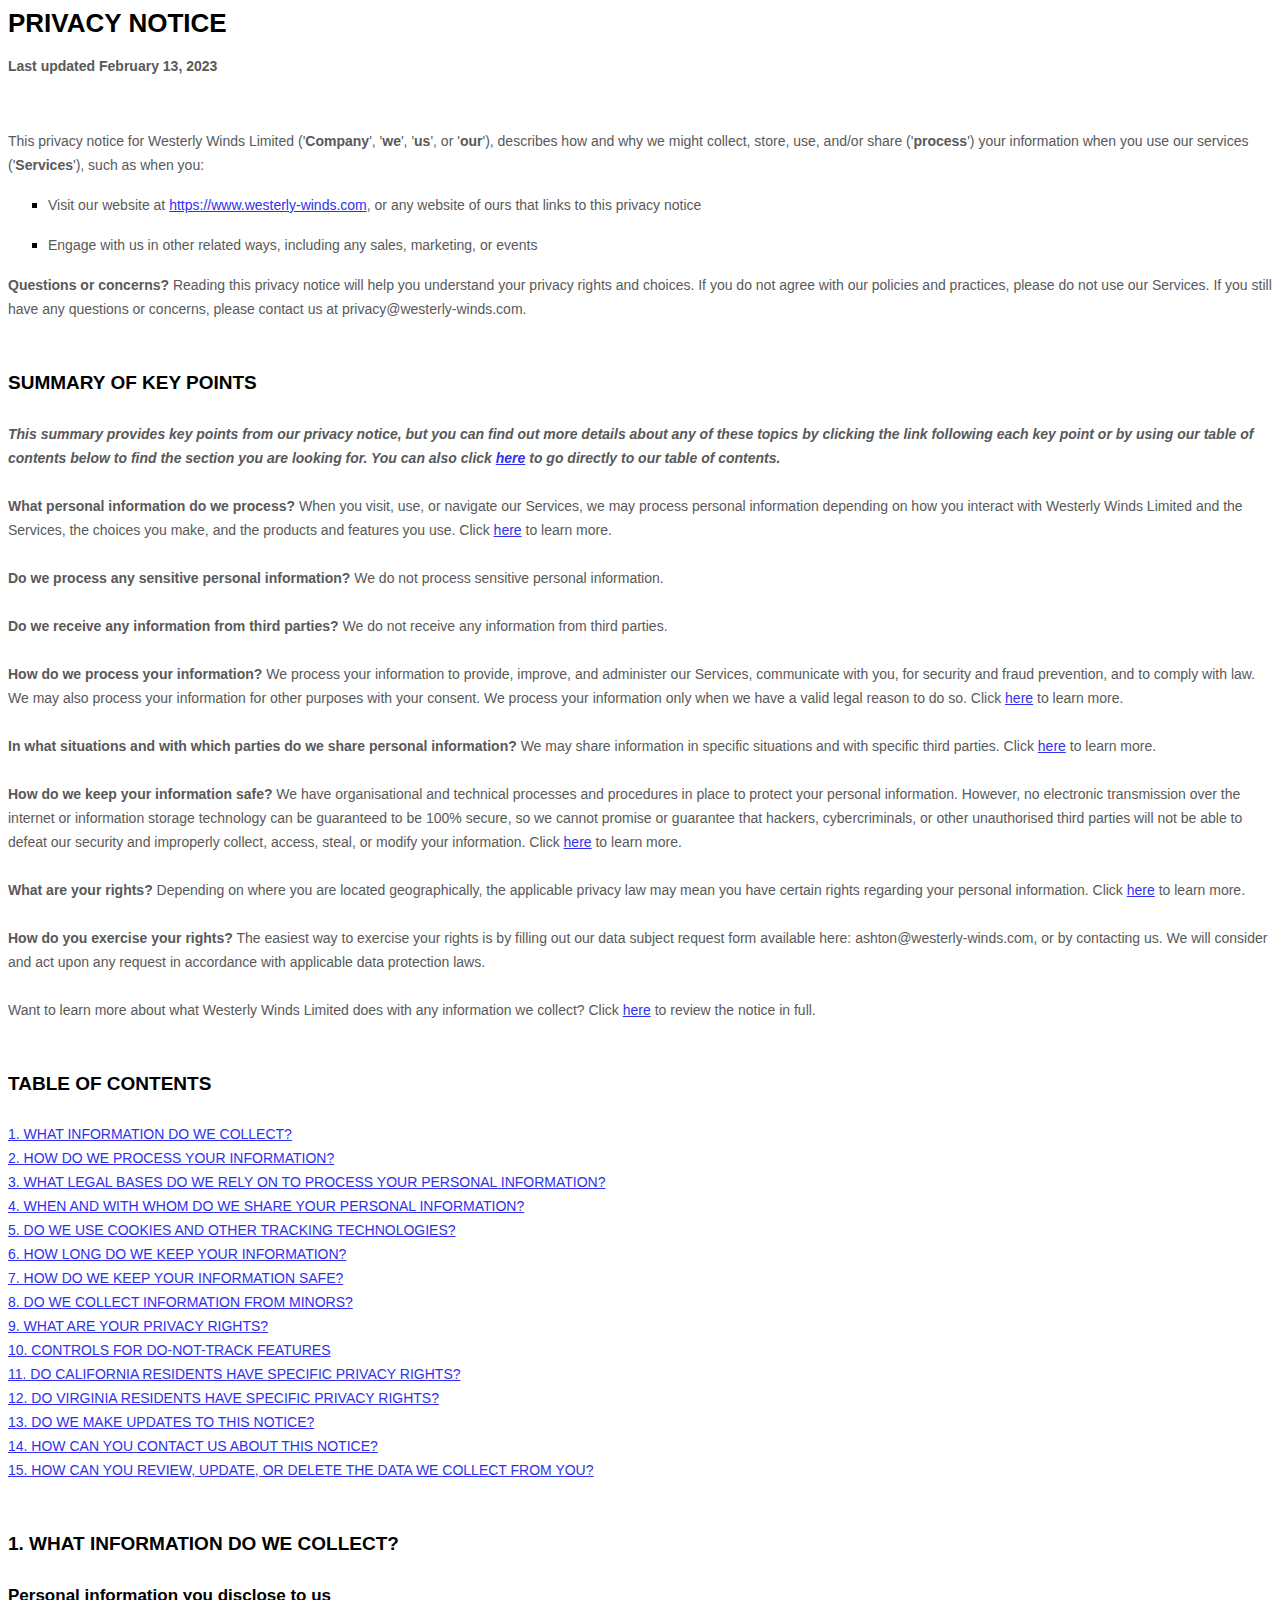
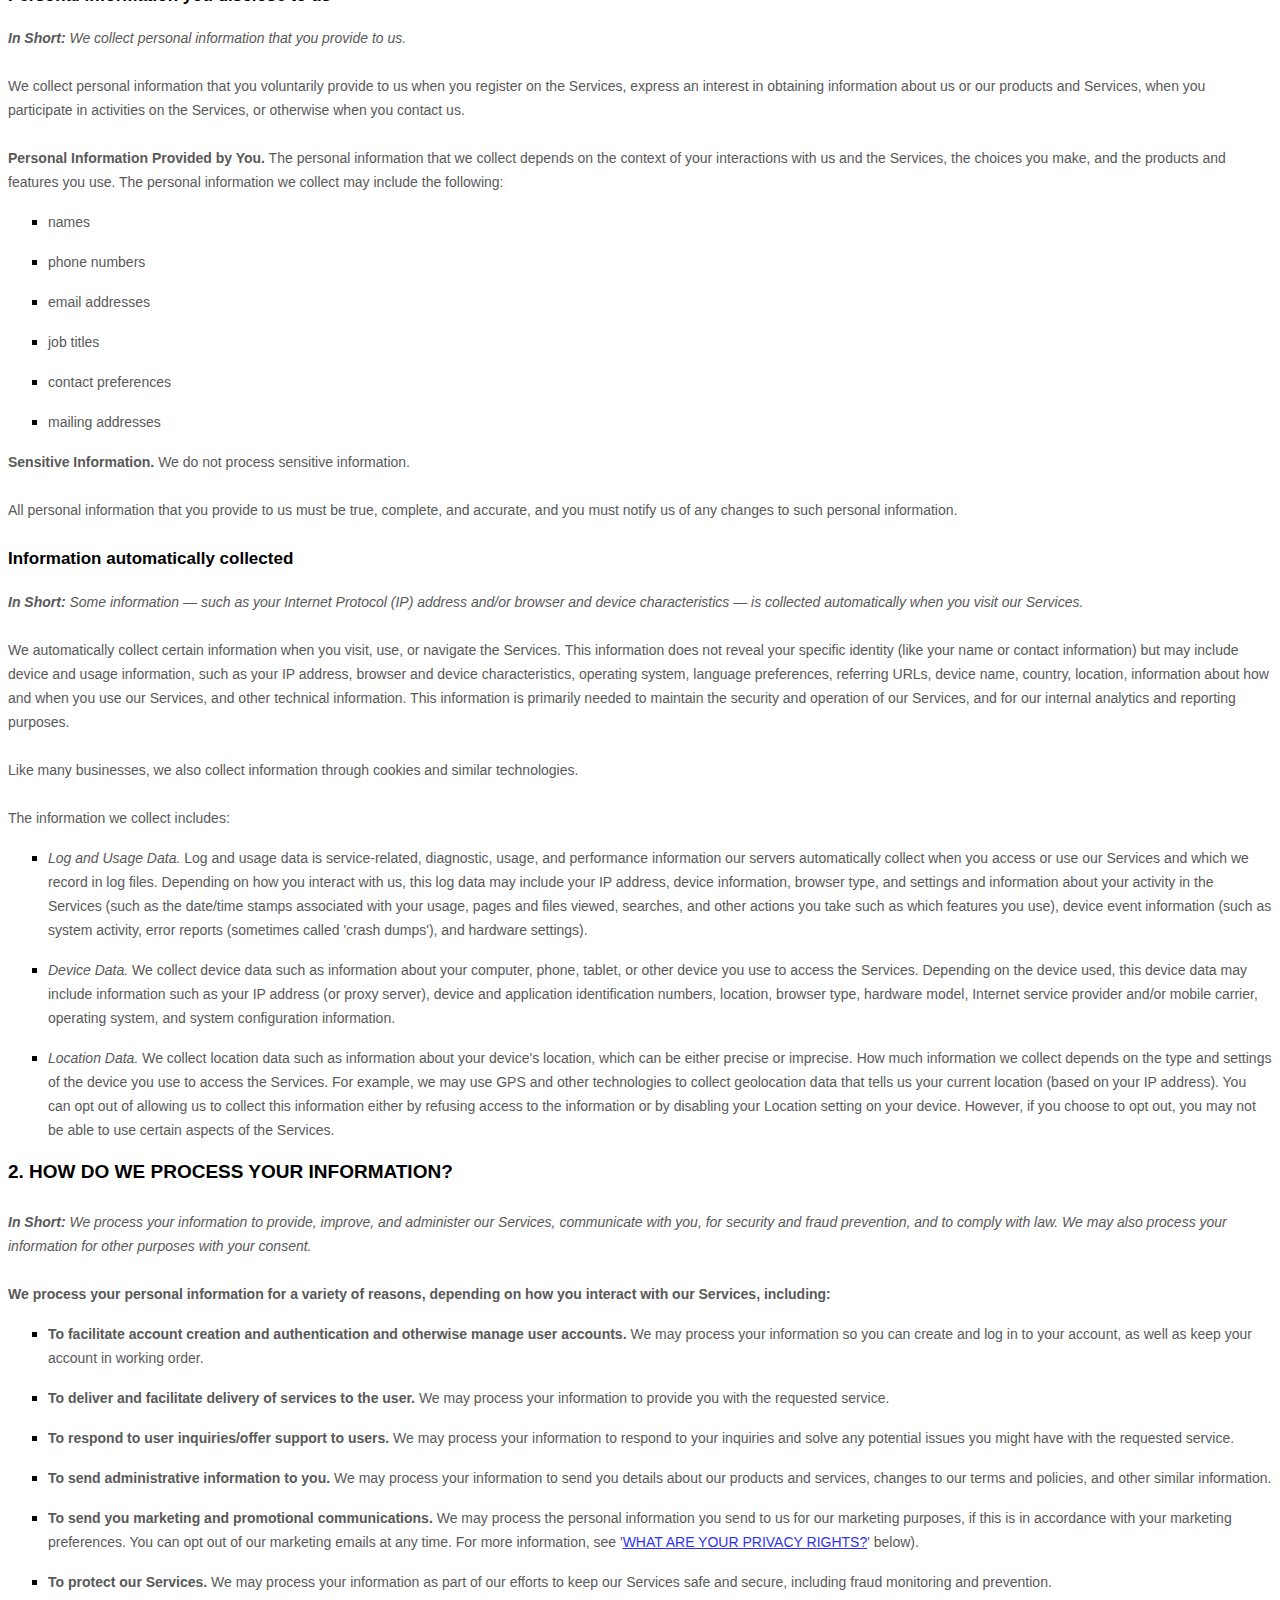
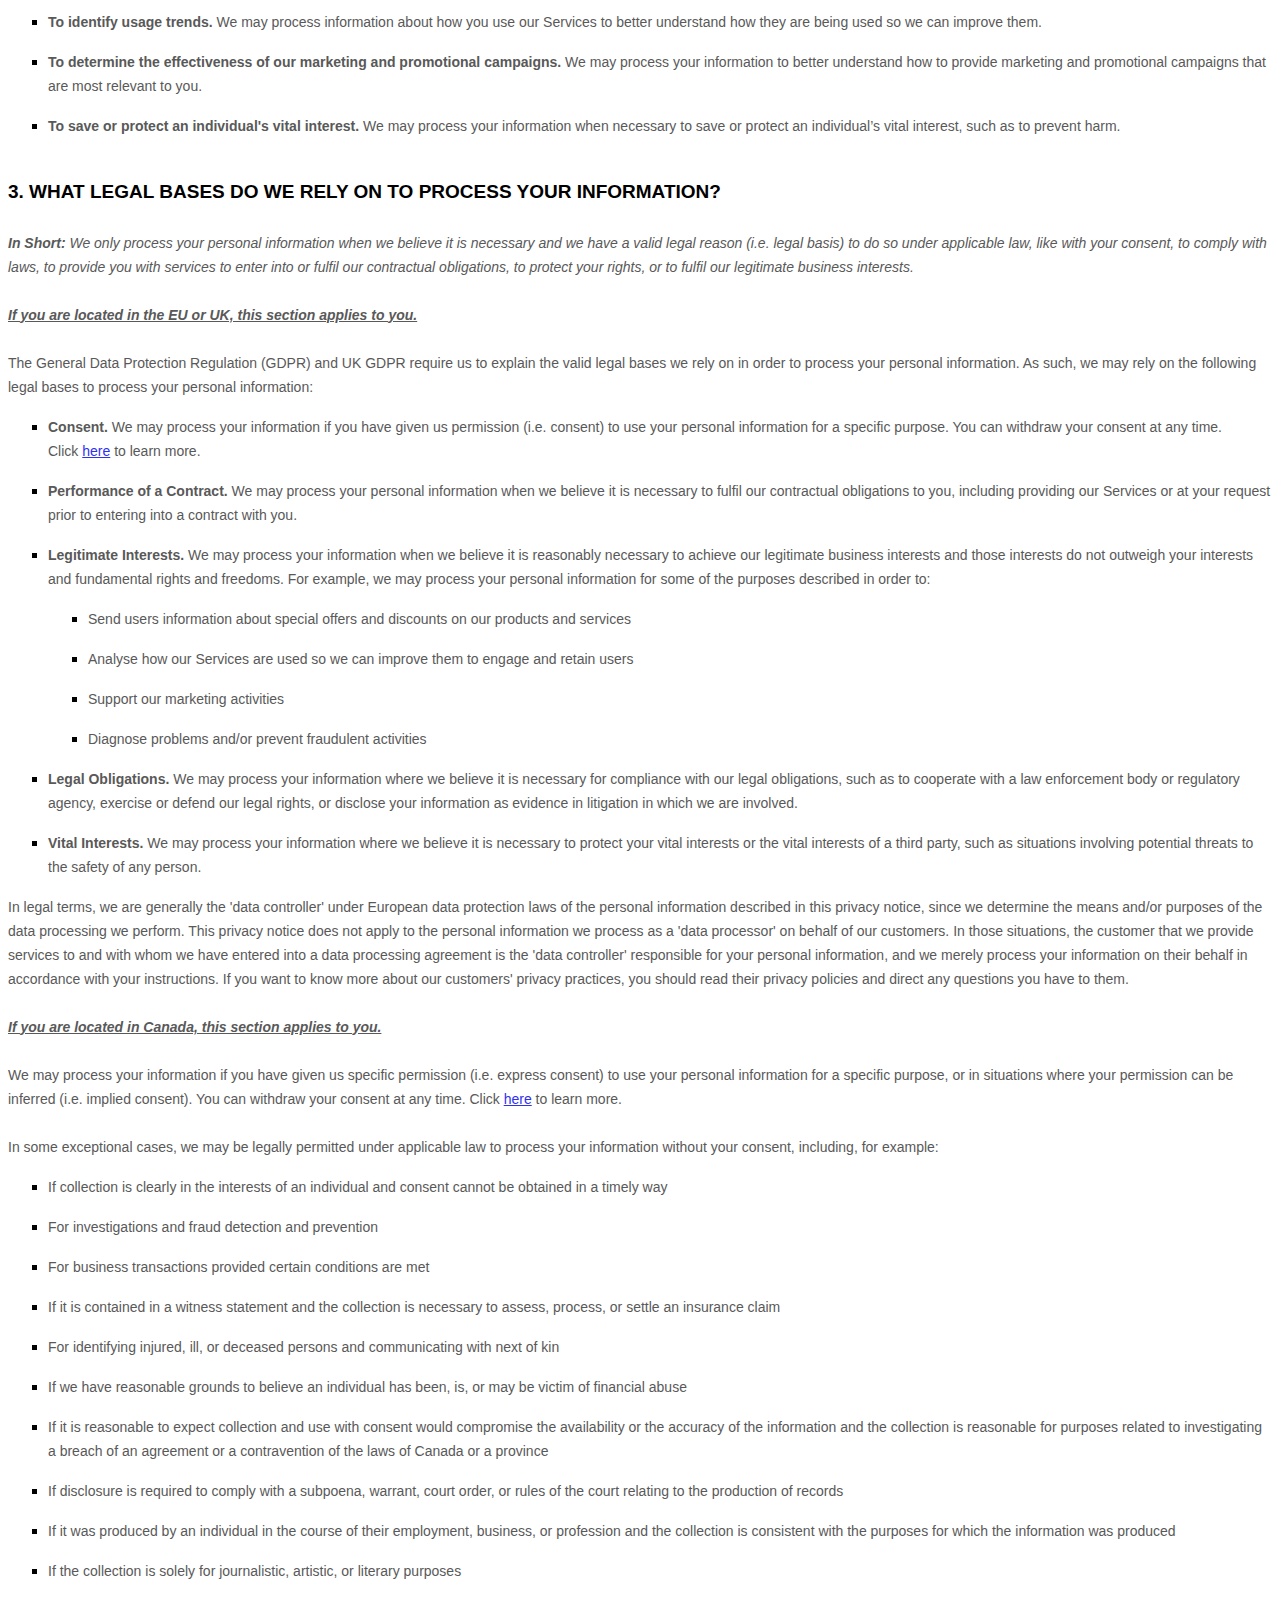
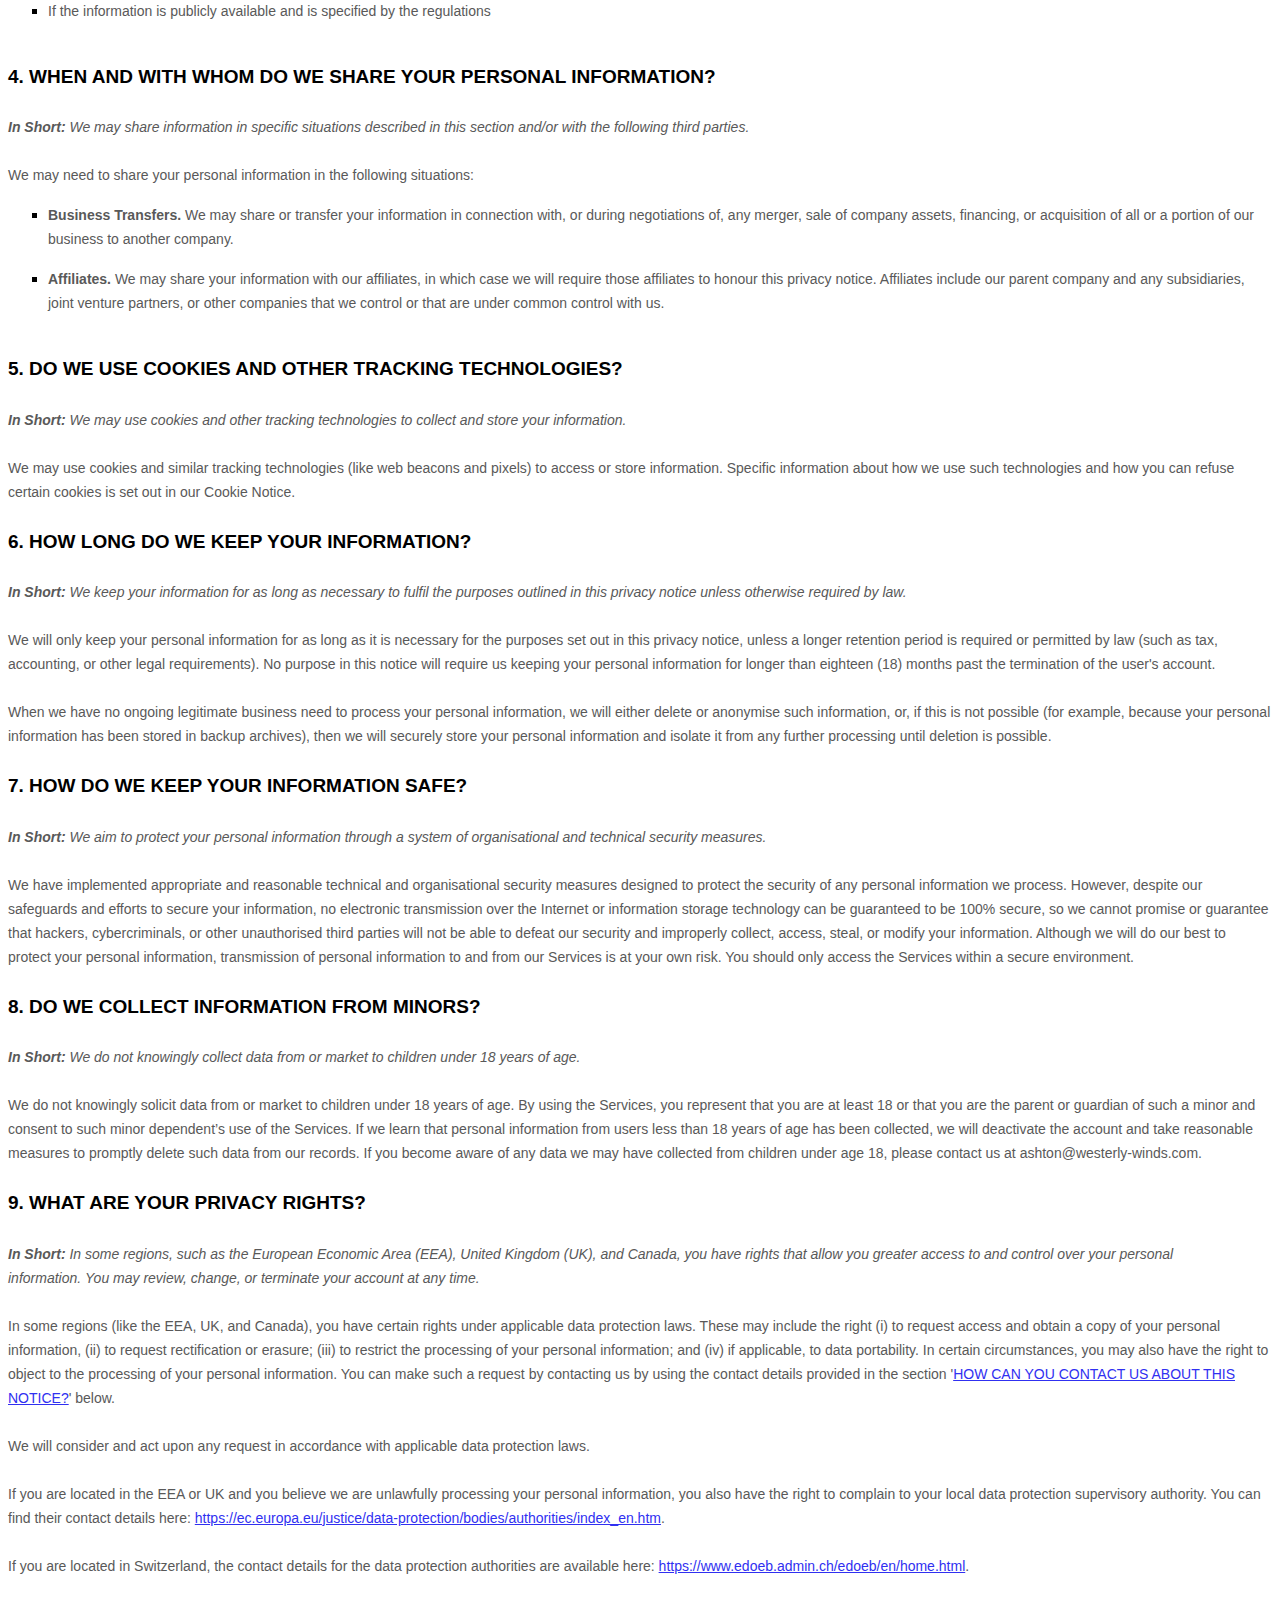
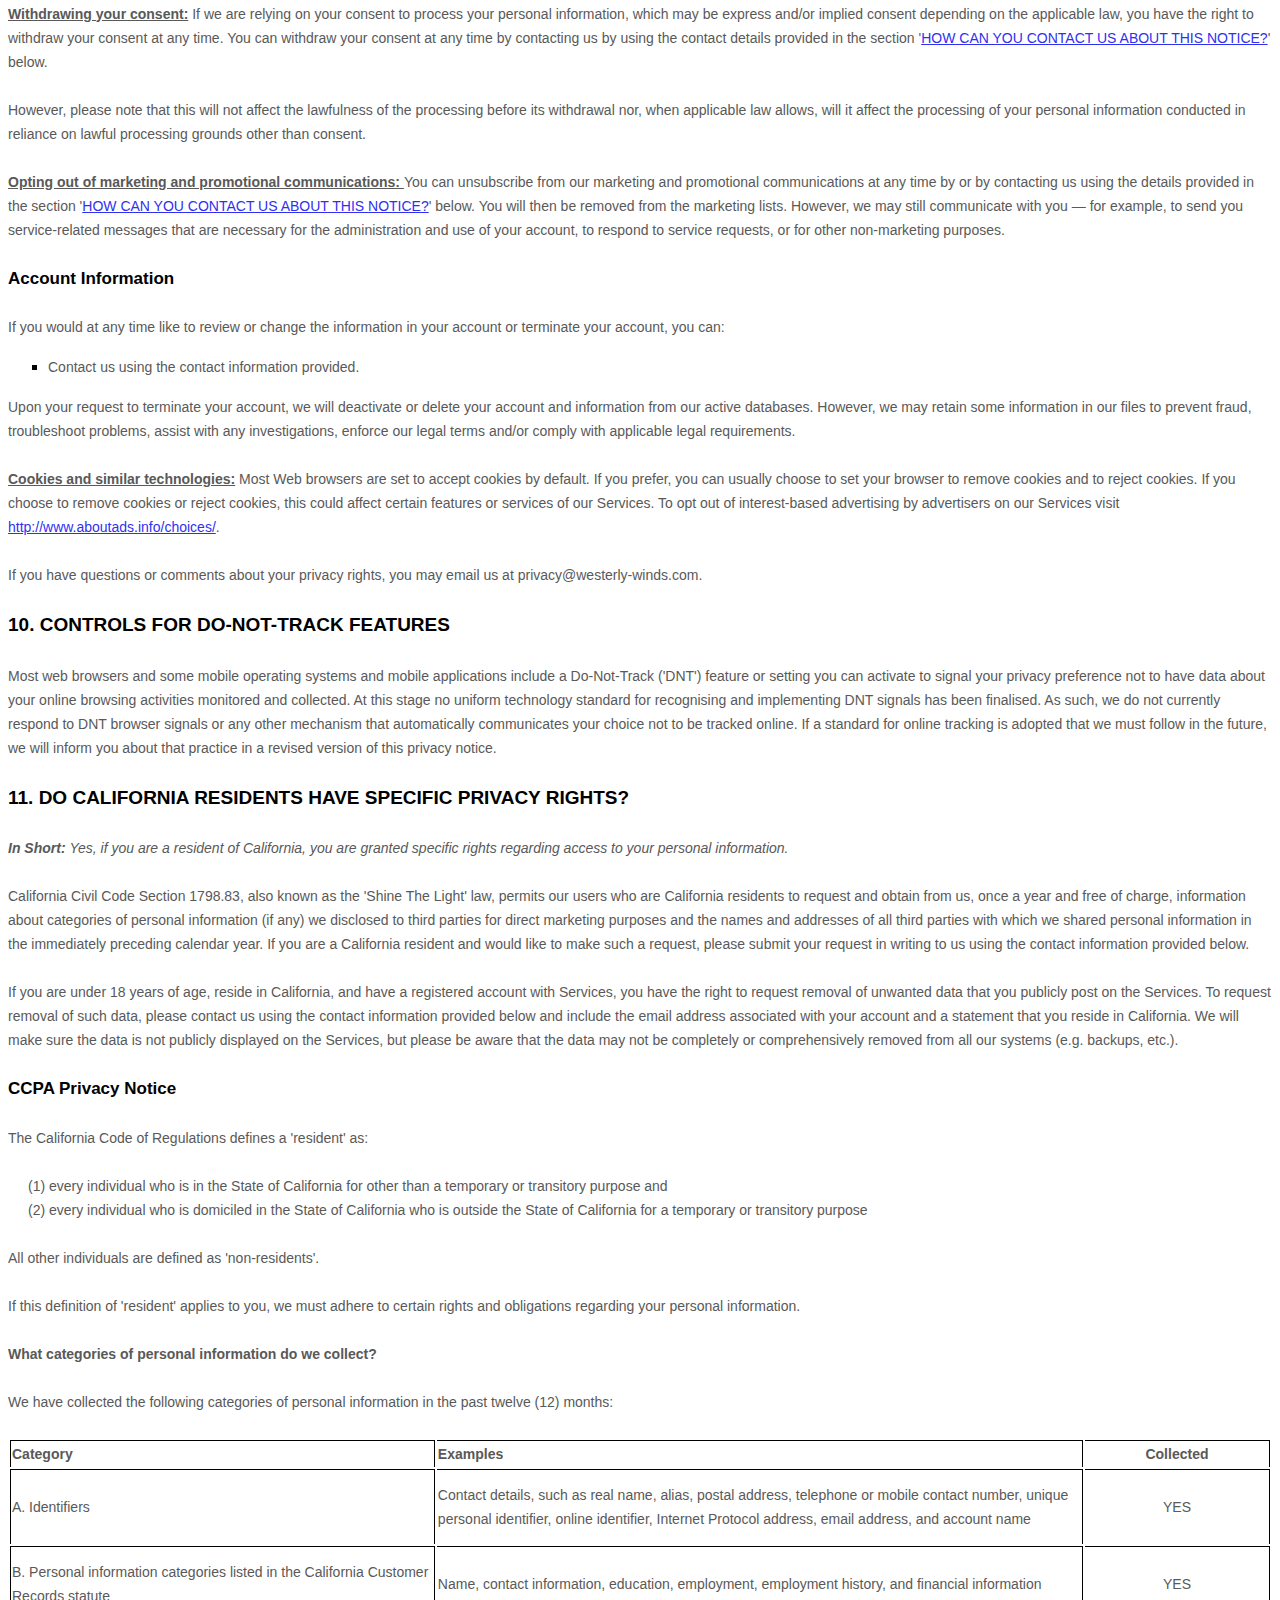
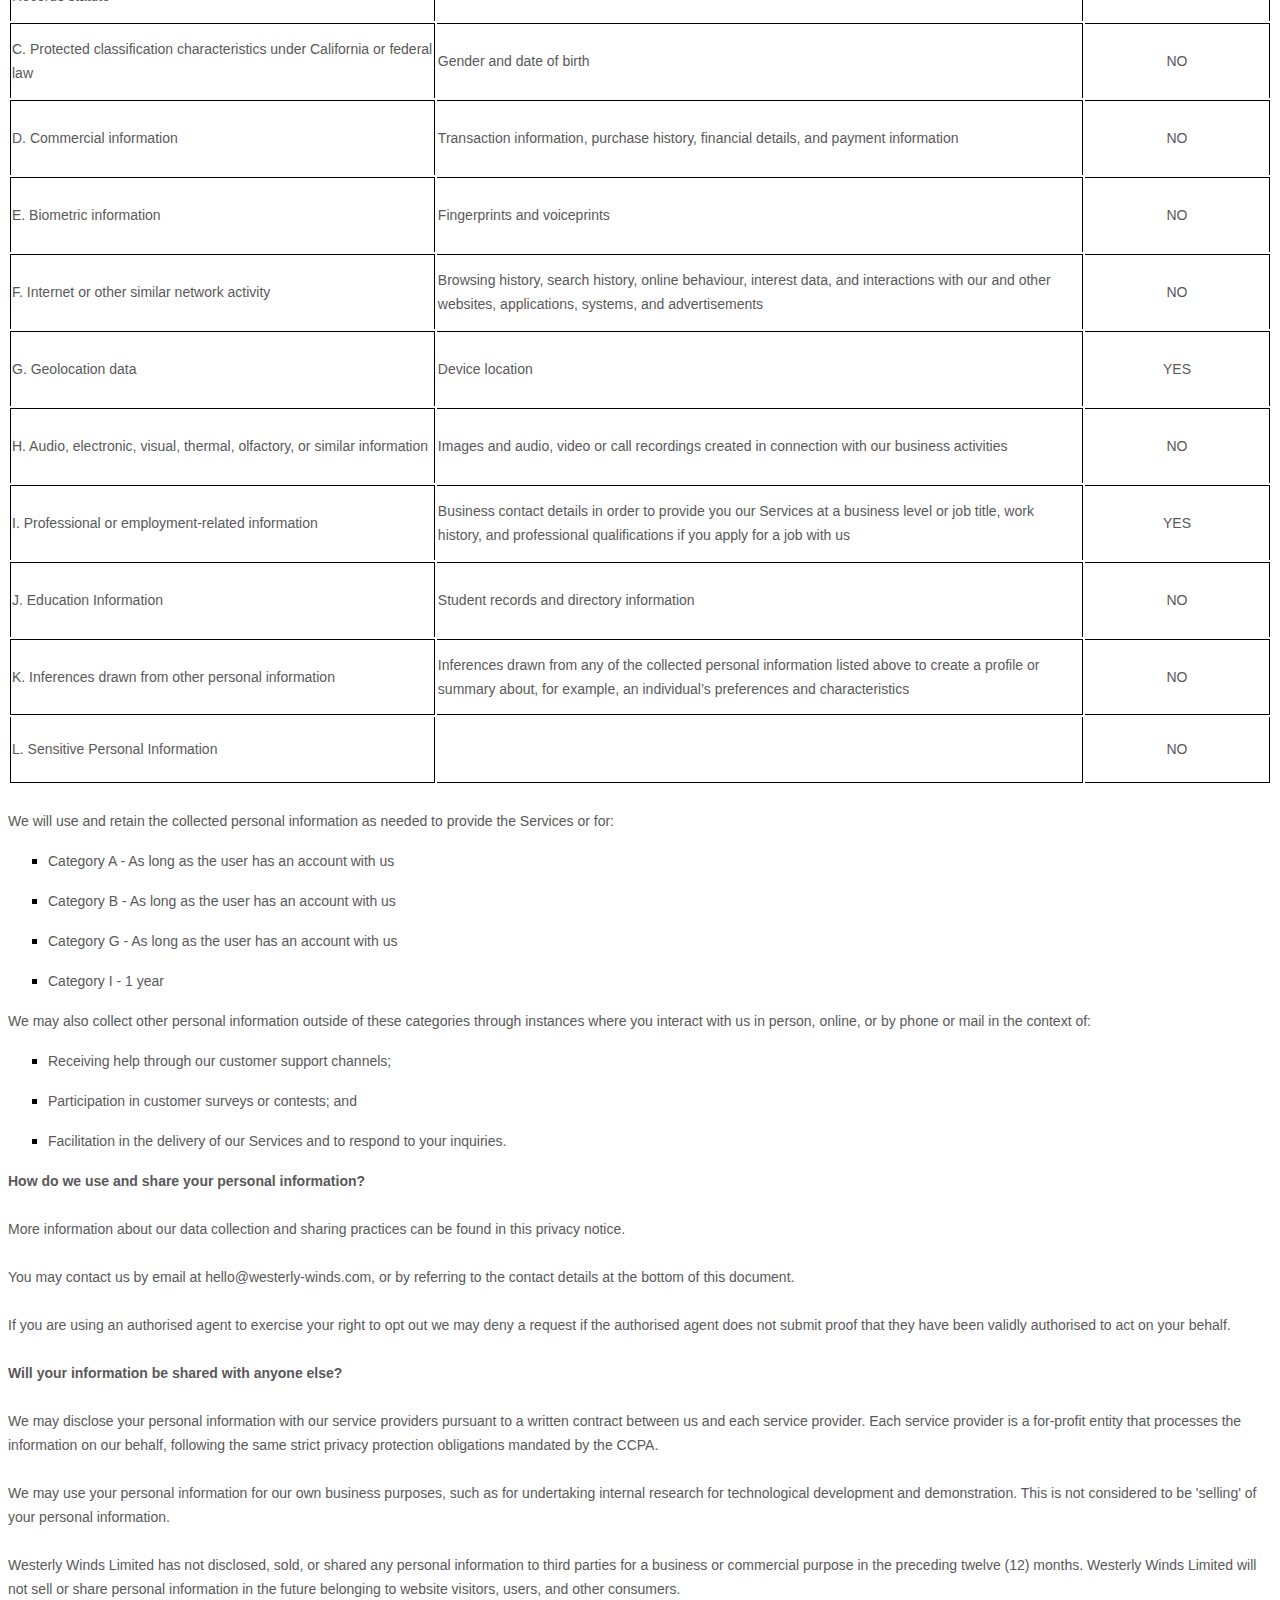
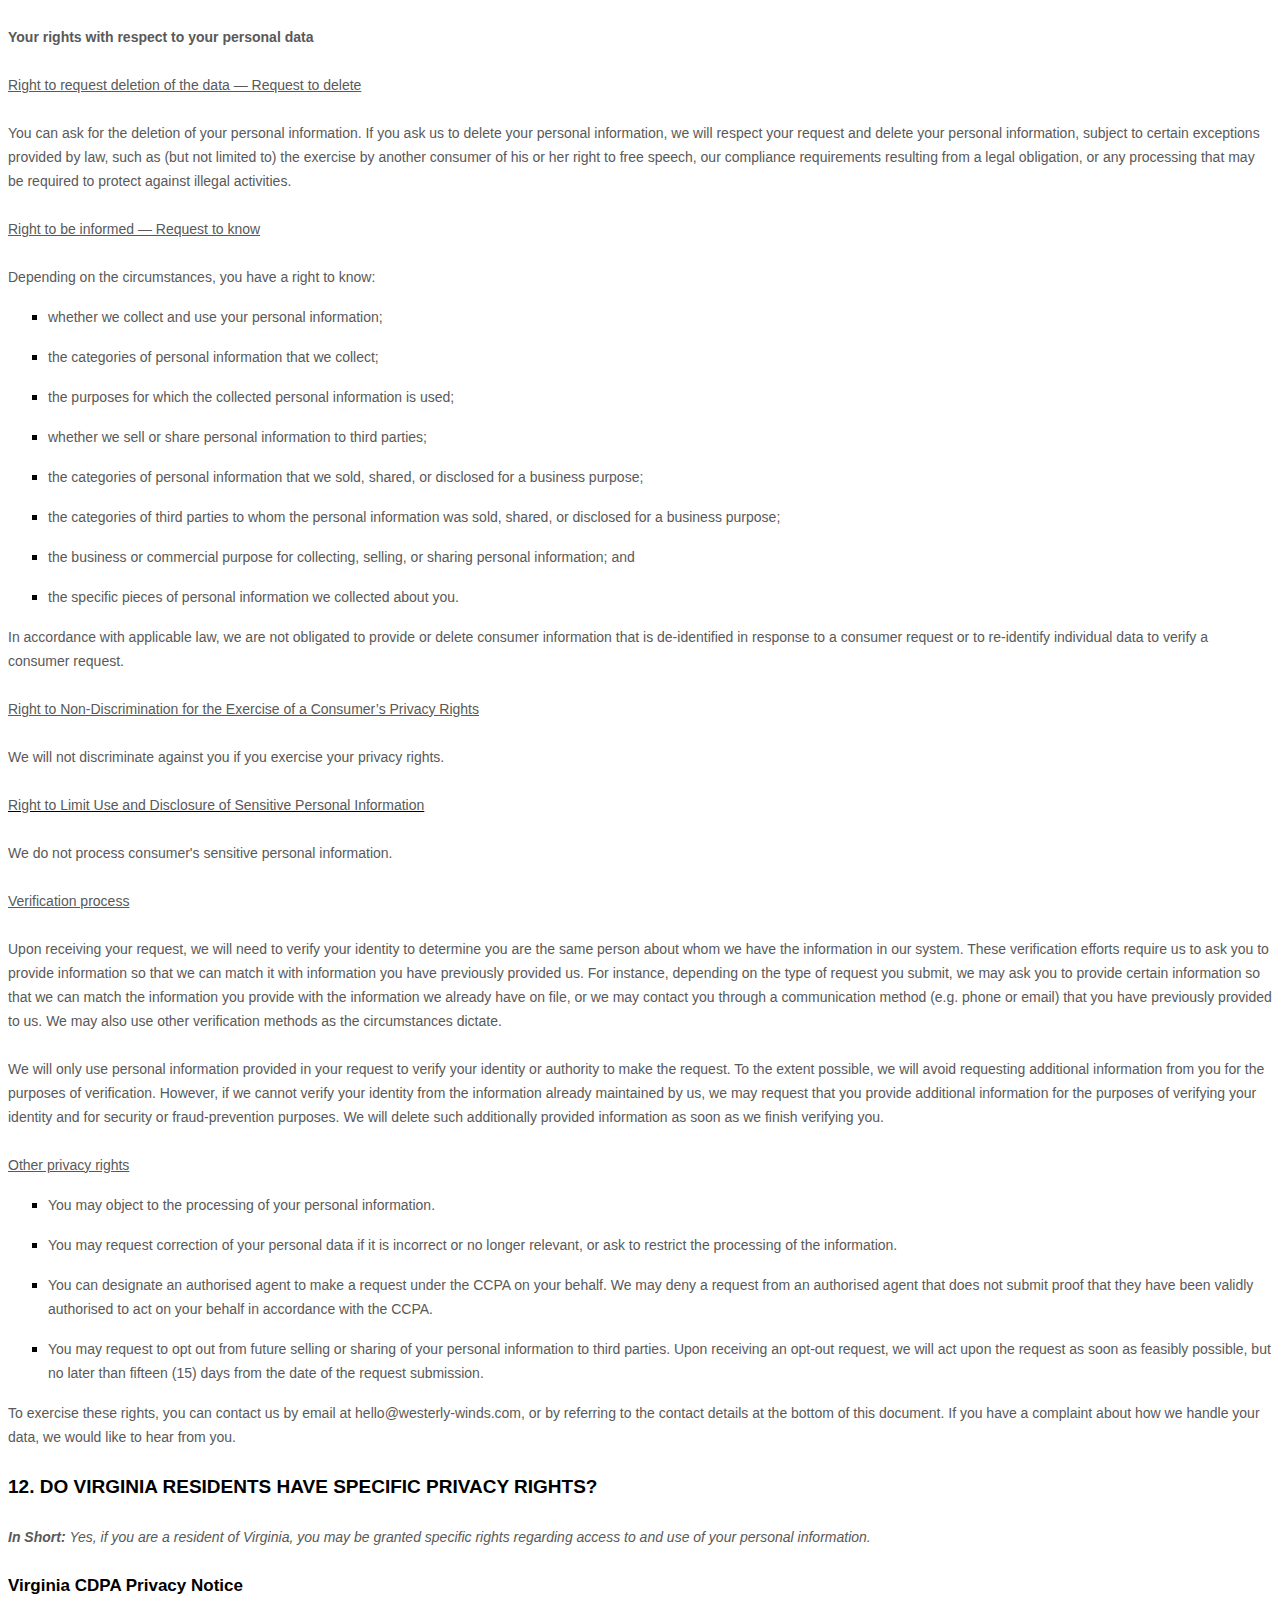
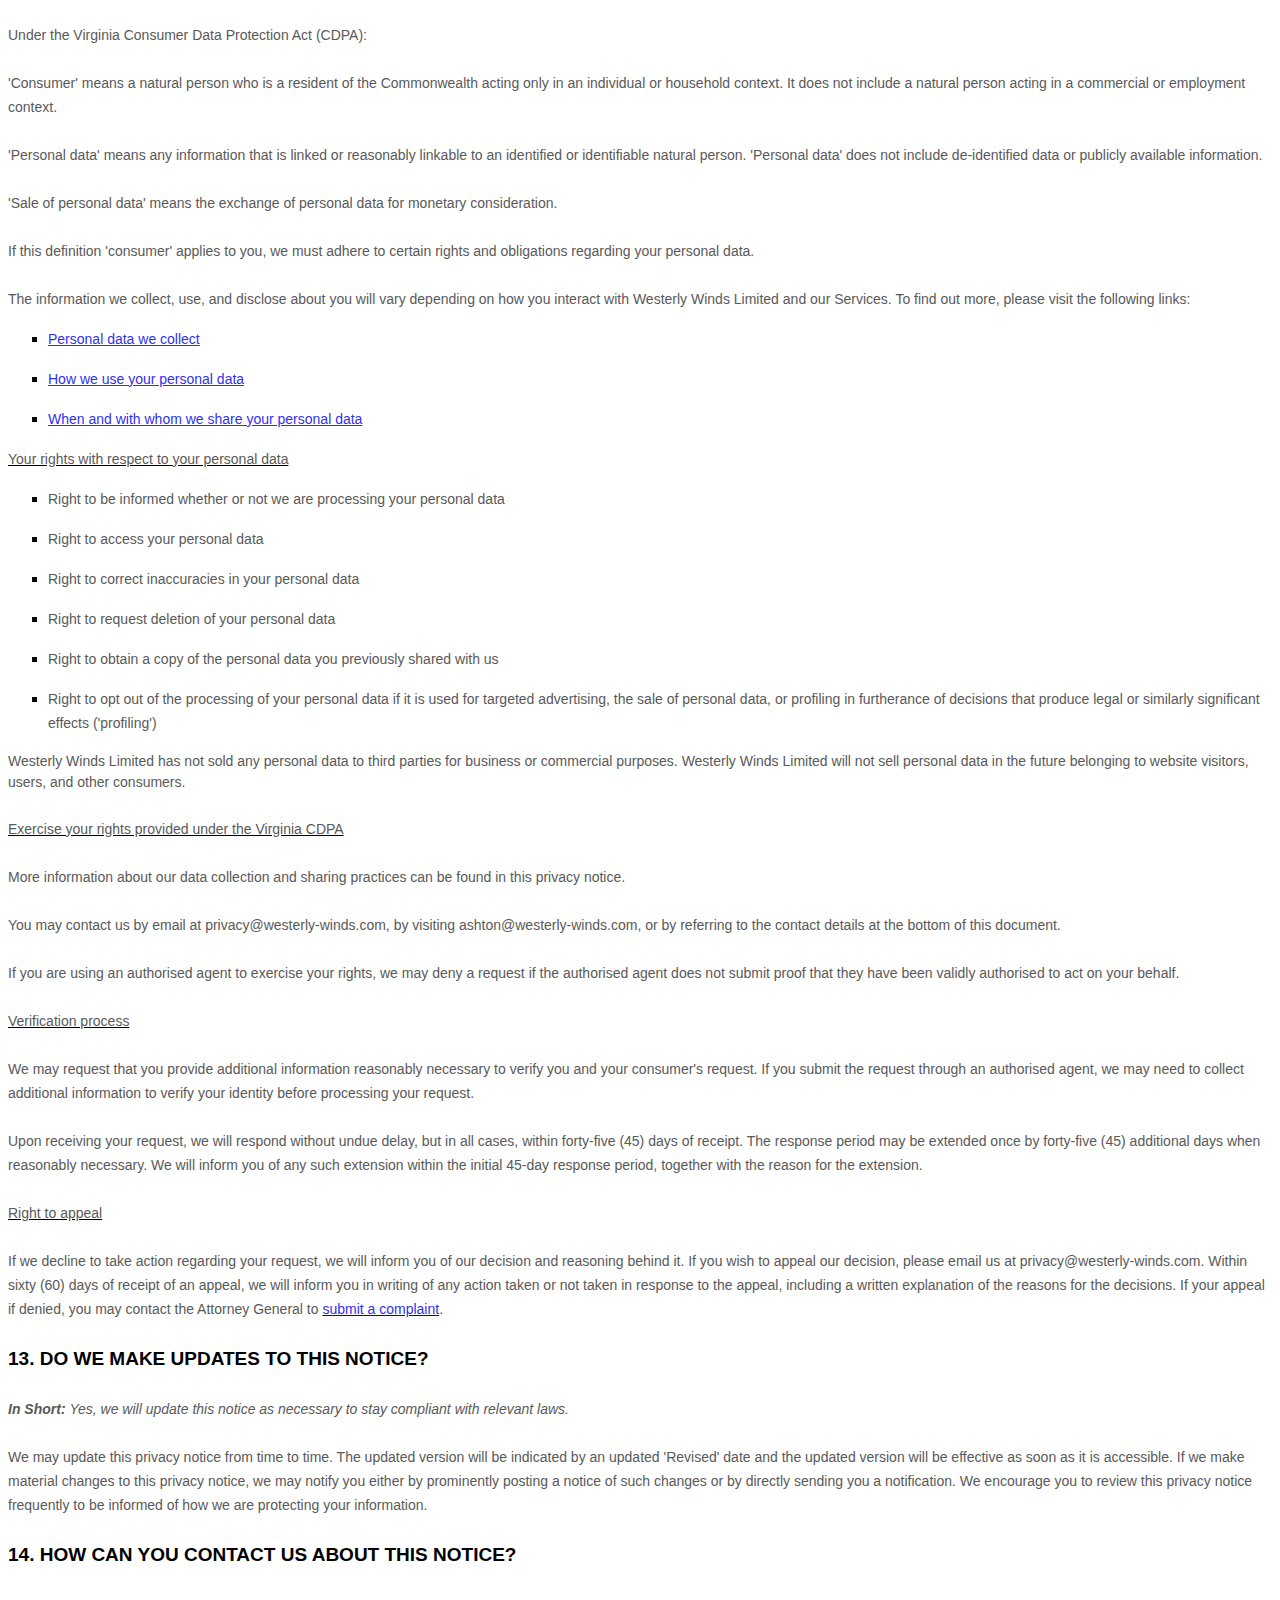
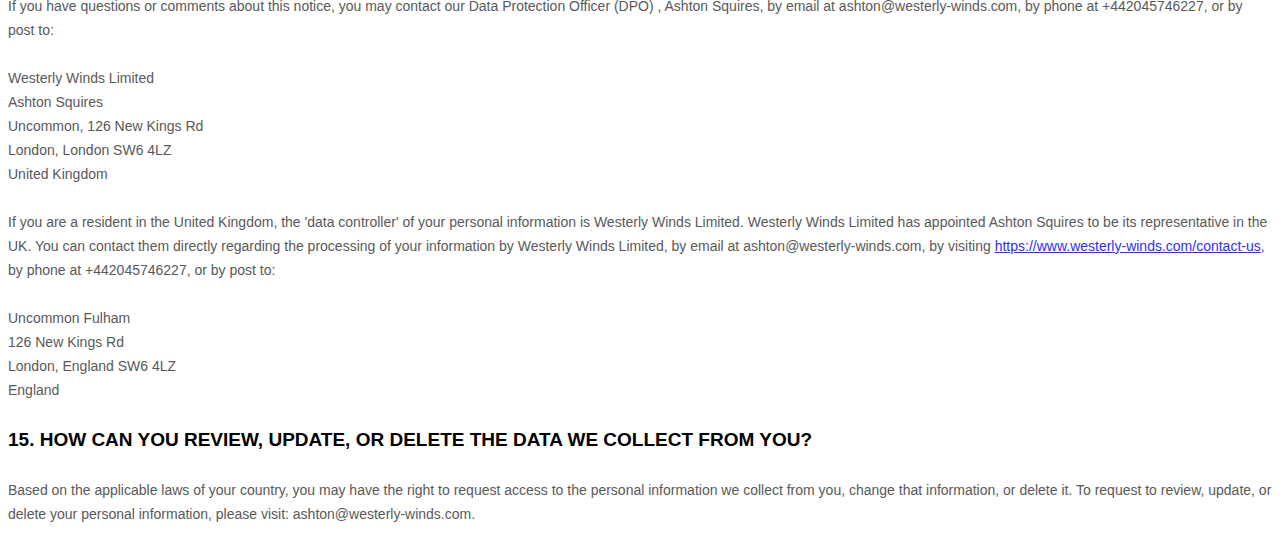
==== privacy/index.html @ 8d8b4114 "Create index.html" ====
<!DOCTYPE html>
<html>
  <head>
    <meta charset="UTF-8">
    <title>Privacy</title>
    <style>
        [data-custom-class='body'], [data-custom-class='body'] * {
                background: transparent !important;
              }
      [data-custom-class='title'], [data-custom-class='title'] * {
                font-family: Arial !important;
      font-size: 26px !important;
      color: #000000 !important;
              }
      [data-custom-class='subtitle'], [data-custom-class='subtitle'] * {
                font-family: Arial !important;
      color: #595959 !important;
      font-size: 14px !important;
              }
      [data-custom-class='heading_1'], [data-custom-class='heading_1'] * {
                font-family: Arial !important;
      font-size: 19px !important;
      color: #000000 !important;
              }
      [data-custom-class='heading_2'], [data-custom-class='heading_2'] * {
                font-family: Arial !important;
      font-size: 17px !important;
      color: #000000 !important;
              }
      [data-custom-class='body_text'], [data-custom-class='body_text'] * {
                color: #595959 !important;
      font-size: 14px !important;
      font-family: Arial !important;
              }
      [data-custom-class='link'], [data-custom-class='link'] * {
                color: #3030F1 !important;
      font-size: 14px !important;
      font-family: Arial !important;
      word-break: break-word !important;
              }
      </style>
  </head>
  <body>
    <header>
      <!-- header content goes here -->
    </header>
    <main>
        <div data-custom-class="body">
            <div><strong><span style="font-size: 26px;"><span data-custom-class="title">PRIVACY NOTICE</span></span></strong></div><div><br></div><div><span style="color: rgb(127, 127, 127);"><strong><span style="font-size: 15px;"><span data-custom-class="subtitle">Last updated <bdt class="question">February 13, 2023</bdt></span></span></strong></span></div><div><br></div><div><br></div><div><br></div><div style="line-height: 1.5;"><span style="color: rgb(127, 127, 127);"><span style="color: rgb(89, 89, 89); font-size: 15px;"><span data-custom-class="body_text">This privacy notice for <bdt class="question">Westerly Winds Limited<bdt class="block-component"></bdt></bdt> (<bdt class="block-component"></bdt>'<bdt class="block-component"></bdt><strong>Company</strong><bdt class="statement-end-if-in-editor"></bdt>', '<strong>we</strong>', '<strong>us</strong>', or '<strong>our</strong>'<bdt class="else-block"></bdt></span><span data-custom-class="body_text">), describes how and why we might collect, store, use, and/or share (<bdt class="block-component"></bdt>'<strong>process</strong>'<bdt class="else-block"></bdt>) your information when you use our services (<bdt class="block-component"></bdt>'<strong>Services</strong>'<bdt class="else-block"></bdt>), such as when you:</span></span></span><span style="font-size: 15px;"><span style="color: rgb(127, 127, 127);"><span data-custom-class="body_text"><span style="color: rgb(89, 89, 89);"><span data-custom-class="body_text"><bdt class="block-component"></bdt></span></span></span></span></span></div><ul><li style="line-height: 1.5;"><span style="font-size: 15px; color: rgb(89, 89, 89);"><span style="font-size: 15px; color: rgb(89, 89, 89);"><span data-custom-class="body_text">Visit our website<bdt class="block-component"></bdt> at <bdt class="question"><a href="https://www.westerly-winds.com" target="_blank" data-custom-class="link">https://www.westerly-winds.com</a></bdt><span style="font-size: 15px;"><span style="color: rgb(89, 89, 89);"><span data-custom-class="body_text"><span style="font-size: 15px;"><span style="color: rgb(89, 89, 89);"><bdt class="statement-end-if-in-editor">, or any website of ours that links to this privacy notice</bdt></span></span></span></span></span></span></span></span></li></ul><div><bdt class="block-component"><span style="font-size: 15px;"><span style="font-size: 15px;"><span style="color: rgb(127, 127, 127);"><span data-custom-class="body_text"><span style="color: rgb(89, 89, 89);"><span data-custom-class="body_text"><bdt class="block-component"></bdt></bdt></span></span></span></span></span></span></span></span></li></ul><div style="line-height: 1.5;"><span style="font-size: 15px;"><span style="color: rgb(127, 127, 127);"><span data-custom-class="body_text"><span style="color: rgb(89, 89, 89);"><span data-custom-class="body_text"><bdt class="block-component"></bdt></span></span></span></span></span></div><ul><li style="line-height: 1.5;"><span style="font-size: 15px; color: rgb(89, 89, 89);"><span style="font-size: 15px; color: rgb(89, 89, 89);"><span data-custom-class="body_text">Engage with us in other related ways, including any sales, marketing, or events<span style="font-size: 15px;"><span style="color: rgb(89, 89, 89);"><span data-custom-class="body_text"><span style="font-size: 15px;"><span style="color: rgb(89, 89, 89);"><bdt class="statement-end-if-in-editor"></bdt></span></span></span></span></span></span></span></span></li></ul><div style="line-height: 1.5;"><span style="font-size: 15px;"><span style="color: rgb(127, 127, 127);"><span data-custom-class="body_text"><strong>Questions or concerns? </strong>Reading this privacy notice will help you understand your privacy rights and choices. If you do not agree with our policies and practices, please do not use our Services. If you still have any questions or concerns, please contact us at <bdt class="question">privacy@westerly-winds.com</bdt>.</span></span></span></div><div style="line-height: 1.5;"><br></div><div style="line-height: 1.5;"><br></div><div style="line-height: 1.5;"><strong><span style="font-size: 15px;"><span data-custom-class="heading_1">SUMMARY OF KEY POINTS</span></span></strong></div><div style="line-height: 1.5;"><br></div><div style="line-height: 1.5;"><span style="font-size: 15px;"><span data-custom-class="body_text"><strong><em>This summary provides key points from our privacy notice, but you can find out more details about any of these topics by clicking the link following each key point or by using our table of contents below to find the section you are looking for. You can also click </em></strong></span></span><a data-custom-class="link" href="#toc"><span style="font-size: 15px;"><span data-custom-class="body_text"><strong><em>here</em></strong></span></span></a><span style="font-size: 15px;"><span data-custom-class="body_text"><strong><em> to go directly to our table of contents.</em></strong></span></span></div><div style="line-height: 1.5;"><br></div><div style="line-height: 1.5;"><span style="font-size: 15px;"><span data-custom-class="body_text"><strong>What personal information do we process?</strong> When you visit, use, or navigate our Services, we may process personal information depending on how you interact with <bdt class="block-component"></bdt><bdt class="question">Westerly Winds Limited</bdt><bdt class="statement-end-if-in-editor"></bdt> and the Services, the choices you make, and the products and features you use. Click </span></span><a data-custom-class="link" href="#personalinfo"><span style="font-size: 15px;"><span data-custom-class="body_text">here</span></span></a><span style="font-size: 15px;"><span data-custom-class="body_text"> to learn more.</span></span></div><div style="line-height: 1.5;"><br></div><div style="line-height: 1.5;"><span style="font-size: 15px;"><span data-custom-class="body_text"><strong>Do we process any sensitive personal information?</strong> <bdt class="block-component"></bdt>We do not process sensitive personal information.<bdt class="else-block"></bdt></span></span></div><div style="line-height: 1.5;"><br></div><div style="line-height: 1.5;"><span style="font-size: 15px;"><span data-custom-class="body_text"><strong>Do we receive any information from third parties?</strong> <bdt class="block-component"></bdt>We do not receive any information from third parties.<bdt class="else-block"></bdt></span></span></div><div style="line-height: 1.5;"><br></div><div style="line-height: 1.5;"><span style="font-size: 15px;"><span data-custom-class="body_text"><strong>How do we process your information?</strong> We process your information to provide, improve, and administer our Services, communicate with you, for security and fraud prevention, and to comply with law. We may also process your information for other purposes with your consent. We process your information only when we have a valid legal reason to do so. Click </span></span><a data-custom-class="link" href="#infouse"><span style="font-size: 15px;"><span data-custom-class="body_text">here</span></span></a><span style="font-size: 15px;"><span data-custom-class="body_text"> to learn more.</span></span></div><div style="line-height: 1.5;"><br></div><div style="line-height: 1.5;"><span style="font-size: 15px;"><span data-custom-class="body_text"><strong>In what situations and with which <bdt class="block-component"></bdt>parties do we share personal information?</strong> We may share information in specific situations and with specific <bdt class="block-component"></bdt>third parties. Click </span></span><a data-custom-class="link" href="#whoshare"><span style="font-size: 15px;"><span data-custom-class="body_text">here</span></span></a><span style="font-size: 15px;"><span data-custom-class="body_text"> to learn more.<bdt class="block-component"></bdt></span></span></div><div style="line-height: 1.5;"><br></div><div style="line-height: 1.5;"><span style="font-size: 15px;"><span data-custom-class="body_text"><strong>How do we keep your information safe?</strong> We have <bdt class="block-component"></bdt>organisational<bdt class="else-block"></bdt> and technical processes and procedures in place to protect your personal information. However, no electronic transmission over the internet or information storage technology can be guaranteed to be 100% secure, so we cannot promise or guarantee that hackers, cybercriminals, or other <bdt class="block-component"></bdt>unauthorised<bdt class="else-block"></bdt> third parties will not be able to defeat our security and improperly collect, access, steal, or modify your information. Click </span></span><a data-custom-class="link" href="#infosafe"><span style="font-size: 15px;"><span data-custom-class="body_text">here</span></span></a><span style="font-size: 15px;"><span data-custom-class="body_text"> to learn more.<bdt class="statement-end-if-in-editor"></bdt></span></span></div><div style="line-height: 1.5;"><br></div><div style="line-height: 1.5;"><span style="font-size: 15px;"><span data-custom-class="body_text"><strong>What are your rights?</strong> Depending on where you are located geographically, the applicable privacy law may mean you have certain rights regarding your personal information. Click </span></span><a data-custom-class="link" href="#privacyrights"><span style="font-size: 15px;"><span data-custom-class="body_text">here</span></span></a><span style="font-size: 15px;"><span data-custom-class="body_text"> to learn more.</span></span></div><div style="line-height: 1.5;"><br></div><div style="line-height: 1.5;"><span style="font-size: 15px;"><span data-custom-class="body_text"><strong>How do you exercise your rights?</strong> The easiest way to exercise your rights is by filling out our data subject request form available <bdt class="block-component"></bdt>here: <bdt class="question">ashton@westerly-winds.com</bdt><bdt class="else-block"></bdt>, or by contacting us. We will consider and act upon any request in accordance with applicable data protection laws.</span></span></div><div style="line-height: 1.5;"><br></div><div style="line-height: 1.5;"><span style="font-size: 15px;"><span data-custom-class="body_text">Want to learn more about what <bdt class="block-component"></bdt><bdt class="question">Westerly Winds Limited</bdt><bdt class="statement-end-if-in-editor"></bdt> does with any information we collect? Click </span></span><a data-custom-class="link" href="#toc"><span style="font-size: 15px;"><span data-custom-class="body_text">here</span></span></a><span style="font-size: 15px;"><span data-custom-class="body_text"> to review the notice in full.</span></span></div><div style="line-height: 1.5;"><br></div><div style="line-height: 1.5;"><br></div><div id="toc" style="line-height: 1.5;"><span style="font-size: 15px;"><span style="color: rgb(127, 127, 127);"><span style="color: rgb(0, 0, 0);"><strong><span data-custom-class="heading_1">TABLE OF CONTENTS</span></strong></span></span></span></div><div style="line-height: 1.5;"><br></div><div style="line-height: 1.5;"><span style="font-size: 15px;"><a data-custom-class="link" href="#infocollect"><span style="color: rgb(89, 89, 89);">1. WHAT INFORMATION DO WE COLLECT?</span></a></span></div><div style="line-height: 1.5;"><span style="font-size: 15px;"><a data-custom-class="link" href="#infouse"><span style="color: rgb(89, 89, 89);">2. HOW DO WE PROCESS YOUR INFORMATION?<bdt class="block-component"></bdt></span></a></span></div><div style="line-height: 1.5;"><span style="font-size: 15px;"><a data-custom-class="link" href="#legalbases"><span style="color: rgb(89, 89, 89);">3. <span style="font-size: 15px;"><span style="color: rgb(89, 89, 89);">WHAT LEGAL BASES DO WE RELY ON TO PROCESS YOUR PERSONAL INFORMATION?</span></span><bdt class="statement-end-if-in-editor"></bdt></span></a></span></div><div style="line-height: 1.5;"><span style="font-size: 15px;"><span style="color: rgb(89, 89, 89);"><a data-custom-class="link" href="#whoshare">4. WHEN AND WITH WHOM DO WE SHARE YOUR PERSONAL INFORMATION?</a></span><span data-custom-class="body_text"><bdt class="block-component"></bdt></span></a><span style="color: rgb(127, 127, 127);"><span style="color: rgb(89, 89, 89);"><span data-custom-class="body_text"><span style="color: rgb(89, 89, 89);"><bdt class="block-component"></bdt></span></span> </span> </span> </span></div><div style="line-height: 1.5;"><span style="font-size: 15px;"><a data-custom-class="link" href="#cookies"><span style="color: rgb(89, 89, 89);">5. DO WE USE COOKIES AND OTHER TRACKING TECHNOLOGIES?</span></a><span style="color: rgb(127, 127, 127);"><span style="color: rgb(89, 89, 89);"><span data-custom-class="body_text"><span style="color: rgb(89, 89, 89);"><bdt class="statement-end-if-in-editor"></bdt></span></span><span data-custom-class="body_text"><span style="color: rgb(89, 89, 89);"><span style="color: rgb(89, 89, 89);"><span style="color: rgb(89, 89, 89);"><bdt class="block-component"></bdt></span></span><bdt class="block-component"></bdt></span></span></span></span></span></div><div style="line-height: 1.5;"><span style="font-size: 15px;"><a data-custom-class="link" href="#inforetain"><span style="color: rgb(89, 89, 89);">6. HOW LONG DO WE KEEP YOUR INFORMATION?</span></a><span style="color: rgb(127, 127, 127);"><span style="color: rgb(89, 89, 89);"><span data-custom-class="body_text"><span style="color: rgb(89, 89, 89);"><span style="color: rgb(89, 89, 89);"><bdt class="block-component"></bdt></span></span></span></span></span></span></div><div style="line-height: 1.5;"><span style="font-size: 15px;"><a data-custom-class="link" href="#infosafe"><span style="color: rgb(89, 89, 89);">7. HOW DO WE KEEP YOUR INFORMATION SAFE?</span></a><span style="color: rgb(127, 127, 127);"><span style="color: rgb(89, 89, 89);"><span data-custom-class="body_text"><span style="color: rgb(89, 89, 89);"><bdt class="statement-end-if-in-editor"></bdt><bdt class="block-component"></bdt></span></span></span></span></span></div><div style="line-height: 1.5;"><span style="font-size: 15px;"><a data-custom-class="link" href="#infominors"><span style="color: rgb(89, 89, 89);">8. DO WE COLLECT INFORMATION FROM MINORS?</span></a><span style="color: rgb(127, 127, 127);"><span style="color: rgb(89, 89, 89);"><span data-custom-class="body_text"><span style="color: rgb(89, 89, 89);"><bdt class="statement-end-if-in-editor"></bdt></span></span></span></span></span></div><div style="line-height: 1.5;"><span style="font-size: 15px;"><span style="color: rgb(89, 89, 89);"><a data-custom-class="link" href="#privacyrights">9. WHAT ARE YOUR PRIVACY RIGHTS?</a></span></span></div><div style="line-height: 1.5;"><span style="font-size: 15px;"><a data-custom-class="link" href="#DNT"><span style="color: rgb(89, 89, 89);">10. CONTROLS FOR DO-NOT-TRACK FEATURES</span></a></span></div><div style="line-height: 1.5;"><span style="font-size: 15px;"><a data-custom-class="link" href="#caresidents"><span style="color: rgb(89, 89, 89);">11. DO CALIFORNIA RESIDENTS HAVE SPECIFIC PRIVACY RIGHTS?</span></a></span><bdt class="block-component"><span style="font-size: 15px;"><span data-custom-class="body_text"></span></span></bdt></div><div style="line-height: 1.5;"><a data-custom-class="link" href="#virginia"><span style="font-size: 15px;">12. DO VIRGINIA RESIDENTS HAVE SPECIFIC PRIVACY RIGHTS?</span></a><span style="font-size: 15px;"><bdt class="statement-end-if-in-editor"><span data-custom-class="body_text"></span></bdt></span></div><div style="line-height: 1.5;"><span style="font-size: 15px;"><a data-custom-class="link" href="#policyupdates"><span style="color: rgb(89, 89, 89);">13. DO WE MAKE UPDATES TO THIS NOTICE?</span></a></span></div><div style="line-height: 1.5;"><a data-custom-class="link" href="#contact"><span style="color: rgb(89, 89, 89); font-size: 15px;">14. HOW CAN YOU CONTACT US ABOUT THIS NOTICE?</span></a></div><div style="line-height: 1.5;"><a data-custom-class="link" href="#request"><span style="color: rgb(89, 89, 89);">15. HOW CAN YOU REVIEW, UPDATE, OR DELETE THE DATA WE COLLECT FROM YOU?</span></a></div><div style="line-height: 1.5;"><br></div><div style="line-height: 1.5;"><br></div><div id="infocollect" style="line-height: 1.5;"><span style="color: rgb(127, 127, 127);"><span style="color: rgb(89, 89, 89); font-size: 15px;"><span style="font-size: 15px; color: rgb(89, 89, 89);"><span style="font-size: 15px; color: rgb(89, 89, 89);"><span id="control" style="color: rgb(0, 0, 0);"><strong><span data-custom-class="heading_1">1. WHAT INFORMATION DO WE COLLECT?</span></strong></span></span></span></span></span></div><div style="line-height: 1.5;"><br></div><div id="personalinfo" style="line-height: 1.5;"><span data-custom-class="heading_2" style="color: rgb(0, 0, 0);"><span style="font-size: 15px;"><strong>Personal information you disclose to us</strong></span></span></div><div><div><br></div><div style="line-height: 1.5;"><span style="color: rgb(127, 127, 127);"><span style="color: rgb(89, 89, 89); font-size: 15px;"><span data-custom-class="body_text"><span style="font-size: 15px; color: rgb(89, 89, 89);"><span style="font-size: 15px; color: rgb(89, 89, 89);"><span data-custom-class="body_text"><strong><em>In Short:</em></strong></span></span></span></span><span data-custom-class="body_text"><span style="font-size: 15px; color: rgb(89, 89, 89);"><span style="font-size: 15px; color: rgb(89, 89, 89);"><span data-custom-class="body_text"><strong><em> </em></strong><em>We collect personal information that you provide to us.</em></span></span></span></span></span></span></div></div><div style="line-height: 1.5;"><br></div><div style="line-height: 1.5;"><span style="font-size: 15px; color: rgb(89, 89, 89);"><span style="font-size: 15px; color: rgb(89, 89, 89);"><span data-custom-class="body_text">We collect personal information that you voluntarily provide to us when you <span style="font-size: 15px;"><bdt class="block-component"></bdt></span>register on the Services, </span><span style="font-size: 15px;"><span data-custom-class="body_text"><span style="font-size: 15px;"><bdt class="statement-end-if-in-editor"></bdt></span></span><span data-custom-class="body_text">express an interest in obtaining information about us or our products and Services, when you participate in activities on the Services, or otherwise when you contact us.</span></span></span></span></div><div style="line-height: 1.5;"><br></div><div style="line-height: 1.5;"><span style="font-size: 15px; color: rgb(89, 89, 89);"><span style="font-size: 15px; color: rgb(89, 89, 89);"><span data-custom-class="body_text"><span style="font-size: 15px;"><bdt class="block-component"></bdt></span></span></span></span></div><div style="line-height: 1.5;"><span style="font-size: 15px; color: rgb(89, 89, 89);"><span style="font-size: 15px; color: rgb(89, 89, 89);"><span data-custom-class="body_text"><strong>Personal Information Provided by You.</strong> The personal information that we collect depends on the context of your interactions with us and the Services, the choices you make, and the products and features you use. The personal information we collect may include the following:<span style="font-size: 15px;"><span data-custom-class="body_text"><bdt class="forloop-component"></bdt></span></span></span></span></span></div><ul><li style="line-height: 1.5;"><span style="font-size: 15px; color: rgb(89, 89, 89);"><span style="font-size: 15px; color: rgb(89, 89, 89);"><span data-custom-class="body_text"><span style="font-size: 15px;"><span data-custom-class="body_text"><bdt class="question">names</bdt></span></span></span></span></span></li></ul><div style="line-height: 1.5;"><span style="font-size: 15px; color: rgb(89, 89, 89);"><span style="font-size: 15px; color: rgb(89, 89, 89);"><span data-custom-class="body_text"><span style="font-size: 15px;"><span data-custom-class="body_text"><bdt class="forloop-component"></bdt></span></span></span></span></span></div><ul><li style="line-height: 1.5;"><span style="font-size: 15px; color: rgb(89, 89, 89);"><span style="font-size: 15px; color: rgb(89, 89, 89);"><span data-custom-class="body_text"><span style="font-size: 15px;"><span data-custom-class="body_text"><bdt class="question">phone numbers</bdt></span></span></span></span></span></li></ul><div style="line-height: 1.5;"><span style="font-size: 15px; color: rgb(89, 89, 89);"><span style="font-size: 15px; color: rgb(89, 89, 89);"><span data-custom-class="body_text"><span style="font-size: 15px;"><span data-custom-class="body_text"><bdt class="forloop-component"></bdt></span></span></span></span></span></div><ul><li style="line-height: 1.5;"><span style="font-size: 15px; color: rgb(89, 89, 89);"><span style="font-size: 15px; color: rgb(89, 89, 89);"><span data-custom-class="body_text"><span style="font-size: 15px;"><span data-custom-class="body_text"><bdt class="question">email addresses</bdt></span></span></span></span></span></li></ul><div style="line-height: 1.5;"><span style="font-size: 15px; color: rgb(89, 89, 89);"><span style="font-size: 15px; color: rgb(89, 89, 89);"><span data-custom-class="body_text"><span style="font-size: 15px;"><span data-custom-class="body_text"><bdt class="forloop-component"></bdt></span></span></span></span></span></div><ul><li style="line-height: 1.5;"><span style="font-size: 15px; color: rgb(89, 89, 89);"><span style="font-size: 15px; color: rgb(89, 89, 89);"><span data-custom-class="body_text"><span style="font-size: 15px;"><span data-custom-class="body_text"><bdt class="question">job titles</bdt></span></span></span></span></span></li></ul><div style="line-height: 1.5;"><span style="font-size: 15px; color: rgb(89, 89, 89);"><span style="font-size: 15px; color: rgb(89, 89, 89);"><span data-custom-class="body_text"><span style="font-size: 15px;"><span data-custom-class="body_text"><bdt class="forloop-component"></bdt></span></span></span></span></span></div><ul><li style="line-height: 1.5;"><span style="font-size: 15px; color: rgb(89, 89, 89);"><span style="font-size: 15px; color: rgb(89, 89, 89);"><span data-custom-class="body_text"><span style="font-size: 15px;"><span data-custom-class="body_text"><bdt class="question">contact preferences</bdt></span></span></span></span></span></li></ul><div style="line-height: 1.5;"><span style="font-size: 15px; color: rgb(89, 89, 89);"><span style="font-size: 15px; color: rgb(89, 89, 89);"><span data-custom-class="body_text"><span style="font-size: 15px;"><span data-custom-class="body_text"><bdt class="forloop-component"></bdt></span></span></span></span></span></div><ul><li style="line-height: 1.5;"><span style="font-size: 15px; color: rgb(89, 89, 89);"><span style="font-size: 15px; color: rgb(89, 89, 89);"><span data-custom-class="body_text"><span style="font-size: 15px;"><span data-custom-class="body_text"><bdt class="question">mailing addresses</bdt></span></span></span></span></span></li></ul><div style="line-height: 1.5;"><span style="font-size: 15px; color: rgb(89, 89, 89);"><span style="font-size: 15px; color: rgb(89, 89, 89);"><span data-custom-class="body_text"><span style="font-size: 15px;"><span data-custom-class="body_text"><bdt class="forloop-component"></bdt></span><span data-custom-class="body_text"><bdt class="statement-end-if-in-editor"></bdt></span></span></span></span></span></div><div id="sensitiveinfo" style="line-height: 1.5;"><span style="font-size: 15px;"><span data-custom-class="body_text"><strong>Sensitive Information.</strong> <bdt class="block-component"></bdt>We do not process sensitive information.</span></span></div><div style="line-height: 1.5;"><br></div><div style="line-height: 1.5;"><span style="font-size: 15px;"><span data-custom-class="body_text"><bdt class="else-block"></bdt></span></span><span style="font-size: 15px; color: rgb(89, 89, 89);"><span style="font-size: 15px; color: rgb(89, 89, 89);"><span data-custom-class="body_text"><span style="font-size: 15px;"><span data-custom-class="body_text"><bdt class="block-component"><bdt class="block-component"></bdt></bdt></span></span></span></span><bdt class="block-component"></span></span></bdt></div><div style="line-height: 1.5;"><span style="font-size: 15px; color: rgb(89, 89, 89);"><span style="font-size: 15px; color: rgb(89, 89, 89);"><span data-custom-class="body_text">All personal information that you provide to us must be true, complete, and accurate, and you must notify us of any changes to such personal information.</span></span></span></div><div style="line-height: 1.5;"><br></div><div style="line-height: 1.5;"><span style="font-size: 15px; color: rgb(89, 89, 89);"><span style="font-size: 15px; color: rgb(89, 89, 89);"><span data-custom-class="body_text"><bdt class="block-component"></bdt></span></span></span></div><div style="line-height: 1.5;"><span data-custom-class="heading_2" style="color: rgb(0, 0, 0);"><span style="font-size: 15px;"><strong>Information automatically collected</strong></span></span></div><div><div><br></div><div style="line-height: 1.5;"><span style="color: rgb(127, 127, 127);"><span style="color: rgb(89, 89, 89); font-size: 15px;"><span data-custom-class="body_text"><span style="font-size: 15px; color: rgb(89, 89, 89);"><span style="font-size: 15px; color: rgb(89, 89, 89);"><span data-custom-class="body_text"><strong><em>In Short:</em></strong></span></span></span></span><span data-custom-class="body_text"><span style="font-size: 15px; color: rgb(89, 89, 89);"><span style="font-size: 15px; color: rgb(89, 89, 89);"><span data-custom-class="body_text"><strong><em> </em></strong><em>Some information — such as your Internet Protocol (IP) address and/or browser and device characteristics — is collected automatically when you visit our Services.</em></span></span></span></span></span></span></div></div><div style="line-height: 1.5;"><br></div><div style="line-height: 1.5;"><span style="font-size: 15px; color: rgb(89, 89, 89);"><span style="font-size: 15px; color: rgb(89, 89, 89);"><span data-custom-class="body_text">We automatically collect certain information when you visit, use, or navigate the Services. This information does not reveal your specific identity (like your name or contact information) but may include device and usage information, such as your IP address, browser and device characteristics, operating system, language preferences, referring URLs, device name, country, location, information about how and when you use our Services, and other technical information. This information is primarily needed to maintain the security and operation of our Services, and for our internal analytics and reporting purposes.</span></span></span></div><div style="line-height: 1.5;"><br></div><div style="line-height: 1.5;"><span style="font-size: 15px; color: rgb(89, 89, 89);"><span style="font-size: 15px; color: rgb(89, 89, 89);"><span data-custom-class="body_text"><bdt class="block-component"></bdt></span></span></span></div><div style="line-height: 1.5;"><span style="font-size: 15px; color: rgb(89, 89, 89);"><span style="font-size: 15px; color: rgb(89, 89, 89);"><span data-custom-class="body_text">Like many businesses, we also collect information through cookies and similar technologies. <bdt class="block-component"></bdt><bdt class="block-component"></bdt></span></span></span></div><div style="line-height: 1.5;"><br></div><div style="line-height: 1.5;"><span style="font-size: 15px; color: rgb(89, 89, 89);"><span style="font-size: 15px; color: rgb(89, 89, 89);"><span data-custom-class="body_text"><bdt class="statement-end-if-in-editor"><span data-custom-class="body_text"></span></bdt></span><span data-custom-class="body_text"><bdt class="block-component"></bdt></span></span></span></div><div style="line-height: 1.5;"><span style="font-size: 15px; color: rgb(89, 89, 89);"><span style="font-size: 15px; color: rgb(89, 89, 89);"><span data-custom-class="body_text">The information we collect includes:<bdt class="block-component"></bdt></span></span></span></div><ul><li style="line-height: 1.5;"><span style="font-size: 15px; color: rgb(89, 89, 89);"><span style="font-size: 15px; color: rgb(89, 89, 89);"><span data-custom-class="body_text"><em>Log and Usage Data.</em> Log and usage data is service-related, diagnostic, usage, and performance information our servers automatically collect when you access or use our Services and which we record in log files. Depending on how you interact with us, this log data may include your IP address, device information, browser type, and settings and information about your activity in the Services<span style="font-size: 15px;"> </span>(such as the date/time stamps associated with your usage, pages and files viewed, searches, and other actions you take such as which features you use), device event information (such as system activity, error reports (sometimes called <bdt class="block-component"></bdt>'crash dumps'<bdt class="else-block"></bdt>), and hardware settings).<span style="font-size: 15px;"><span style="color: rgb(89, 89, 89);"><span data-custom-class="body_text"><span style="font-size: 15px;"><span style="color: rgb(89, 89, 89);"><bdt class="statement-end-if-in-editor"></bdt></span></span></span></span></span></span></span></span></li></ul><div style="line-height: 1.5;"><bdt class="block-component"><span style="font-size: 15px;"><span data-custom-class="body_text"></span></span></bdt></div><ul><li style="line-height: 1.5;"><span style="font-size: 15px; color: rgb(89, 89, 89);"><span style="font-size: 15px; color: rgb(89, 89, 89);"><span data-custom-class="body_text"><em>Device Data.</em> We collect device data such as information about your computer, phone, tablet, or other device you use to access the Services. Depending on the device used, this device data may include information such as your IP address (or proxy server), device and application identification numbers, location, browser type, hardware model, Internet service provider and/or mobile carrier, operating system, and system configuration information.<span style="font-size: 15px;"><span style="color: rgb(89, 89, 89);"><span data-custom-class="body_text"><span style="font-size: 15px;"><span style="color: rgb(89, 89, 89);"><bdt class="statement-end-if-in-editor"></bdt></span></span></span></span></span></span></span></span></li></ul><div style="line-height: 1.5;"><bdt class="block-component"><span style="font-size: 15px;"><span data-custom-class="body_text"></span></span></bdt></div><ul><li style="line-height: 1.5;"><span style="font-size: 15px; color: rgb(89, 89, 89);"><span style="font-size: 15px; color: rgb(89, 89, 89);"><span data-custom-class="body_text"><em>Location Data.</em> We collect location data such as information about your device's location, which can be either precise or imprecise. How much information we collect depends on the type and settings of the device you use to access the Services. For example, we may use GPS and other technologies to collect geolocation data that tells us your current location (based on your IP address). You can opt out of allowing us to collect this information either by refusing access to the information or by disabling your Location setting on your device. However, if you choose to opt out, you may not be able to use certain aspects of the Services.<span style="font-size: 15px;"><span style="color: rgb(89, 89, 89);"><span data-custom-class="body_text"><span style="font-size: 15px;"><span style="color: rgb(89, 89, 89);"><bdt class="statement-end-if-in-editor"></bdt></span></span></span></span></span></span></span></span></li></ul><div><bdt class="block-component"><span style="font-size: 15px;"></bdt></bdt><bdt class="statement-end-if-in-editor"></bdt></bdt></span><span data-custom-class="body_text"><span style="color: rgb(89, 89, 89); font-size: 15px;"><span data-custom-class="body_text"><span style="color: rgb(89, 89, 89); font-size: 15px;"><span data-custom-class="body_text"><bdt class="statement-end-if-in-editor"><bdt class="block-component"></bdt></bdt></span></span></span></span></bdt></span></span></span></span></span></span></span></span><span style="font-size: 15px;"><span data-custom-class="body_text"><bdt class="block-component"></bdt></span></span></div><div id="infouse" style="line-height: 1.5;"><span style="color: rgb(127, 127, 127);"><span style="color: rgb(89, 89, 89); font-size: 15px;"><span style="font-size: 15px; color: rgb(89, 89, 89);"><span style="font-size: 15px; color: rgb(89, 89, 89);"><span id="control" style="color: rgb(0, 0, 0);"><strong><span data-custom-class="heading_1">2. HOW DO WE PROCESS YOUR INFORMATION?</span></strong></span></span></span></span></span></div><div><div style="line-height: 1.5;"><br></div><div style="line-height: 1.5;"><span style="color: rgb(127, 127, 127);"><span style="color: rgb(89, 89, 89); font-size: 15px;"><span data-custom-class="body_text"><span style="font-size: 15px; color: rgb(89, 89, 89);"><span style="font-size: 15px; color: rgb(89, 89, 89);"><span data-custom-class="body_text"><strong><em>In Short: </em></strong><em>We process your information to provide, improve, and administer our Services, communicate with you, for security and fraud prevention, and to comply with law. We may also process your information for other purposes with your consent.</em></span></span></span></span></span></span></div></div><div style="line-height: 1.5;"><br></div><div style="line-height: 1.5;"><span style="font-size: 15px; color: rgb(89, 89, 89);"><span style="font-size: 15px; color: rgb(89, 89, 89);"><span data-custom-class="body_text"><strong>We process your personal information for a variety of reasons, depending on how you interact with our Services, including:</strong><bdt class="block-component"></bdt></span></span></span></div><ul><li style="line-height: 1.5;"><span style="font-size: 15px; color: rgb(89, 89, 89);"><span style="font-size: 15px; color: rgb(89, 89, 89);"><span data-custom-class="body_text"><strong>To facilitate account creation and authentication and otherwise manage user accounts. </strong>We may process your information so you can create and log in to your account, as well as keep your account in working order.<span style="font-size: 15px; color: rgb(89, 89, 89);"><span style="font-size: 15px; color: rgb(89, 89, 89);"><span data-custom-class="body_text"><span style="font-size: 15px;"><span style="color: rgb(89, 89, 89);"><span data-custom-class="body_text"><span style="font-size: 15px;"><span style="color: rgb(89, 89, 89);"><span data-custom-class="body_text"><bdt class="statement-end-if-in-editor"></bdt></span></span></span></span></span></span></span></span></span></span></span></span></li></ul><div style="line-height: 1.5;"><span style="font-size: 15px; color: rgb(89, 89, 89);"><span style="font-size: 15px; color: rgb(89, 89, 89);"><span data-custom-class="body_text"><bdt class="block-component"></bdt></span></span></span></span></span></span></span></span></span></span></span></span></span></span></span></li></ul><div style="line-height: 1.5;"><span style="font-size: 15px; color: rgb(89, 89, 89);"><span style="font-size: 15px; color: rgb(89, 89, 89);"><span data-custom-class="body_text"><bdt class="block-component"></bdt></span></span></span></div><ul><li style="line-height: 1.5;"><span style="font-size: 15px; color: rgb(89, 89, 89);"><span style="font-size: 15px; color: rgb(89, 89, 89);"><span data-custom-class="body_text"><strong>To deliver and facilitate delivery of services to the user. </strong>We may process your information to provide you with the requested service.<span style="font-size: 15px;"><span style="color: rgb(89, 89, 89);"><span data-custom-class="body_text"><span style="font-size: 15px; color: rgb(89, 89, 89);"><span style="font-size: 15px; color: rgb(89, 89, 89);"><span data-custom-class="body_text"><span style="font-size: 15px; color: rgb(89, 89, 89);"><span style="font-size: 15px; color: rgb(89, 89, 89);"><span data-custom-class="body_text"><span style="font-size: 15px; color: rgb(89, 89, 89);"><span style="font-size: 15px; color: rgb(89, 89, 89);"><span data-custom-class="body_text"><span style="font-size: 15px;"><span style="color: rgb(89, 89, 89);"><span data-custom-class="body_text"><span style="font-size: 15px;"><span style="color: rgb(89, 89, 89);"><span data-custom-class="body_text"><bdt class="statement-end-if-in-editor"></bdt></span></span></span></span></span></span></span></span></span></span></span></span></span></span></span></span></span></span></span></span></span></li></ul><div style="line-height: 1.5;"><span style="font-size: 15px; color: rgb(89, 89, 89);"><span style="font-size: 15px; color: rgb(89, 89, 89);"><span data-custom-class="body_text"><bdt class="block-component"></bdt></span></span></span></span></span></span></span></span></span></span></span></span></li></ul><div style="line-height: 1.5;"><span style="font-size: 15px; color: rgb(89, 89, 89);"><span style="font-size: 15px; color: rgb(89, 89, 89);"><span data-custom-class="body_text"><bdt class="block-component"></bdt></span></span></span></div><ul><li style="line-height: 1.5;"><span style="font-size: 15px; color: rgb(89, 89, 89);"><span style="font-size: 15px; color: rgb(89, 89, 89);"><span data-custom-class="body_text"><strong>To respond to user inquiries/offer support to users. </strong>We may process your information to respond to your inquiries and solve any potential issues you might have with the requested service.<bdt class="statement-end-if-in-editor"></bdt></span></span></span></li></ul><div style="line-height: 1.5;"><bdt class="block-component"><span style="font-size: 15px;"></bdt></span></span></span></span></span></span></li></ul><div style="line-height: 1.5;"><bdt class="block-component"><span style="font-size: 15px;"></span></bdt></div><ul><li style="line-height: 1.5;"><span style="font-size: 15px; color: rgb(89, 89, 89);"><span style="font-size: 15px; color: rgb(89, 89, 89);"><span data-custom-class="body_text"><strong>To send administrative information to you. </strong>We may process your information to send you details about our products and services, changes to our terms and policies, and other similar information.<span style="font-size: 15px; color: rgb(89, 89, 89);"><span style="font-size: 15px; color: rgb(89, 89, 89);"><span data-custom-class="body_text"><span style="font-size: 15px; color: rgb(89, 89, 89);"><span style="font-size: 15px; color: rgb(89, 89, 89);"><span data-custom-class="body_text"><bdt class="statement-end-if-in-editor"></bdt></span></span></span></span></span></span></span></span></span></li></ul><div style="line-height: 1.5;"><bdt class="block-component"><span style="font-size: 15px;"></bdt></span></span></span></span></span></span></span></span></span></span></span></span></li></ul><div style="line-height: 1.5;"><bdt class="block-component"><span style="font-size: 15px;"><span data-custom-class="body_text"></span></span></bdt></li></ul><p style="font-size: 15px; line-height: 1.5;"><bdt class="block-component"><span style="font-size: 15px;"></bdt></span></span></span></span></span></span></span></span></span></span></span></li></ul><p style="font-size: 15px; line-height: 1.5;"><bdt class="block-component"><span style="font-size: 15px;"></bdt></span></span></span></span></span></span></span></span></span></span></span></li></ul><p style="font-size: 15px; line-height: 1.5;"><bdt class="block-component"></bdt></span></span></span></span></span></span></span></span></span></span></span></li></ul><p style="font-size: 15px; line-height: 1.5;"><bdt class="block-component"></bdt></span></span></span></span></span></span></span></span></span></span></span></li></ul><div style="line-height: 1.5;"><bdt class="block-component"><span style="font-size: 15px;"></bdt></span></span></span></span></span></span></span></span></span></span></span></span></li></ul><div style="line-height: 1.5;"><bdt class="block-component"><span style="font-size: 15px;"></span></bdt></div><ul><li style="line-height: 1.5;"><span style="font-size: 15px; color: rgb(89, 89, 89);"><span style="font-size: 15px; color: rgb(89, 89, 89);"><span data-custom-class="body_text"><strong>To send you marketing and promotional communications. </strong>We may process the personal information you send to us for our marketing purposes, if this is in accordance with your marketing preferences. You can opt out of our marketing emails at any time. For more information, see <bdt class="block-component"></bdt>'<bdt class="else-block"></bdt></span></span></span><a data-custom-class="link" href="#privacyrights"><span style="font-size: 15px; color: rgb(89, 89, 89);"><span style="font-size: 15px; color: rgb(89, 89, 89);"><span data-custom-class="body_text">WHAT ARE YOUR PRIVACY RIGHTS?</span></span></span></a><span style="font-size: 15px; color: rgb(89, 89, 89);"><span style="font-size: 15px; color: rgb(89, 89, 89);"><span data-custom-class="body_text"><bdt class="block-component"></bdt>'<bdt class="else-block"></bdt> below).</span><span data-custom-class="body_text"><bdt class="statement-end-if-in-editor"></bdt></span></span></span></li></ul><div style="line-height: 1.5;"><bdt class="block-component"><span style="font-size: 15px;"></bdt></span></span></span></li></ul><div style="line-height: 1.5;"><span style="font-size: 15px;"><bdt class="block-component"><span data-custom-class="body_text"></span></bdt></span></li></ul><div style="line-height: 1.5;"><bdt class="block-component"><span style="font-size: 15px;"><span data-custom-class="body_text"></bdt></span></span></li></ul><div style="line-height: 1.5;"><bdt class="block-component"><span style="font-size: 15px;"><span data-custom-class="body_text"></span></span></bdt></li></ul><div style="line-height: 1.5;"><bdt class="block-component"><span style="font-size: 15px;"><span data-custom-class="body_text"></span></span></bdt></div><ul><li style="line-height: 1.5;"><span data-custom-class="body_text"><span style="font-size: 15px;"><strong>To protect our Services.</strong> We may process your information as part of our efforts to keep our Services safe and secure, including fraud monitoring and prevention.</span></span><bdt class="statement-end-if-in-editor"><span style="font-size: 15px;"><span data-custom-class="body_text"></span></span></bdt></li></ul><div style="line-height: 1.5;"><bdt class="block-component"><span style="font-size: 15px;"><span data-custom-class="body_text"></span></span></bdt></li></ul><div style="line-height: 1.5;"><bdt class="block-component"><span style="font-size: 15px;"><span data-custom-class="body_text"></span></span></bdt></li></ul><div style="line-height: 1.5;"><bdt class="block-component"><span style="font-size: 15px;"><span data-custom-class="body_text"></span></span></bdt></li></ul><div style="line-height: 1.5;"><bdt class="block-component"><span style="font-size: 15px;"><span data-custom-class="body_text"></span></span></bdt></div><ul><li style="line-height: 1.5;"><span data-custom-class="body_text"><span style="font-size: 15px;"><strong>To identify usage trends.</strong> We may process information about how you use our Services to better understand how they are being used so we can improve them.</span></span><bdt class="statement-end-if-in-editor"><span style="font-size: 15px;"><span data-custom-class="body_text"></span></span></bdt></li></ul><div style="line-height: 1.5;"><bdt class="block-component"><span style="font-size: 15px;"><span data-custom-class="body_text"></bdt></span></span></li></ul><div style="line-height: 1.5;"><bdt class="block-component"><span style="font-size: 15px;"><span data-custom-class="body_text"></span></span></bdt></div><ul><li style="line-height: 1.5;"><span style="font-size: 15px;"><span data-custom-class="body_text"><strong>To determine the effectiveness of our marketing and promotional campaigns.</strong> We may process your information to better understand how to provide marketing and promotional campaigns that are most relevant to you.<bdt class="statement-end-if-in-editor"></bdt></span></span></li></ul><div style="line-height: 1.5;"><bdt class="block-component"><span style="font-size: 15px;"><span data-custom-class="body_text"></bdt></span></span></li></ul><div style="line-height: 1.5;"><bdt class="block-component"><span style="font-size: 15px;"><span data-custom-class="body_text"></span></span></bdt></div><ul><li style="line-height: 1.5;"><span data-custom-class="body_text"><span style="font-size: 15px;"><strong>To save or protect an individual's vital interest.</strong> We may process your information when necessary to save or protect an individual’s vital interest, such as to prevent harm.</span></span><bdt class="statement-end-if-in-editor"><span style="font-size: 15px;"><span data-custom-class="body_text"></span></span></bdt></li></ul><div style="line-height: 1.5;"><bdt class="block-component"><span style="font-size: 15px;"><span data-custom-class="body_text"></span></span></bdt><bdt class="block-component"><span style="font-size: 15px;"><span data-custom-class="body_text"></bdt></span></span><bdt class="block-component"><span style="font-size: 15px;"><span data-custom-class="body_text"></span></span></bdt><bdt class="block-component"><span style="font-size: 15px;"><span data-custom-class="body_text"></span></span></bdt></div><div style="line-height: 1.5;"><br></div><div id="legalbases" style="line-height: 1.5;"><strong><span style="font-size: 15px;"><span data-custom-class="heading_1">3. WHAT LEGAL BASES DO WE RELY ON TO PROCESS YOUR INFORMATION?</span></span></strong></div><div style="line-height: 1.5;"><br></div><div style="line-height: 1.5;"><em><span style="font-size: 15px;"><span data-custom-class="body_text"><strong>In Short: </strong>We only process your personal information when we believe it is necessary and we have a valid legal reason (i.e.<bdt class="block-component"></bdt> legal basis) to do so under applicable law, like with your consent, to comply with laws, to provide you with services to enter into or <bdt class="block-component"></bdt>fulfil<bdt class="else-block"></bdt> our contractual obligations, to protect your rights, or to <bdt class="block-component"></bdt>fulfil<bdt class="else-block"></bdt> our legitimate business interests.</span></span></em><span style="font-size: 15px;"><span data-custom-class="body_text"><bdt class="block-component"></bdt></span><span data-custom-class="body_text"><bdt class="block-component"></bdt></span></span></div><div style="line-height: 1.5;"><br></div><div style="line-height: 1.5;"><em><span style="font-size: 15px;"><span data-custom-class="body_text"><strong><u>If you are located in the EU or UK, this section applies to you.</u></strong></span></span></em><span style="font-size: 15px;"><span data-custom-class="body_text"><bdt class="statement-end-if-in-editor"></bdt></span></span></div><div style="line-height: 1.5;"><br></div><div style="line-height: 1.5;"><span style="font-size: 15px;"><span data-custom-class="body_text">The General Data Protection Regulation (GDPR) and UK GDPR require us to explain the valid legal bases we rely on in order to process your personal information. As such, we may rely on the following legal bases to process your personal information:</span></span></div><ul><li style="line-height: 1.5;"><span style="font-size: 15px;"><span data-custom-class="body_text"><strong>Consent. </strong>We may process your information if you have given us permission (i.e.<bdt class="block-component"></bdt> consent) to use your personal information for a specific purpose. You can withdraw your consent at any time. Click </span></span><a data-custom-class="link" href="#withdrawconsent"><span style="font-size: 15px;"><span data-custom-class="body_text">here</span></span></a><span style="font-size: 15px;"><span data-custom-class="body_text"> to learn more.</span></span></li></ul><div style="line-height: 1.5;"><bdt class="block-component"><span style="font-size: 15px;"><span data-custom-class="body_text"></span></span></bdt></div><ul><li style="line-height: 1.5;"><span data-custom-class="body_text"><span style="font-size: 15px;"><strong>Performance of a Contract.</strong> We may process your personal information when we believe it is necessary to <bdt class="block-component"></bdt>fulfil<bdt class="else-block"></bdt> our contractual obligations to you, including providing our Services or at your request prior to entering into a contract with you.</span></span><bdt class="statement-end-if-in-editor"><span style="font-size: 15px;"><span data-custom-class="body_text"></span></span></bdt></li></ul><div style="line-height: 1.5;"><bdt class="block-component"><span style="font-size: 15px;"><span data-custom-class="body_text"></span></span></bdt></div><ul><li style="line-height: 1.5;"><span data-custom-class="body_text"><span style="font-size: 15px;"><strong>Legitimate Interests.</strong> We may process your information when we believe it is reasonably necessary to achieve our legitimate business interests and those interests do not outweigh your interests and fundamental rights and freedoms. For example, we may process your personal information for some of the purposes described in order to:</span></span></li></ul><div style="line-height: 1.5;"><span data-custom-class="body_text"><span style="font-size: 15px;"><bdt class="block-component"></bdt></span></span></div><ul style="margin-left: 40px;"><li style="line-height: 1.5;"><span data-custom-class="body_text"><span style="font-size: 15px;">Send users information about special offers and discounts on our products and services<bdt class="statement-end-if-in-editor"></bdt></span></span></li></ul><div style="line-height: 1.5;"><span data-custom-class="body_text"><span style="font-size: 15px;"><bdt class="block-component"></bdt></span></span></li></ul><div style="line-height: 1.5;"><span data-custom-class="body_text"><span style="font-size: 15px;"><bdt class="block-component"></bdt></span></span></div><ul style="margin-left: 40px;"><li style="line-height: 1.5;"><span data-custom-class="body_text"><span style="font-size: 15px;"><bdt class="block-component"></bdt>Analyse<bdt class="else-block"></bdt> how our Services are used so we can improve them to engage and retain users<bdt class="statement-end-if-in-editor"></bdt></span></span></li></ul><div style="line-height: 1.5;"><span data-custom-class="body_text"><span style="font-size: 15px;"><bdt class="block-component"></bdt></span></span></div><ul style="margin-left: 40px;"><li style="line-height: 1.5;"><span data-custom-class="body_text"><span style="font-size: 15px;">Support our marketing activities<bdt class="statement-end-if-in-editor"></bdt></span></span></li></ul><div style="line-height: 1.5;"><span data-custom-class="body_text"><span style="font-size: 15px;"><bdt class="block-component"></bdt></span></span></div><ul style="margin-left: 40px;"><li style="line-height: 1.5;"><span data-custom-class="body_text"><span style="font-size: 15px;">Diagnose problems and/or prevent fraudulent activities<bdt class="statement-end-if-in-editor"></bdt></span></span></li></ul><div style="line-height: 1.5;"><span data-custom-class="body_text"><span style="font-size: 15px;"><bdt class="block-component"></bdt></span></span></li></ul><div style="line-height: 1.5;"><span data-custom-class="body_text"><span style="font-size: 15px;"><bdt class="block-component"></bdt></span></span><bdt class="statement-end-if-in-editor"><span style="font-size: 15px;"><span data-custom-class="body_text"></span></span></bdt><bdt class="block-component"><span style="font-size: 15px;"><span data-custom-class="body_text"></span></span></bdt></div><ul><li style="line-height: 1.5;"><span data-custom-class="body_text"><span style="font-size: 15px;"><strong>Legal Obligations.</strong> We may process your information where we believe it is necessary for compliance with our legal obligations, such as to cooperate with a law enforcement body or regulatory agency, exercise or defend our legal rights, or disclose your information as evidence in litigation in which we are involved.<bdt class="statement-end-if-in-editor"></bdt><br></span></span></li></ul><div style="line-height: 1.5;"><bdt class="block-component"><span style="font-size: 15px;"><span data-custom-class="body_text"></span></span></bdt></div><ul><li style="line-height: 1.5;"><span data-custom-class="body_text"><span style="font-size: 15px;"><strong>Vital Interests.</strong> We may process your information where we believe it is necessary to protect your vital interests or the vital interests of a third party, such as situations involving potential threats to the safety of any person.</span></span><bdt class="statement-end-if-in-editor"><span style="font-size: 15px;"><span data-custom-class="body_text"></span></span></bdt></li></ul><div style="line-height: 1.5;"><bdt class="block-component"><span style="font-size: 15px;"><span data-custom-class="body_text"></span></span></bdt></div><div style="line-height: 1.5;"><span data-custom-class="body_text"><span style="font-size: 15px;">In legal terms, we are generally the <bdt class="block-component"></bdt>'data controller'<bdt class="else-block"></bdt> under European data protection laws of the personal information described in this privacy notice, since we determine the means and/or purposes of the data processing we perform. This privacy notice does not apply to the personal information we process as a <bdt class="block-component"></bdt>'data processor'<bdt class="else-block"></bdt> on behalf of our customers. In those situations, the customer that we provide services to and with whom we have entered into a data processing agreement is the <bdt class="block-component"></bdt>'data controller'<bdt class="else-block"></bdt> responsible for your personal information, and we merely process your information on their behalf in accordance with your instructions. If you want to know more about our customers' privacy practices, you should read their privacy policies and direct any questions you have to them.</span></span><bdt class="statement-end-if-in-editor"><span style="font-size: 15px;"><span data-custom-class="body_text"></span></span></bdt><bdt class="block-component"><span style="font-size: 15px;"><span data-custom-class="body_text"></span></span></bdt><span data-custom-class="body_text"><span style="font-size: 15px;"><bdt class="block-component"></bdt></span></span></div><div style="line-height: 1.5;"><br></div><div style="line-height: 1.5;"><span data-custom-class="body_text"><span style="font-size: 15px;"><strong><u><em>If you are located in Canada, this section applies to you.</em></u></strong><bdt class="statement-end-if-in-editor"></bdt></span></span></div><div style="line-height: 1.5;"><br></div><div style="line-height: 1.5;"><span data-custom-class="body_text"><span style="font-size: 15px;">We may process your information if you have given us specific permission (i.e.<bdt class="block-component"></bdt> express consent) to use your personal information for a specific purpose, or in situations where your permission can be inferred (i.e.<bdt class="block-component"></bdt> implied consent). You can withdraw your consent at any time. Click </span></span><a data-custom-class="link" href="#withdrawconsent"><span data-custom-class="body_text"><span style="font-size: 15px;">here</span></span></a><span data-custom-class="body_text"><span style="font-size: 15px;"> to learn more.</span></span></div><div style="line-height: 1.5;"><br></div><div style="line-height: 1.5;"><span data-custom-class="body_text"><span style="font-size: 15px;">In some exceptional cases, we may be legally permitted under applicable law to process your information without your consent, including, for example:</span></span></div><ul><li style="line-height: 1.5;"><span data-custom-class="body_text"><span style="font-size: 15px;">If collection is clearly in the interests of an individual and consent cannot be obtained in a timely way</span></span></li></ul><div style="line-height: 1.5;"><span data-custom-class="body_text"><span style="font-size: 15px;"><bdt class="block-component"></bdt></span></span></div><ul><li style="line-height: 1.5;"><span data-custom-class="body_text"><span style="font-size: 15px;">For investigations and fraud detection and prevention<bdt class="statement-end-if-in-editor"></bdt></span></span></li></ul><div style="line-height: 1.5;"><bdt class="block-component"><span style="font-size: 15px;"><span data-custom-class="body_text"></span></span></bdt></div><ul><li style="line-height: 1.5;"><span data-custom-class="body_text"><span style="font-size: 15px;">For business transactions provided certain conditions are met</span></span><bdt class="statement-end-if-in-editor"><span style="font-size: 15px;"><span data-custom-class="body_text"></span></span></bdt></li></ul><div style="line-height: 1.5;"><bdt class="block-component"><span style="font-size: 15px;"><span data-custom-class="body_text"></span></span></bdt></div><ul><li style="line-height: 1.5;"><span data-custom-class="body_text"><span style="font-size: 15px;">If it is contained in a witness statement and the collection is necessary to assess, process, or settle an insurance claim</span></span><bdt class="statement-end-if-in-editor"><span style="font-size: 15px;"><span data-custom-class="body_text"></span></span></bdt></li></ul><div style="line-height: 1.5;"><bdt class="block-component"><span style="font-size: 15px;"><span data-custom-class="body_text"></span></span></bdt></div><ul><li style="line-height: 1.5;"><span data-custom-class="body_text"><span style="font-size: 15px;">For identifying injured, ill, or deceased persons and communicating with next of kin</span></span><bdt class="statement-end-if-in-editor"><span style="font-size: 15px;"><span data-custom-class="body_text"></span></span></bdt></li></ul><div style="line-height: 1.5;"><span data-custom-class="body_text"><span style="font-size: 15px;"><bdt class="block-component"></bdt></span></span></div><ul><li style="line-height: 1.5;"><span data-custom-class="body_text"><span style="font-size: 15px;">If we have reasonable grounds to believe an individual has been, is, or may be victim of financial abuse<bdt class="statement-end-if-in-editor"></bdt></span></span></li></ul><div style="line-height: 1.5;"><span data-custom-class="body_text"><span style="font-size: 15px;"><bdt class="block-component"></bdt></span></span></div><ul><li style="line-height: 1.5;"><span data-custom-class="body_text"><span style="font-size: 15px;">If it is reasonable to expect collection and use with consent would compromise the availability or the accuracy of the information and the collection is reasonable for purposes related to investigating a breach of an agreement or a contravention of the laws of Canada or a province<bdt class="statement-end-if-in-editor"></bdt></span></span></li></ul><div style="line-height: 1.5;"><span data-custom-class="body_text"><span style="font-size: 15px;"><bdt class="block-component"></bdt></span></span></div><ul><li style="line-height: 1.5;"><span data-custom-class="body_text"><span style="font-size: 15px;">If disclosure is required to comply with a subpoena, warrant, court order, or rules of the court relating to the production of records<bdt class="statement-end-if-in-editor"></bdt></span></span></li></ul><div style="line-height: 1.5;"><bdt class="block-component"><span style="font-size: 15px;"><span data-custom-class="body_text"></span></span></bdt></div><ul><li style="line-height: 1.5;"><span style="font-size: 15px;"><span data-custom-class="body_text">If it was produced by an individual in the course of their employment, business, or profession and the collection is consistent with the purposes for which the information was produced<bdt class="statement-end-if-in-editor"></bdt></span></span></li></ul><div style="line-height: 1.5;"><span style="font-size: 15px;"><span data-custom-class="body_text"><bdt class="block-component"></bdt></span></span></div><ul><li style="line-height: 1.5;"><span style="font-size: 15px;"><span data-custom-class="body_text">If the collection is solely for journalistic, artistic, or literary purposes<bdt class="statement-end-if-in-editor"></bdt></span></span></li></ul><div style="line-height: 1.5;"><span style="font-size: 15px;"><span data-custom-class="body_text"><bdt class="block-component"></bdt></span></span></div><ul><li style="line-height: 1.5;"><span style="font-size: 15px;"><span data-custom-class="body_text">If the information is publicly available and is specified by the regulations</span><bdt class="statement-end-if-in-editor"><span data-custom-class="body_text"></span></bdt></span></li></ul><div style="line-height: 1.5;"><bdt class="statement-end-if-in-editor"><span style="font-size: 15px;"><span data-custom-class="body_text"></span></span></bdt><bdt class="statement-end-if-in-editor"><span style="font-size: 15px;"><span data-custom-class="body_text"></span></span></bdt></div><div style="line-height: 1.5;"><br></div><div id="whoshare" style="line-height: 1.5;"><span style="color: rgb(127, 127, 127);"><span style="color: rgb(89, 89, 89); font-size: 15px;"><span style="font-size: 15px; color: rgb(89, 89, 89);"><span style="font-size: 15px; color: rgb(89, 89, 89);"><span id="control" style="color: rgb(0, 0, 0);"><strong><span data-custom-class="heading_1">4. WHEN AND WITH WHOM DO WE SHARE YOUR PERSONAL INFORMATION?</span></strong></span></span></span></span></span></div><div style="line-height: 1.5;"><br></div><div style="line-height: 1.5;"><span style="font-size: 15px; color: rgb(89, 89, 89);"><span style="font-size: 15px; color: rgb(89, 89, 89);"><span data-custom-class="body_text"><strong><em>In Short:</em></strong><em> We may share information in specific situations described in this section and/or with the following <bdt class="block-component"></bdt>third parties.</em></span></span></span></div><div style="line-height: 1.5;"><span style="font-size: 15px; color: rgb(89, 89, 89);"><span style="font-size: 15px; color: rgb(89, 89, 89);"><span data-custom-class="body_text"><bdt class="block-component"></span></div><div style="line-height: 1.5;"><br></div><div style="line-height: 1.5;"><span style="font-size: 15px;"><span data-custom-class="body_text">We <bdt class="block-component"></bdt>may need to share your personal information in the following situations:</span></span></div><ul><li style="line-height: 1.5;"><span style="font-size: 15px;"><span data-custom-class="body_text"><strong>Business Transfers.</strong> We may share or transfer your information in connection with, or during negotiations of, any merger, sale of company assets, financing, or acquisition of all or a portion of our business to another company.</span></span></li></ul><div style="line-height: 1.5;"><span style="font-size: 15px;"><span data-custom-class="body_text"><bdt class="block-component"></bdt></span></span></li></ul><div style="line-height: 1.5;"><span style="font-size: 15px;"><bdt class="block-component"><span data-custom-class="body_text"></span></bdt></span></div><ul><li style="line-height: 1.5;"><span style="font-size: 15px;"><span data-custom-class="body_text"><strong>Affiliates. </strong>We may share your information with our affiliates, in which case we will require those affiliates to <bdt class="block-component"></bdt>honour<bdt class="else-block"></bdt> this privacy notice. Affiliates include our parent company and any subsidiaries, joint venture partners, or other companies that we control or that are under common control with us.</span><bdt class="statement-end-if-in-editor"><span data-custom-class="body_text"></span></bdt></span></li></ul><div style="line-height: 1.5;"><bdt class="block-component"><span style="font-size: 15px;"><span data-custom-class="body_text"></span></span></bdt></li></ul><div style="line-height: 1.5;"><bdt class="block-component"><span style="font-size: 15px;"><span data-custom-class="body_text"></bdt></span></span></li></ul><div style="line-height: 1.5;"><bdt class="block-component"><span style="font-size: 15px;"><span data-custom-class="body_text"></span></span></bdt></li></ul><div style="line-height: 1.5;"><bdt class="block-component"><span style="font-size: 15px;"><span data-custom-class="body_text"></span></span></bdt><span style="color: rgb(89, 89, 89); font-size: 15px;"><span style="font-size: 15px;"><span style="color: rgb(89, 89, 89);"><span style="font-size: 15px;"><span style="color: rgb(89, 89, 89);"><bdt class="block-component"><span data-custom-class="heading_1"></span></bdt></span></span></span></span></span></div><div style="line-height: 1.5;"><br></div><div id="cookies" style="line-height: 1.5;"><span style="color: rgb(127, 127, 127);"><span style="color: rgb(89, 89, 89); font-size: 15px;"><span style="font-size: 15px; color: rgb(89, 89, 89);"><span style="font-size: 15px; color: rgb(89, 89, 89);"><span id="control" style="color: rgb(0, 0, 0);"><strong><span data-custom-class="heading_1">5. DO WE USE COOKIES AND OTHER TRACKING TECHNOLOGIES?</span></strong></span></span></span></span></span></div><div style="line-height: 1.5;"><br></div><div style="line-height: 1.5;"><span style="font-size: 15px; color: rgb(89, 89, 89);"><span style="font-size: 15px; color: rgb(89, 89, 89);"><span data-custom-class="body_text"><strong><em>In Short:</em></strong><em> We may use cookies and other tracking technologies to collect and store your information.</em></span></span></span></div><div style="line-height: 1.5;"><br></div><div style="line-height: 1.5;"><span style="font-size: 15px; color: rgb(89, 89, 89);"><span style="font-size: 15px; color: rgb(89, 89, 89);"><span data-custom-class="body_text">We may use cookies and similar tracking technologies (like web beacons and pixels) to access or store information. Specific information about how we use such technologies and how you can refuse certain cookies is set out in our Cookie Notice<span style="color: rgb(89, 89, 89); font-size: 15px;"><span data-custom-class="body_text"><bdt class="block-component"></bdt>.</span><span style="color: rgb(89, 89, 89); font-size: 15px;"><span style="font-size: 15px;"><span style="color: rgb(89, 89, 89);"><span style="font-size: 15px;"><span style="color: rgb(89, 89, 89);"><span data-custom-class="body_text"><bdt class="statement-end-if-in-editor"></bdt></span></span></span></span></span></span></span></span><span data-custom-class="body_text"><span style="color: rgb(89, 89, 89); font-size: 15px;"><span style="color: rgb(89, 89, 89); font-size: 15px;"><span style="color: rgb(89, 89, 89); font-size: 15px;"><span style="font-size: 15px;"><span style="color: rgb(89, 89, 89);"><span style="font-size: 15px;"><span style="color: rgb(89, 89, 89);"><span data-custom-class="body_text"><bdt class="block-component"></bdt></span><bdt class="block-component"><span data-custom-class="body_text"><bdt class="block-component"></bdt></span></span></span></span></span></span></span></span></span></span></span></span></span></div><div style="line-height: 1.5;"><br></div><div id="inforetain" style="line-height: 1.5;"><span style="color: rgb(127, 127, 127);"><span style="color: rgb(89, 89, 89); font-size: 15px;"><span style="font-size: 15px; color: rgb(89, 89, 89);"><span style="font-size: 15px; color: rgb(89, 89, 89);"><span id="control" style="color: rgb(0, 0, 0);"><strong><span data-custom-class="heading_1">6. HOW LONG DO WE KEEP YOUR INFORMATION?</span></strong></span></span></span></span></span></div><div style="line-height: 1.5;"><br></div><div style="line-height: 1.5;"><span style="font-size: 15px; color: rgb(89, 89, 89);"><span style="font-size: 15px; color: rgb(89, 89, 89);"><span data-custom-class="body_text"><strong><em>In Short: </em></strong><em>We keep your information for as long as necessary to <bdt class="block-component"></bdt>fulfil<bdt class="else-block"></bdt> the purposes outlined in this privacy notice unless otherwise required by law.</em></span></span></span></div><div style="line-height: 1.5;"><br></div><div style="line-height: 1.5;"><span style="font-size: 15px; color: rgb(89, 89, 89);"><span style="font-size: 15px; color: rgb(89, 89, 89);"><span data-custom-class="body_text">We will only keep your personal information for as long as it is necessary for the purposes set out in this privacy notice, unless a longer retention period is required or permitted by law (such as tax, accounting, or other legal requirements).<bdt class="block-component"></bdt> No purpose in this notice will require us keeping your personal information for longer than <span style="font-size: 15px;"><span style="color: rgb(89, 89, 89);"><span data-custom-class="body_text"><bdt class="block-component"></bdt></span></span></span><bdt class="block-component"></bdt><bdt class="question">eighteen (18)</bdt> months past the termination of the user's account<bdt class="block-component"></bdt><span style="font-size: 15px;"><span style="color: rgb(89, 89, 89);"><span data-custom-class="body_text"><bdt class="else-block"></bdt></span></span></span>.</span></span></span></div><div style="line-height: 1.5;"><br></div><div style="line-height: 1.5;"><span style="font-size: 15px; color: rgb(89, 89, 89);"><span style="font-size: 15px; color: rgb(89, 89, 89);"><span data-custom-class="body_text">When we have no ongoing legitimate business need to process your personal information, we will either delete or <bdt class="block-component"></bdt>anonymise<bdt class="else-block"></bdt> such information, or, if this is not possible (for example, because your personal information has been stored in backup archives), then we will securely store your personal information and isolate it from any further processing until deletion is possible.<span style="color: rgb(89, 89, 89);"><bdt class="block-component"></bdt></span></span></span></span></div><div style="line-height: 1.5;"><br></div><div id="infosafe" style="line-height: 1.5;"><span style="color: rgb(127, 127, 127);"><span style="color: rgb(89, 89, 89); font-size: 15px;"><span style="font-size: 15px; color: rgb(89, 89, 89);"><span style="font-size: 15px; color: rgb(89, 89, 89);"><span id="control" style="color: rgb(0, 0, 0);"><strong><span data-custom-class="heading_1">7. HOW DO WE KEEP YOUR INFORMATION SAFE?</span></strong></span></span></span></span></span></div><div style="line-height: 1.5;"><br></div><div style="line-height: 1.5;"><span style="font-size: 15px; color: rgb(89, 89, 89);"><span style="font-size: 15px; color: rgb(89, 89, 89);"><span data-custom-class="body_text"><strong><em>In Short: </em></strong><em>We aim to protect your personal information through a system of <bdt class="block-component"></bdt>organisational<bdt class="else-block"></bdt> and technical security measures.</em></span></span></span></div><div style="line-height: 1.5;"><br></div><div style="line-height: 1.5;"><span style="font-size: 15px; color: rgb(89, 89, 89);"><span style="font-size: 15px; color: rgb(89, 89, 89);"><span data-custom-class="body_text">We have implemented appropriate and reasonable technical and <bdt class="block-component"></bdt>organisational<bdt class="else-block"></bdt> security measures designed to protect the security of any personal information we process. However, despite our safeguards and efforts to secure your information, no electronic transmission over the Internet or information storage technology can be guaranteed to be 100% secure, so we cannot promise or guarantee that hackers, cybercriminals, or other <bdt class="block-component"></bdt>unauthorised<bdt class="else-block"></bdt> third parties will not be able to defeat our security and improperly collect, access, steal, or modify your information. Although we will do our best to protect your personal information, transmission of personal information to and from our Services is at your own risk. You should only access the Services within a secure environment.<span style="color: rgb(89, 89, 89);"><bdt class="statement-end-if-in-editor"></bdt></span><span style="color: rgb(89, 89, 89); font-size: 15px;"><span data-custom-class="body_text"><bdt class="block-component"></bdt></span></span></span></span></span></div><div style="line-height: 1.5;"><br></div><div id="infominors" style="line-height: 1.5;"><span style="color: rgb(127, 127, 127);"><span style="color: rgb(89, 89, 89); font-size: 15px;"><span style="font-size: 15px; color: rgb(89, 89, 89);"><span style="font-size: 15px; color: rgb(89, 89, 89);"><span id="control" style="color: rgb(0, 0, 0);"><strong><span data-custom-class="heading_1">8. DO WE COLLECT INFORMATION FROM MINORS?</span></strong></span></span></span></span></span></div><div style="line-height: 1.5;"><br></div><div style="line-height: 1.5;"><span style="font-size: 15px; color: rgb(89, 89, 89);"><span style="font-size: 15px; color: rgb(89, 89, 89);"><span data-custom-class="body_text"><strong><em>In Short:</em></strong><em> We do not knowingly collect data from or market to <bdt class="block-component"></bdt>children under 18 years of age<bdt class="else-block"></bdt>.</em><bdt class="block-component"></bdt></span></span></span></div><div style="line-height: 1.5;"><br></div><div style="line-height: 1.5;"><span style="font-size: 15px; color: rgb(89, 89, 89);"><span style="font-size: 15px; color: rgb(89, 89, 89);"><span data-custom-class="body_text">We do not knowingly solicit data from or market to children under 18 years of age. By using the Services, you represent that you are at least 18 or that you are the parent or guardian of such a minor and consent to such minor dependent’s use of the Services. If we learn that personal information from users less than 18 years of age has been collected, we will deactivate the account and take reasonable measures to promptly delete such data from our records. If you become aware of any data we may have collected from children under age 18, please contact us at <span style="color: rgb(89, 89, 89); font-size: 15px;"><span data-custom-class="body_text"><bdt class="block-component"></bdt><bdt class="question">ashton@westerly-winds.com</bdt><bdt class="statement-end-if-in-editor"></bdt></span></span>.</span><span data-custom-class="body_text"><bdt class="else-block"></bdt></span></span></span></span></span></span></div><div style="line-height: 1.5;"><br></div><div id="privacyrights" style="line-height: 1.5;"><span style="color: rgb(127, 127, 127);"><span style="color: rgb(89, 89, 89); font-size: 15px;"><span style="font-size: 15px; color: rgb(89, 89, 89);"><span style="font-size: 15px; color: rgb(89, 89, 89);"><span id="control" style="color: rgb(0, 0, 0);"><strong><span data-custom-class="heading_1">9. WHAT ARE YOUR PRIVACY RIGHTS?</span></strong></span></span></span></span></span></div><div style="line-height: 1.5;"><br></div><div style="line-height: 1.5;"><span style="font-size: 15px; color: rgb(89, 89, 89);"><span style="font-size: 15px; color: rgb(89, 89, 89);"><span data-custom-class="body_text"><strong><em>In Short:</em></strong><em> <span style="color: rgb(89, 89, 89);"><span style="font-size: 15px;"><span data-custom-class="body_text"><em><bdt class="block-component"></bdt></em></span></span></span>In some regions, such as <bdt class="block-component"></bdt>the European Economic Area (EEA), United Kingdom (UK), and Canada<bdt class="block-component"></bdt>, you have rights that allow you greater access to and control over your personal information.<span style="color: rgb(89, 89, 89);"><span style="font-size: 15px;"><span data-custom-class="body_text"><em><bdt class="statement-end-if-in-editor"></bdt></em></span></span> </span>You may review, change, or terminate your account at any time.</em><span style="color: rgb(89, 89, 89);"><span style="font-size: 15px;"><bdt class="block-component"></bdt></span></span></span></span></span></div><div style="line-height: 1.5;"><br></div><div style="line-height: 1.5;"><span style="font-size: 15px; color: rgb(89, 89, 89);"><span style="font-size: 15px; color: rgb(89, 89, 89);"><span data-custom-class="body_text">In some regions (like <bdt class="block-component"></bdt>the EEA, UK, and Canada<bdt class="block-component"></bdt>), you have certain rights under applicable data protection laws. These may include the right (i) to request access and obtain a copy of your personal information, (ii) to request rectification or erasure; (iii) to restrict the processing of your personal information; and (iv) if applicable, to data portability. In certain circumstances, you may also have the right to object to the processing of your personal information. You can make such a request by contacting us by using the contact details provided in the section <bdt class="block-component"></bdt>'<bdt class="else-block"></bdt></span></span></span><a data-custom-class="link" href="#contact"><span style="font-size: 15px; color: rgb(89, 89, 89);"><span style="font-size: 15px; color: rgb(89, 89, 89);"><span data-custom-class="body_text">HOW CAN YOU CONTACT US ABOUT THIS NOTICE?</span></span></span></a><span style="font-size: 15px; color: rgb(89, 89, 89);"><span style="font-size: 15px; color: rgb(89, 89, 89);"><span data-custom-class="body_text"><bdt class="block-component"></bdt>'<bdt class="else-block"></bdt> below.</span></span></span></div><div style="line-height: 1.5;"><br></div><div style="line-height: 1.5;"><span style="font-size: 15px; color: rgb(89, 89, 89);"><span style="font-size: 15px; color: rgb(89, 89, 89);"><span data-custom-class="body_text">We will consider and act upon any request in accordance with applicable data protection laws.</span><span data-custom-class="body_text"><span style="font-size: 15px;"><span style="color: rgb(89, 89, 89);"><span data-custom-class="body_text"><span style="color: rgb(89, 89, 89);"><span style="font-size: 15px;"><bdt class="statement-end-if-in-editor"></bdt></span></span></span></span></span></span></span></span></div><div style="line-height: 1.5;"><span style="font-size: 15px; color: rgb(89, 89, 89);"> </span></div><div style="line-height: 1.5;"><span style="font-size: 15px; color: rgb(89, 89, 89);"><span style="font-size: 15px; color: rgb(89, 89, 89);"><span data-custom-class="body_text">If you are located in the EEA or UK and you believe we are unlawfully processing your personal information, you also have the right to complain to your local data protection supervisory authority. You can find their contact details here: <span style="font-size: 15px;"><span style="color: rgb(89, 89, 89);"><span data-custom-class="body_text"><span style="color: rgb(48, 48, 241);"><span data-custom-class="body_text"><a data-custom-class="link" href="https://ec.europa.eu/justice/data-protection/bodies/authorities/index_en.htm" rel="noopener noreferrer" target="_blank"><span style="font-size: 15px;">https://ec.europa.eu/justice/data-protection/bodies/authorities/index_en.htm</span></a></span></span></span></span></span>.</span></span></span></div><div style="line-height: 1.5;"><br></div><div style="line-height: 1.5;"><span style="font-size: 15px; color: rgb(89, 89, 89);"><span style="font-size: 15px; color: rgb(89, 89, 89);"><span data-custom-class="body_text">If you are located in Switzerland, the contact details for the data protection authorities are available here: <span style="font-size: 15px;"><span style="color: rgb(89, 89, 89);"><span data-custom-class="body_text"><span style="color: rgb(48, 48, 241);"><span data-custom-class="body_text"><span style="font-size: 15px;"><a data-custom-class="link" href="https://www.edoeb.admin.ch/edoeb/en/home.html" rel="noopener noreferrer" target="_blank">https://www.edoeb.admin.ch/edoeb/en/home.html</a></span></span></span></span></span></span>.</span></span></span></div><div style="line-height: 1.5;"><br></div><div id="withdrawconsent" style="line-height: 1.5;"><span style="font-size: 15px; color: rgb(89, 89, 89);"><span style="font-size: 15px; color: rgb(89, 89, 89);"><span data-custom-class="body_text"><strong><u>Withdrawing your consent:</u></strong> If we are relying on your consent to process your personal information,<bdt class="block-component"></bdt> which may be express and/or implied consent depending on the applicable law,<bdt class="statement-end-if-in-editor"></bdt> you have the right to withdraw your consent at any time. You can withdraw your consent at any time by contacting us by using the contact details provided in the section <bdt class="block-component"></bdt>'<bdt class="else-block"></bdt></span></span></span><a data-custom-class="link" href="#contact"><span style="font-size: 15px; color: rgb(89, 89, 89);"><span style="font-size: 15px; color: rgb(89, 89, 89);"><span data-custom-class="body_text">HOW CAN YOU CONTACT US ABOUT THIS NOTICE?</span></span></span></a><span style="font-size: 15px; color: rgb(89, 89, 89);"><span style="font-size: 15px; color: rgb(89, 89, 89);"><span data-custom-class="body_text"><bdt class="block-component"></bdt>'<bdt class="else-block"></bdt> below<bdt class="block-component"></bdt>.</span></span></span></div><div style="line-height: 1.5;"><br></div><div style="line-height: 1.5;"><span style="font-size: 15px;"><span data-custom-class="body_text">However, please note that this will not affect the lawfulness of the processing before its withdrawal nor,<bdt class="block-component"></bdt> when applicable law allows,<bdt class="statement-end-if-in-editor"></bdt> will it affect the processing of your personal information conducted in reliance on lawful processing grounds other than consent.<bdt class="block-component"></bdt></span></span></div><div style="line-height: 1.5;"><br></div><div style="line-height: 1.5;"><span style="font-size: 15px;"><span data-custom-class="body_text"><strong><u>Opting out of marketing and promotional communications:</u></strong><strong><u> </u></strong>You can unsubscribe from our marketing and promotional communications at any time by<bdt class="block-component"></bdt><bdt class="block-component"></bdt><bdt class="block-component"></bdt> or by contacting us using the details provided in the section <bdt class="block-component"></bdt>'<bdt class="else-block"></bdt></span></span><a data-custom-class="link" href="#contact"><span style="font-size: 15px;"><span data-custom-class="body_text">HOW CAN YOU CONTACT US ABOUT THIS NOTICE?</span></span></a><span style="font-size: 15px;"><span data-custom-class="body_text"><bdt class="block-component"></bdt>'<bdt class="else-block"></bdt> below. You will then be removed from the marketing lists. However, we may still communicate with you — for example, to send you service-related messages that are necessary for the administration and use of your account, to respond to service requests, or for other non-marketing purposes.</span><span data-custom-class="body_text"><bdt class="statement-end-if-in-editor"></bdt></span></span><bdt class="block-component"><span style="font-size: 15px;"><span data-custom-class="body_text"></span></span></bdt></div><div style="line-height: 1.5;"><br></div><div style="line-height: 1.5;"><span style="font-size: 15px;"><span data-custom-class="heading_2"><strong>Account Information</strong></span></span></div><div style="line-height: 1.5;"><br></div><div style="line-height: 1.5;"><span data-custom-class="body_text"><span style="font-size: 15px;">If you would at any time like to review or change the information in your account or terminate your account, you can:<bdt class="forloop-component"></bdt></span></span></div><ul><li style="line-height: 1.5;"><span data-custom-class="body_text"><span style="font-size: 15px;"><bdt class="question">Contact us using the contact information provided.</bdt></span></span></li></ul><div style="line-height: 1.5;"><span data-custom-class="body_text"><span style="font-size: 15px;"><bdt class="forloop-component"></bdt></span></span></div><div style="line-height: 1.5;"><span style="font-size: 15px;"><span data-custom-class="body_text">Upon your request to terminate your account, we will deactivate or delete your account and information from our active databases. However, we may retain some information in our files to prevent fraud, troubleshoot problems, assist with any investigations, enforce our legal terms and/or comply with applicable legal requirements.</span></span><bdt class="statement-end-if-in-editor"><span style="font-size: 15px;"><span data-custom-class="body_text"></span></span></bdt><span style="font-size: 15px; color: rgb(89, 89, 89);"><span style="font-size: 15px; color: rgb(89, 89, 89);"><span data-custom-class="body_text"><span style="font-size: 15px;"><span style="color: rgb(89, 89, 89);"><span style="font-size: 15px;"><span style="color: rgb(89, 89, 89);"><span data-custom-class="body_text"><span style="font-size: 15px;"><span style="color: rgb(89, 89, 89);"><bdt class="block-component"></bdt></span></span></span></span></span></span></span></span></span></span></div><div style="line-height: 1.5;"><br></div><div style="line-height: 1.5;"><span style="font-size: 15px; color: rgb(89, 89, 89);"><span style="font-size: 15px; color: rgb(89, 89, 89);"><span data-custom-class="body_text"><strong><u>Cookies and similar technologies:</u></strong> Most Web browsers are set to accept cookies by default. If you prefer, you can usually choose to set your browser to remove cookies and to reject cookies. If you choose to remove cookies or reject cookies, this could affect certain features or services of our Services. To opt out of interest-based advertising by advertisers on our Services visit <span style="color: rgb(48, 48, 241);"><span data-custom-class="body_text"><a data-custom-class="link" href="http://www.aboutads.info/choices/" rel="noopener noreferrer" target="_blank"><span style="font-size: 15px;">http://www.aboutads.info/choices/</span></a></span></span>. <span style="font-size: 15px;"><span style="color: rgb(89, 89, 89);"><span data-custom-class="body_text"><bdt class="block-component"></bdt><span style="font-size: 15px;"><span style="color: rgb(89, 89, 89);"><span style="font-size: 15px;"><span style="color: rgb(89, 89, 89);"><span style="font-size: 15px;"><span style="color: rgb(89, 89, 89);"><bdt class="statement-end-if-in-editor"></bdt></span></span></span></span></span></span></span></span></span></span></span></span><bdt class="block-component"><span style="font-size: 15px;"><span data-custom-class="body_text"></span></span></bdt></div><div style="line-height: 1.5;"><br></div><div style="line-height: 1.5;"><span data-custom-class="body_text"><span style="font-size: 15px;">If you have questions or comments about your privacy rights, you may email us at <bdt class="question">privacy@westerly-winds.com</bdt>.</span></span><bdt class="statement-end-if-in-editor"><span style="font-size: 15px;"><span data-custom-class="body_text"></span></span></bdt></div><div style="line-height: 1.5;"><br></div><div id="DNT" style="line-height: 1.5;"><span style="color: rgb(127, 127, 127);"><span style="color: rgb(89, 89, 89); font-size: 15px;"><span style="font-size: 15px; color: rgb(89, 89, 89);"><span style="font-size: 15px; color: rgb(89, 89, 89);"><span id="control" style="color: rgb(0, 0, 0);"><strong><span data-custom-class="heading_1">10. CONTROLS FOR DO-NOT-TRACK FEATURES</span></strong></span></span></span></span></span></div><div style="line-height: 1.5;"><br></div><div style="line-height: 1.5;"><span style="font-size: 15px; color: rgb(89, 89, 89);"><span style="font-size: 15px; color: rgb(89, 89, 89);"><span data-custom-class="body_text">Most web browsers and some mobile operating systems and mobile applications include a Do-Not-Track (<bdt class="block-component"></bdt>'DNT'<bdt class="else-block"></bdt>) feature or setting you can activate to signal your privacy preference not to have data about your online browsing activities monitored and collected. At this stage no uniform technology standard for <bdt class="block-component"></bdt>recognising<bdt class="else-block"></bdt> and implementing DNT signals has been <bdt class="block-component"></bdt>finalised<bdt class="else-block"></bdt>. As such, we do not currently respond to DNT browser signals or any other mechanism that automatically communicates your choice not to be tracked online. If a standard for online tracking is adopted that we must follow in the future, we will inform you about that practice in a revised version of this privacy notice.</span></span></span></div><div style="line-height: 1.5;"><br></div><div id="caresidents" style="line-height: 1.5;"><span style="color: rgb(127, 127, 127);"><span style="color: rgb(89, 89, 89); font-size: 15px;"><span style="font-size: 15px; color: rgb(89, 89, 89);"><span style="font-size: 15px; color: rgb(89, 89, 89);"><span id="control" style="color: rgb(0, 0, 0);"><strong><span data-custom-class="heading_1">11. DO CALIFORNIA RESIDENTS HAVE SPECIFIC PRIVACY RIGHTS?</span></strong></span></span></span></span></span></div><div style="line-height: 1.5;"><br></div><div style="line-height: 1.5;"><span style="font-size: 15px; color: rgb(89, 89, 89);"><span style="font-size: 15px; color: rgb(89, 89, 89);"><span data-custom-class="body_text"><strong><em>In Short: </em></strong><em>Yes, if you are a resident of California, you are granted specific rights regarding access to your personal information.</em></span></span></span></div><div style="line-height: 1.5;"><br></div><div style="line-height: 1.5;"><span style="font-size: 15px; color: rgb(89, 89, 89);"><span style="font-size: 15px; color: rgb(89, 89, 89);"><span data-custom-class="body_text">California Civil Code Section 1798.83, also known as the <bdt class="block-component"></bdt>'Shine The Light'<bdt class="else-block"></bdt> law, permits our users who are California residents to request and obtain from us, once a year and free of charge, information about categories of personal information (if any) we disclosed to third parties for direct marketing purposes and the names and addresses of all third parties with which we shared personal information in the immediately preceding calendar year. If you are a California resident and would like to make such a request, please submit your request in writing to us using the contact information provided below.</span></span></span></div><div style="line-height: 1.5;"><br></div><div style="line-height: 1.5;"><span style="font-size: 15px; color: rgb(89, 89, 89);"><span style="font-size: 15px; color: rgb(89, 89, 89);"><span data-custom-class="body_text">If you are under 18 years of age, reside in California, and have a registered account with Services, you have the right to request removal of unwanted data that you publicly post on the Services. To request removal of such data, please contact us using the contact information provided below and include the email address associated with your account and a statement that you reside in California. We will make sure the data is not publicly displayed on the Services, but please be aware that the data may not be completely or comprehensively removed from all our systems (e.g.<bdt class="block-component"></bdt> backups, etc.).<span style="color: rgb(89, 89, 89); font-size: 15px;"><span data-custom-class="body_text"><bdt class="block-component"></bdt></span></span></span></span></span></div><div style="line-height: 1.5;"><br></div><div style="line-height: 1.5;"><span data-custom-class="heading_2" style="color: rgb(0, 0, 0);"><span style="font-size: 15px;"><strong>CCPA Privacy Notice</strong></span></span></div><div><div><br></div><div style="line-height: 1.5;"><span style="color: rgb(127, 127, 127);"><span style="color: rgb(89, 89, 89); font-size: 15px;"><span data-custom-class="body_text"><span style="font-size: 15px; color: rgb(89, 89, 89);"><span style="font-size: 15px; color: rgb(89, 89, 89);"><span data-custom-class="body_text">The California Code of Regulations defines a <bdt class="block-component"></bdt>'resident'<bdt class="else-block"></bdt> as:</span></span></span></span></span></span></div></div><div style="line-height: 1.5;"><br></div><div style="line-height: 1.5; margin-left: 20px;"><span style="font-size: 15px; color: rgb(89, 89, 89);"><span style="font-size: 15px; color: rgb(89, 89, 89);"><span data-custom-class="body_text">(1) every individual who is in the State of California for other than a temporary or transitory purpose and</span></span></span></div><div style="line-height: 1.5; margin-left: 20px;"><span style="font-size: 15px; color: rgb(89, 89, 89);"><span style="font-size: 15px; color: rgb(89, 89, 89);"><span data-custom-class="body_text">(2) every individual who is domiciled in the State of California who is outside the State of California for a temporary or transitory purpose</span></span></span></div><div style="line-height: 1.5;"><br></div><div style="line-height: 1.5;"><span style="font-size: 15px; color: rgb(89, 89, 89);"><span style="font-size: 15px; color: rgb(89, 89, 89);"><span data-custom-class="body_text">All other individuals are defined as <bdt class="block-component"></bdt>'non-residents'.<bdt class="else-block"></bdt></span></span></span></div><div style="line-height: 1.5;"><br></div><div style="line-height: 1.5;"><span style="font-size: 15px; color: rgb(89, 89, 89);"><span style="font-size: 15px; color: rgb(89, 89, 89);"><span data-custom-class="body_text">If this definition of <bdt class="block-component"></bdt>'resident'<bdt class="else-block"></bdt> applies to you, we must adhere to certain rights and obligations regarding your personal information.</span></span></span></div><div style="line-height: 1.5;"><br></div><div style="line-height: 1.5;"><span style="font-size: 15px; color: rgb(89, 89, 89);"><span style="font-size: 15px; color: rgb(89, 89, 89);"><span data-custom-class="body_text"><strong>What categories of personal information do we collect?</strong></span></span></span></div><div style="line-height: 1.5;"><br></div><div style="line-height: 1.5;"><span style="font-size: 15px; color: rgb(89, 89, 89);"><span style="font-size: 15px; color: rgb(89, 89, 89);"><span data-custom-class="body_text">We have collected the following categories of personal information in the past twelve (12) months:<span style="color: rgb(89, 89, 89); font-size: 15px;"><span data-custom-class="body_text"><bdt class="block-component"></bdt></span></span></span></span></span></div><div style="line-height: 1.5;"><br></div><table style="width: 100%;"><tbody><tr><td style="width: 33.8274%; border-left: 1px solid black; border-right: 1px solid black; border-top: 1px solid black;"><span style="font-size: 15px; color: rgb(89, 89, 89);"><span style="font-size: 15px; color: rgb(89, 89, 89);"><span data-custom-class="body_text"><strong>Category</strong></span></span></span></td><td style="width: 51.4385%; border-top: 1px solid black; border-right: 1px solid black;"><span style="font-size: 15px; color: rgb(89, 89, 89);"><span style="font-size: 15px; color: rgb(89, 89, 89);"><span data-custom-class="body_text"><strong>Examples</strong></span></span></span></td><td style="width: 14.9084%; border-right: 1px solid black; border-top: 1px solid black; text-align: center;"><span style="font-size: 15px; color: rgb(89, 89, 89);"><span style="font-size: 15px; color: rgb(89, 89, 89);"><span data-custom-class="body_text"><strong>Collected</strong></span></span></span></td></tr><tr><td style="width: 33.8274%; border-left: 1px solid black; border-right: 1px solid black; border-top: 1px solid black;"><div style="line-height: 1.5;"><span style="font-size: 15px; color: rgb(89, 89, 89);"><span style="font-size: 15px; color: rgb(89, 89, 89);"><span data-custom-class="body_text">A. Identifiers</span></span></span></div></td><td style="width: 51.4385%; border-top: 1px solid black; border-right: 1px solid black;"><div style="line-height: 1.5;"><span style="font-size: 15px; color: rgb(89, 89, 89);"><span style="font-size: 15px; color: rgb(89, 89, 89);"><span data-custom-class="body_text">Contact details, such as real name, alias, postal address, telephone or mobile contact number, unique personal identifier, online identifier, Internet Protocol address, email address, and account name</span></span></span></div></td><td style="width: 14.9084%; text-align: center; vertical-align: middle; border-right: 1px solid black; border-top: 1px solid black;"><div style="line-height: 1.5;"><br></div><div style="line-height: 1.5;"><span style="font-size: 15px; color: rgb(89, 89, 89);"><span style="font-size: 15px; color: rgb(89, 89, 89);"><span data-custom-class="body_text"><bdt class="block-component"></bdt>YES<bdt class="else-block"></bdt></span></span></span></div><div style="line-height: 1.5;"><br></div></td></tr><tr><td style="width: 33.8274%; border-left: 1px solid black; border-right: 1px solid black; border-top: 1px solid black;"><div style="line-height: 1.5;"><span style="font-size: 15px; color: rgb(89, 89, 89);"><span style="font-size: 15px; color: rgb(89, 89, 89);"><span data-custom-class="body_text">B. Personal information categories listed in the California Customer Records statute</span></span></span></div></td><td style="width: 51.4385%; border-right: 1px solid black; border-top: 1px solid black;"><div style="line-height: 1.5;"><span style="font-size: 15px; color: rgb(89, 89, 89);"><span style="font-size: 15px; color: rgb(89, 89, 89);"><span data-custom-class="body_text">Name, contact information, education, employment, employment history, and financial information</span></span></span></div></td><td style="width: 14.9084%; text-align: center; border-right: 1px solid black; border-top: 1px solid black;"><div style="line-height: 1.5;"><br></div><div style="line-height: 1.5;"><span style="font-size: 15px; color: rgb(89, 89, 89);"><span style="font-size: 15px; color: rgb(89, 89, 89);"><span data-custom-class="body_text"><bdt class="block-component"></bdt>YES<bdt class="else-block"></bdt></span></span></span></div><div style="line-height: 1.5;"><br></div></td></tr><tr><td style="width: 33.8274%; border-left: 1px solid black; border-right: 1px solid black; border-top: 1px solid black;"><div style="line-height: 1.5;"><span style="font-size: 15px; color: rgb(89, 89, 89);"><span style="font-size: 15px; color: rgb(89, 89, 89);"><span data-custom-class="body_text">C. Protected classification characteristics under California or federal law</span></span></span></div></td><td style="width: 51.4385%; border-right: 1px solid black; border-top: 1px solid black;"><div style="line-height: 1.5;"><span style="font-size: 15px; color: rgb(89, 89, 89);"><span style="font-size: 15px; color: rgb(89, 89, 89);"><span data-custom-class="body_text">Gender and date of birth</span></span></span></div></td><td style="width: 14.9084%; text-align: center; border-right: 1px solid black; border-top: 1px solid black;"><div style="line-height: 1.5;"><br></div><div style="line-height: 1.5;"><span style="font-size: 15px; color: rgb(89, 89, 89);"><span style="font-size: 15px; color: rgb(89, 89, 89);"><span data-custom-class="body_text"><bdt class="block-component"></bdt>NO<bdt class="statement-end-if-in-editor"></bdt></span></span></span></div><div style="line-height: 1.5;"><br></div></td></tr><tr><td style="width: 33.8274%; border-left: 1px solid black; border-right: 1px solid black; border-top: 1px solid black;"><div style="line-height: 1.5;"><span style="font-size: 15px; color: rgb(89, 89, 89);"><span style="font-size: 15px; color: rgb(89, 89, 89);"><span data-custom-class="body_text">D. Commercial information</span></span></span></div></td><td style="width: 51.4385%; border-right: 1px solid black; border-top: 1px solid black;"><div style="line-height: 1.5;"><span style="font-size: 15px; color: rgb(89, 89, 89);"><span style="font-size: 15px; color: rgb(89, 89, 89);"><span data-custom-class="body_text">Transaction information, purchase history, financial details, and payment information</span></span></span></div></td><td style="width: 14.9084%; text-align: center; border-right: 1px solid black; border-top: 1px solid black;"><div style="line-height: 1.5;"><br></div><div style="line-height: 1.5;"><span style="font-size: 15px; color: rgb(89, 89, 89);"><span style="font-size: 15px; color: rgb(89, 89, 89);"><span data-custom-class="body_text"><bdt class="block-component"></bdt>NO<bdt class="statement-end-if-in-editor"></bdt></span></span></span></div><div style="line-height: 1.5;"><br></div></td></tr><tr><td style="width: 33.8274%; border-left: 1px solid black; border-right: 1px solid black; border-top: 1px solid black;"><div style="line-height: 1.5;"><span style="font-size: 15px; color: rgb(89, 89, 89);"><span style="font-size: 15px; color: rgb(89, 89, 89);"><span data-custom-class="body_text">E. Biometric information</span></span></span></div></td><td style="width: 51.4385%; border-right: 1px solid black; border-top: 1px solid black;"><div style="line-height: 1.5;"><span style="font-size: 15px; color: rgb(89, 89, 89);"><span style="font-size: 15px; color: rgb(89, 89, 89);"><span data-custom-class="body_text">Fingerprints and voiceprints</span></span></span></div></td><td style="width: 14.9084%; text-align: center; border-right: 1px solid black; border-top: 1px solid black;"><div style="line-height: 1.5;"><br></div><div style="line-height: 1.5;"><span style="font-size: 15px; color: rgb(89, 89, 89);"><span style="font-size: 15px; color: rgb(89, 89, 89);"><span data-custom-class="body_text"><bdt class="block-component"></bdt>NO<bdt class="statement-end-if-in-editor"></bdt></span></span></span></div><div style="line-height: 1.5;"><br></div></td></tr><tr><td style="width: 33.8274%; border-left: 1px solid black; border-right: 1px solid black; border-top: 1px solid black;"><div style="line-height: 1.5;"><span style="font-size: 15px; color: rgb(89, 89, 89);"><span style="font-size: 15px; color: rgb(89, 89, 89);"><span data-custom-class="body_text">F. Internet or other similar network activity</span></span></span></div></td><td style="width: 51.4385%; border-right: 1px solid black; border-top: 1px solid black;"><div style="line-height: 1.5;"><span style="font-size: 15px; color: rgb(89, 89, 89);"><span style="font-size: 15px; color: rgb(89, 89, 89);"><span data-custom-class="body_text">Browsing history, search history, online <bdt class="block-component"></bdt>behaviour<bdt class="else-block"></bdt>, interest data, and interactions with our and other websites, applications, systems, and advertisements</span></span></span></div></td><td style="width: 14.9084%; text-align: center; border-right: 1px solid black; border-top: 1px solid black;"><div style="line-height: 1.5;"><br></div><div style="line-height: 1.5;"><span style="font-size: 15px; color: rgb(89, 89, 89);"><span style="font-size: 15px; color: rgb(89, 89, 89);"><span data-custom-class="body_text"><bdt class="block-component"></bdt>NO<bdt class="statement-end-if-in-editor"></bdt></span></span></span></div><div style="line-height: 1.5;"><br></div></td></tr><tr><td style="width: 33.8274%; border-left: 1px solid black; border-right: 1px solid black; border-top: 1px solid black;"><div style="line-height: 1.5;"><span style="font-size: 15px; color: rgb(89, 89, 89);"><span style="font-size: 15px; color: rgb(89, 89, 89);"><span data-custom-class="body_text">G. Geolocation data</span></span></span></div></td><td style="width: 51.4385%; border-right: 1px solid black; border-top: 1px solid black;"><div style="line-height: 1.5;"><span style="font-size: 15px; color: rgb(89, 89, 89);"><span style="font-size: 15px; color: rgb(89, 89, 89);"><span data-custom-class="body_text">Device location</span></span></span></div></td><td style="width: 14.9084%; text-align: center; border-right: 1px solid black; border-top: 1px solid black;"><div style="line-height: 1.5;"><br></div><div style="line-height: 1.5;"><span style="font-size: 15px; color: rgb(89, 89, 89);"><span style="font-size: 15px; color: rgb(89, 89, 89);"><span data-custom-class="body_text"><bdt class="block-component"></bdt>YES<bdt class="else-block"></bdt></span></span></span></div><div style="line-height: 1.5;"><br></div></td></tr><tr><td style="width: 33.8274%; border-left: 1px solid black; border-right: 1px solid black; border-top: 1px solid black;"><div style="line-height: 1.5;"><span style="font-size: 15px; color: rgb(89, 89, 89);"><span style="font-size: 15px; color: rgb(89, 89, 89);"><span data-custom-class="body_text">H. Audio, electronic, visual, thermal, olfactory, or similar information</span></span></span></div></td><td style="width: 51.4385%; border-right: 1px solid black; border-top: 1px solid black;"><div style="line-height: 1.5;"><span style="font-size: 15px; color: rgb(89, 89, 89);"><span style="font-size: 15px; color: rgb(89, 89, 89);"><span data-custom-class="body_text">Images and audio, video or call recordings created in connection with our business activities</span></span></span></div></td><td style="width: 14.9084%; text-align: center; border-right: 1px solid black; border-top: 1px solid black;"><div style="line-height: 1.5;"><br></div><div style="line-height: 1.5;"><span style="font-size: 15px; color: rgb(89, 89, 89);"><span style="font-size: 15px; color: rgb(89, 89, 89);"><span data-custom-class="body_text"><bdt class="block-component"></bdt>NO<bdt class="statement-end-if-in-editor"></bdt></span></span></span></div><div style="line-height: 1.5;"><br></div></td></tr><tr><td style="width: 33.8274%; border-left: 1px solid black; border-right: 1px solid black; border-top: 1px solid black;"><div style="line-height: 1.5;"><span style="font-size: 15px; color: rgb(89, 89, 89);"><span style="font-size: 15px; color: rgb(89, 89, 89);"><span data-custom-class="body_text">I. Professional or employment-related information</span></span></span></div></td><td style="width: 51.4385%; border-right: 1px solid black; border-top: 1px solid black;"><div style="line-height: 1.5;"><span style="font-size: 15px; color: rgb(89, 89, 89);"><span style="font-size: 15px; color: rgb(89, 89, 89);"><span data-custom-class="body_text">Business contact details in order to provide you our Services at a business level or job title, work history, and professional qualifications if you apply for a job with us</span></span></span></div></td><td style="width: 14.9084%; text-align: center; border-right: 1px solid black; border-top: 1px solid black;"><div style="line-height: 1.5;"><br></div><div style="line-height: 1.5;"><span style="font-size: 15px; color: rgb(89, 89, 89);"><span style="font-size: 15px; color: rgb(89, 89, 89);"><span data-custom-class="body_text"><bdt class="block-component"></bdt>YES<bdt class="else-block"></bdt></span></span></span></div><div style="line-height: 1.5;"><br></div></td></tr><tr><td style="border-left: 1px solid black; border-right: 1px solid black; border-top: 1px solid black; width: 33.8274%;"><div style="line-height: 1.5;"><span style="font-size: 15px; color: rgb(89, 89, 89);"><span style="font-size: 15px; color: rgb(89, 89, 89);"><span data-custom-class="body_text">J. Education Information</span></span></span></div></td><td style="border-right: 1px solid black; border-top: 1px solid black; width: 51.4385%;"><div style="line-height: 1.5;"><span style="font-size: 15px; color: rgb(89, 89, 89);"><span style="font-size: 15px; color: rgb(89, 89, 89);"><span data-custom-class="body_text">Student records and directory information</span></span></span></div></td><td style="text-align: center; border-right: 1px solid black; border-top: 1px solid black; width: 14.9084%;"><div style="line-height: 1.5;"><br></div><div style="line-height: 1.5;"><span style="font-size: 15px; color: rgb(89, 89, 89);"><span style="font-size: 15px; color: rgb(89, 89, 89);"><span data-custom-class="body_text"><bdt class="block-component"></bdt>NO<bdt class="statement-end-if-in-editor"></bdt></span></span></span></div><div style="line-height: 1.5;"><br></div></td></tr><tr><td style="border-width: 1px; border-color: black; border-style: solid; width: 33.8274%;"><div style="line-height: 1.5;"><span style="font-size: 15px; color: rgb(89, 89, 89);"><span style="font-size: 15px; color: rgb(89, 89, 89);"><span data-custom-class="body_text">K. Inferences drawn from other personal information</span></span></span></div></td><td style="border-bottom: 1px solid black; border-top: 1px solid black; border-right: 1px solid black; width: 51.4385%;"><div style="line-height: 1.5;"><span style="font-size: 15px; color: rgb(89, 89, 89);"><span style="font-size: 15px; color: rgb(89, 89, 89);"><span data-custom-class="body_text">Inferences drawn from any of the collected personal information listed above to create a profile or summary about, for example, an individual’s preferences and characteristics</span></span></span></div></td><td style="text-align: center; border-right: 1px solid black; border-bottom: 1px solid black; border-top: 1px solid black; width: 14.9084%;"><div style="line-height: 1.5;"><br></div><div style="line-height: 1.5;"><span style="font-size: 15px; color: rgb(89, 89, 89);"><span style="font-size: 15px; color: rgb(89, 89, 89);"><span data-custom-class="body_text"><bdt class="block-component"></bdt>NO<bdt class="statement-end-if-in-editor"><span data-custom-class="body_text"></span></bdt></span></span></span></div><div style="line-height: 1.5;"><br></div></td></tr><tr><td style="border-left: 1px solid black; border-right: 1px solid black; border-bottom: 1px solid black;"><span data-custom-class="body_text">L. Sensitive Personal Information</span></td><td style="border-right: 1px solid black; border-bottom: 1px solid black; line-height: 1.5;"><bdt class="block-component"><span data-custom-class="body_text"></span></bdt></td><td data-custom-class="body_text" style="border-right: 1px solid black; border-bottom: 1px solid black; text-align: center; line-height: 1.5;"><br><bdt class="block-component"><span data-custom-class="body_text"></bdt>NO</span><bdt class="statement-end-if-in-editor"><span data-custom-class="body_text"></span></bdt><br><br></td></tr></tbody></table><div style="line-height: 1.5;"><bdt class="block-component"></bdt></span></span></span></span></span></span></span></span></span></span></span></span></span></div><div style="line-height: 1.5;"><br></div><div style="line-height: 1.5;"><bdt class="block-component"><span data-custom-class="body_text"></span></bdt><span data-custom-class="body_text">We will use and retain the collected personal information as needed to provide the Services or for:<bdt class="block-component"></bdt></span></div><ul><li style="line-height: 1.5;"><span data-custom-class="body_text">Category A - <bdt class="question">As long as the user has an account with us</bdt><bdt class="statement-end-if-in-editor"></bdt></span></li></ul><div style="line-height: 1.5;"><span data-custom-class="body_text"><bdt class="block-component"></bdt></span></div><ul><li style="line-height: 1.5;"><span data-custom-class="body_text">Category B - <bdt class="question">As long as the user has an account with us</bdt><bdt class="statement-end-if-in-editor"></bdt></span></li></ul><div style="line-height: 1.5;"><span data-custom-class="body_text"><bdt class="block-component"></bdt></span></li></ul><div style="line-height: 1.5;"><span data-custom-class="body_text"><bdt class="block-component"></bdt></span></li></ul><div style="line-height: 1.5;"><span data-custom-class="body_text"><bdt class="block-component"></bdt></span></li></ul><div style="line-height: 1.5;"><span data-custom-class="body_text"><bdt class="block-component"></bdt></span></li></ul><div style="line-height: 1.5;"><span data-custom-class="body_text"><bdt class="block-component"></bdt></span></div><ul><li style="line-height: 1.5;"><span data-custom-class="body_text">Category G - <bdt class="question">As long as the user has an account with us</bdt><bdt class="statement-end-if-in-editor"></bdt></span></li></ul><div style="line-height: 1.5;"><span data-custom-class="body_text"><bdt class="block-component"></bdt></span></li></ul><div style="line-height: 1.5;"><span data-custom-class="body_text"><bdt class="block-component"></bdt></span></div><ul><li style="line-height: 1.5;"><span data-custom-class="body_text">Category I - <bdt class="question">1 year</bdt><bdt class="statement-end-if-in-editor"></bdt></span></li></ul><div style="line-height: 1.5;"><span data-custom-class="body_text"><bdt class="block-component"></bdt></span></li></ul><div style="line-height: 1.5;"><span data-custom-class="body_text"><bdt class="block-component"></bdt></span></li></ul><div style="line-height: 1.5;"><span data-custom-class="body_text"><bdt class="block-component"></bdt></span><bdt class="statement-end-if-in-editor"><span data-custom-class="body_text"></span></bdt></li></ul><div style="line-height: 1.5;"><span style="font-size: 15px; color: rgb(89, 89, 89);"><span style="font-size: 15px; color: rgb(89, 89, 89);"><span data-custom-class="body_text"><bdt class="block-component"></bdt></span></span></span></div><div style="line-height: 1.5;"><span style="font-size: 15px; color: rgb(89, 89, 89);"><span style="font-size: 15px; color: rgb(89, 89, 89);"><span data-custom-class="body_text">We may also collect other personal information outside of these categories through instances where you interact with us in person, online, or by phone or mail in the context of:<span style="font-size: 15px; color: rgb(89, 89, 89);"><span style="font-size: 15px; color: rgb(89, 89, 89);"><span data-custom-class="body_text"><span style="color: rgb(89, 89, 89); font-size: 15px;"><span data-custom-class="body_text"><bdt class="block-component"></bdt></span></span></span></span></span></span></span></span></div><ul><li style="line-height: 1.5;"><span style="font-size: 15px; color: rgb(89, 89, 89);"><span style="font-size: 15px; color: rgb(89, 89, 89);"><span data-custom-class="body_text">Receiving help through our customer support channels;</span><span data-custom-class="body_text"><span style="font-size: 15px; color: rgb(89, 89, 89);"><span style="font-size: 15px; color: rgb(89, 89, 89);"><span data-custom-class="body_text"><span style="color: rgb(89, 89, 89); font-size: 15px;"><span data-custom-class="body_text"><span style="color: rgb(89, 89, 89); font-size: 15px;"><span data-custom-class="body_text"><span style="font-size: 15px;"><span style="color: rgb(89, 89, 89);"><span data-custom-class="body_text"><bdt class="statement-end-if-in-editor"></bdt></span></span></span></span></span></span></span></span></span></span></span></span></span></li></ul><div><span style="font-size: 15px; color: rgb(89, 89, 89);"><span style="font-size: 15px; color: rgb(89, 89, 89);"><span data-custom-class="body_text"><span style="font-size: 15px; color: rgb(89, 89, 89);"><span style="font-size: 15px; color: rgb(89, 89, 89);"><span data-custom-class="body_text"><span style="color: rgb(89, 89, 89); font-size: 15px;"><span data-custom-class="body_text"><bdt class="block-component"></bdt></span></span></span></span></span></span></span></span></div><ul><li style="line-height: 1.5;"><span style="font-size: 15px; color: rgb(89, 89, 89);"><span style="font-size: 15px; color: rgb(89, 89, 89);"><span data-custom-class="body_text">Participation in customer surveys or contests; and</span><span data-custom-class="body_text"><span style="font-size: 15px; color: rgb(89, 89, 89);"><span style="font-size: 15px; color: rgb(89, 89, 89);"><span data-custom-class="body_text"><span style="color: rgb(89, 89, 89); font-size: 15px;"><span data-custom-class="body_text"><span style="color: rgb(89, 89, 89); font-size: 15px;"><span data-custom-class="body_text"><span style="font-size: 15px;"><span style="color: rgb(89, 89, 89);"><span data-custom-class="body_text"><bdt class="statement-end-if-in-editor"></bdt></span></span></span></span></span></span></span></span></span></span></span></span></span></li></ul><div><span style="font-size: 15px; color: rgb(89, 89, 89);"><span style="font-size: 15px; color: rgb(89, 89, 89);"><span data-custom-class="body_text"><span style="font-size: 15px; color: rgb(89, 89, 89);"><span style="font-size: 15px; color: rgb(89, 89, 89);"><span data-custom-class="body_text"><span style="color: rgb(89, 89, 89); font-size: 15px;"><span data-custom-class="body_text"><bdt class="block-component"></bdt></span></span></span></span></span></span></span></span></div><ul><li style="line-height: 1.5;"><span style="font-size: 15px; color: rgb(89, 89, 89);"><span style="font-size: 15px; color: rgb(89, 89, 89);"><span data-custom-class="body_text">Facilitation in the delivery of our Services and to respond to your inquiries.</span><span data-custom-class="body_text"><span style="font-size: 15px; color: rgb(89, 89, 89);"><span style="font-size: 15px; color: rgb(89, 89, 89);"><span data-custom-class="body_text"><span style="color: rgb(89, 89, 89); font-size: 15px;"><span data-custom-class="body_text"><span style="color: rgb(89, 89, 89); font-size: 15px;"><span data-custom-class="body_text"><span style="font-size: 15px;"><span style="color: rgb(89, 89, 89);"><span data-custom-class="body_text"><bdt class="statement-end-if-in-editor"></bdt></span></span></span></span></span></span></span></span></span></span></span></span></span></li></ul><div style="line-height: 1.5;"><span style="font-size: 15px; color: rgb(89, 89, 89);"><span style="font-size: 15px; color: rgb(89, 89, 89);"><span data-custom-class="body_text"><strong>How do we use and share your personal information?</strong></span></span></span></div><div style="line-height: 1.5;"><br></div><div style="line-height: 1.5;"><span style="font-size: 15px; color: rgb(89, 89, 89);"><span style="font-size: 15px; color: rgb(89, 89, 89);"><span data-custom-class="body_text"><span style="color: rgb(89, 89, 89); font-size: 15px;"><span data-custom-class="body_text"><bdt class="block-component"></bdt></span></span></span></span></span></span></span></span></span></span></span></span></span></span></span></span></bdt></bdt></span></span><span style="font-size: 15px; color: rgb(89, 89, 89);"><span style="font-size: 15px; color: rgb(89, 89, 89);"><span data-custom-class="body_text"><span style="font-size: 15px; color: rgb(89, 89, 89);"><span style="font-size: 15px; color: rgb(89, 89, 89);"><span data-custom-class="body_text">More information about our data collection and sharing practices can be found in this privacy notice<bdt class="block-component"></bdt>.</span></span></span></span><span data-custom-class="body_text"><span style="color: rgb(89, 89, 89); font-size: 15px;"><span data-custom-class="body_text"><span style="color: rgb(89, 89, 89); font-size: 15px;"><span data-custom-class="body_text"><bdt class="block-component"></bdt></span></span></span></span></span></span></span></div><div style="line-height: 1.5;"><br></div><div style="line-height: 1.5;"><span style="font-size: 15px; color: rgb(89, 89, 89);"><span style="font-size: 15px; color: rgb(89, 89, 89);"><span data-custom-class="body_text">You may contact us <span style="color: rgb(89, 89, 89); font-size: 15px;"><span data-custom-class="body_text"><bdt class="block-component"></bdt></span></span>by email at </span><span style="color: rgb(89, 89, 89); font-size: 15px;"><span data-custom-class="body_text"><bdt class="question">hello@westerly-winds.com</bdt>, <bdt class="statement-end-if-in-editor"></bdt><bdt class="block-component"></bdt></span><span data-custom-class="body_text"><bdt class="block-component"></bdt><bdt class="block-component"><span data-custom-class="body_text"></bdt></span></span></span></span></span></span></span></span></span></span></span></span><span data-custom-class="body_text">or by referring to the contact details at the bottom of this document.</span></span></span></div><div style="line-height: 1.5;"><br></div><div style="line-height: 1.5;"><span style="font-size: 15px; color: rgb(89, 89, 89);"><span style="font-size: 15px; color: rgb(89, 89, 89);"><span data-custom-class="body_text">If you are using an <bdt class="block-component"></bdt>authorised<bdt class="else-block"></bdt> agent to exercise your right to opt out we may deny a request if the <bdt class="block-component"></bdt>authorised<bdt class="else-block"></bdt> agent does not submit proof that they have been validly <bdt class="block-component"></bdt>authorised<bdt class="else-block"></bdt> to act on your behalf.</span></span></span></div><div style="line-height: 1.5;"><br></div><div style="line-height: 1.5;"><span style="font-size: 15px; color: rgb(89, 89, 89);"><span style="font-size: 15px; color: rgb(89, 89, 89);"><span data-custom-class="body_text"><strong>Will your information be shared with anyone else?</strong></span></span></span></div><div style="line-height: 1.5;"><br></div><div style="line-height: 1.5;"><span style="font-size: 15px; color: rgb(89, 89, 89);"><span style="font-size: 15px; color: rgb(89, 89, 89);"><span data-custom-class="body_text">We may disclose your personal information with our service providers pursuant to a written contract between us and each service provider. Each service provider is a for-profit entity that processes the information on our behalf, following the same strict privacy protection obligations mandated by the CCPA.</span></span></span></div><div style="line-height: 1.5;"><br></div><div style="line-height: 1.5;"><span style="font-size: 15px; color: rgb(89, 89, 89);"><span style="font-size: 15px; color: rgb(89, 89, 89);"><span data-custom-class="body_text">We may use your personal information for our own business purposes, such as for undertaking internal research for technological development and demonstration. This is not considered to be <bdt class="block-component"></bdt>'selling'<bdt class="else-block"></bdt> of your personal information.<span style="color: rgb(89, 89, 89); font-size: 15px;"><span data-custom-class="body_text"><bdt class="block-component"></bdt></span></span></span></span></span></div><div style="line-height: 1.5;"><br></div><div style="line-height: 1.5;"><span style="font-size: 15px; color: rgb(89, 89, 89);"><span style="font-size: 15px; color: rgb(89, 89, 89);"><span data-custom-class="body_text"><bdt class="question">Westerly Winds Limited</bdt></span><span data-custom-class="body_text"> has not disclosed, sold, or shared any personal information to third parties for a business or commercial purpose in the preceding twelve (12) months. <span style="color: rgb(89, 89, 89);"><span style="color: rgb(89, 89, 89);"><span data-custom-class="body_text"><bdt class="question">Westerly Winds Limited</bdt></span></span> </span>will not sell or share personal information in the future belonging to website visitors, users, and other consumers.<span style="color: rgb(89, 89, 89);"><span data-custom-class="body_text"><span style="color: rgb(89, 89, 89);"><span data-custom-class="body_text"><span style="color: rgb(89, 89, 89);"><span data-custom-class="body_text"><bdt class="statement-end-if-in-editor"></bdt></span></span></span></span><bdt class="block-component"></bdt></span></span></span></span></span></span></span></span></span></bdt></span></span></span></span></span></span></span></span></span></span></span></span></span></span></span></span></span></span></span></span><span data-custom-class="body_text"><span style="color: rgb(0, 0, 0);"><span data-custom-class="body_text"><bdt class="block-component"></bdt></span></span></span></span></span></div><div style="line-height: 1.5;"><br></div><div style="line-height: 1.5;"><span style="font-size: 15px; color: rgb(89, 89, 89);"><span style="font-size: 15px; color: rgb(89, 89, 89);"><span data-custom-class="body_text"><strong>Your rights with respect to your personal data</strong></span></span></span></div><div style="line-height: 1.5;"><br></div><div style="line-height: 1.5;"><span style="font-size: 15px; color: rgb(89, 89, 89);"><span style="font-size: 15px; color: rgb(89, 89, 89);"><span data-custom-class="body_text"><u>Right to request deletion of the data — Request to delete</u></span></span></span></div><div style="line-height: 1.5;"><br></div><div style="line-height: 1.5;"><span style="font-size: 15px; color: rgb(89, 89, 89);"><span style="font-size: 15px; color: rgb(89, 89, 89);"><span data-custom-class="body_text">You can ask for the deletion of your personal information. If you ask us to delete your personal information, we will respect your request and delete your personal information, subject to certain exceptions provided by law, such as (but not limited to) the exercise by another consumer of his or her right to free speech, our compliance requirements resulting from a legal obligation, or any processing that may be required to protect against illegal activities.</span></span></span></div><div style="line-height: 1.5;"><br></div><div style="line-height: 1.5;"><span style="font-size: 15px; color: rgb(89, 89, 89);"><span style="font-size: 15px; color: rgb(89, 89, 89);"><span data-custom-class="body_text"><u>Right to be informed — Request to know</u></span></span></span></div><div style="line-height: 1.5;"><br></div><div style="line-height: 1.5;"><span style="font-size: 15px; color: rgb(89, 89, 89);"><span style="font-size: 15px; color: rgb(89, 89, 89);"><span data-custom-class="body_text">Depending on the circumstances, you have a right to know:<span style="font-size: 15px; color: rgb(89, 89, 89);"><span style="font-size: 15px; color: rgb(89, 89, 89);"><span data-custom-class="body_text"><span style="font-size: 15px; color: rgb(89, 89, 89);"><span style="font-size: 15px; color: rgb(89, 89, 89);"><span data-custom-class="body_text"><span style="color: rgb(89, 89, 89); font-size: 15px;"><span data-custom-class="body_text"><bdt class="block-component"></bdt></span></span></span></span></span></span></span></span></span></span></span></div><ul><li style="line-height: 1.5;"><span style="font-size: 15px; color: rgb(89, 89, 89);"><span style="font-size: 15px; color: rgb(89, 89, 89);"><span data-custom-class="body_text">whether we collect and use your personal information;<span style="color: rgb(0, 0, 0);"><span style="font-size: 15px;"><span data-custom-class="body_text"><span style="color: rgb(0, 0, 0);"><span style="font-size: 15px;"><span data-custom-class="body_text"><bdt class="statement-end-if-in-editor"></bdt></span></span></span></span></span></span></span></span></span></li></ul><div><span style="font-size: 15px; color: rgb(89, 89, 89);"><span style="font-size: 15px; color: rgb(89, 89, 89);"><span data-custom-class="body_text"><span style="font-size: 15px; color: rgb(89, 89, 89);"><span style="font-size: 15px; color: rgb(89, 89, 89);"><span data-custom-class="body_text"><span style="font-size: 15px; color: rgb(89, 89, 89);"><span style="font-size: 15px; color: rgb(89, 89, 89);"><span data-custom-class="body_text"><span style="color: rgb(89, 89, 89); font-size: 15px;"><span data-custom-class="body_text"><bdt class="block-component"></bdt></span></span></span></span></span></span></span></span></span></span></span></div><ul><li style="line-height: 1.5;"><span style="font-size: 15px; color: rgb(89, 89, 89);"><span style="font-size: 15px; color: rgb(89, 89, 89);"><span data-custom-class="body_text">the categories of personal information that we collect;<span style="color: rgb(0, 0, 0);"><span style="font-size: 15px;"><span data-custom-class="body_text"><span style="color: rgb(0, 0, 0);"><span style="font-size: 15px;"><span data-custom-class="body_text"><bdt class="statement-end-if-in-editor"></bdt></span></span></span></span></span></span></span></span></span></li></ul><div><span style="font-size: 15px; color: rgb(89, 89, 89);"><span style="font-size: 15px; color: rgb(89, 89, 89);"><span data-custom-class="body_text"><span style="font-size: 15px; color: rgb(89, 89, 89);"><span style="font-size: 15px; color: rgb(89, 89, 89);"><span data-custom-class="body_text"><span style="font-size: 15px; color: rgb(89, 89, 89);"><span style="font-size: 15px; color: rgb(89, 89, 89);"><span data-custom-class="body_text"><span style="color: rgb(89, 89, 89); font-size: 15px;"><span data-custom-class="body_text"><bdt class="block-component"></bdt></span></span></span></span></span></span></span></span></span></span></span></div><ul><li style="line-height: 1.5;"><span style="font-size: 15px; color: rgb(89, 89, 89);"><span style="font-size: 15px; color: rgb(89, 89, 89);"><span data-custom-class="body_text">the purposes for which the collected personal information is used;<span style="color: rgb(0, 0, 0);"><span style="font-size: 15px;"><span data-custom-class="body_text"><span style="color: rgb(0, 0, 0);"><span style="font-size: 15px;"><span data-custom-class="body_text"><bdt class="statement-end-if-in-editor"></bdt></span></span></span></span></span></span></span></span></span></li></ul><div><span style="font-size: 15px; color: rgb(89, 89, 89);"><span style="font-size: 15px; color: rgb(89, 89, 89);"><span data-custom-class="body_text"><span style="font-size: 15px; color: rgb(89, 89, 89);"><span style="font-size: 15px; color: rgb(89, 89, 89);"><span data-custom-class="body_text"><span style="font-size: 15px; color: rgb(89, 89, 89);"><span style="font-size: 15px; color: rgb(89, 89, 89);"><span data-custom-class="body_text"><span style="color: rgb(89, 89, 89); font-size: 15px;"><span data-custom-class="body_text"><bdt class="block-component"></bdt></span></span></span></span></span></span></span></span></span></span></span></div><ul><li style="line-height: 1.5;"><span style="font-size: 15px; color: rgb(89, 89, 89);"><span style="font-size: 15px; color: rgb(89, 89, 89);"><span data-custom-class="body_text">whether we sell or share personal information to third parties;<span style="color: rgb(0, 0, 0);"><span style="font-size: 15px;"><span data-custom-class="body_text"><span style="color: rgb(0, 0, 0);"><span style="font-size: 15px;"><span data-custom-class="body_text"><bdt class="statement-end-if-in-editor"></bdt></span></span></span></span></span></span></span></span></span></li></ul><div><span style="font-size: 15px; color: rgb(89, 89, 89);"><span style="font-size: 15px; color: rgb(89, 89, 89);"><span data-custom-class="body_text"><span style="font-size: 15px; color: rgb(89, 89, 89);"><span style="font-size: 15px; color: rgb(89, 89, 89);"><span data-custom-class="body_text"><span style="font-size: 15px; color: rgb(89, 89, 89);"><span style="font-size: 15px; color: rgb(89, 89, 89);"><span data-custom-class="body_text"><span style="color: rgb(89, 89, 89); font-size: 15px;"><span data-custom-class="body_text"><bdt class="block-component"></bdt></span></span></span></span></span></span></span></span></span></span></span></div><ul><li style="line-height: 1.5;"><span style="font-size: 15px; color: rgb(89, 89, 89);"><span style="font-size: 15px; color: rgb(89, 89, 89);"><span data-custom-class="body_text">the categories of personal information that we sold, shared, or disclosed for a business purpose;<span style="color: rgb(0, 0, 0);"><span style="font-size: 15px;"><span data-custom-class="body_text"><span style="color: rgb(0, 0, 0);"><span style="font-size: 15px;"><span data-custom-class="body_text"><bdt class="statement-end-if-in-editor"></bdt></span></span></span></span></span></span></span></span></span></li></ul><div><span style="font-size: 15px; color: rgb(89, 89, 89);"><span style="font-size: 15px; color: rgb(89, 89, 89);"><span data-custom-class="body_text"><span style="font-size: 15px; color: rgb(89, 89, 89);"><span style="font-size: 15px; color: rgb(89, 89, 89);"><span data-custom-class="body_text"><span style="font-size: 15px; color: rgb(89, 89, 89);"><span style="font-size: 15px; color: rgb(89, 89, 89);"><span data-custom-class="body_text"><span style="color: rgb(89, 89, 89); font-size: 15px;"><span data-custom-class="body_text"><bdt class="block-component"></bdt></span></span></span></span></span></span></span></span></span></span></span></div><ul><li style="line-height: 1.5;"><span style="font-size: 15px; color: rgb(89, 89, 89);"><span style="font-size: 15px; color: rgb(89, 89, 89);"><span data-custom-class="body_text">the categories of third parties to whom the personal information was sold, shared, or disclosed for a business purpose;<span style="color: rgb(0, 0, 0);"><span style="font-size: 15px;"><span data-custom-class="body_text"><span style="color: rgb(0, 0, 0);"><span style="font-size: 15px;"><span data-custom-class="body_text"><bdt class="statement-end-if-in-editor"></bdt></span></span></span></span></span></span></span></span></span></li></ul><div><span style="font-size: 15px; color: rgb(89, 89, 89);"><span style="font-size: 15px; color: rgb(89, 89, 89);"><span data-custom-class="body_text"><span style="font-size: 15px; color: rgb(89, 89, 89);"><span style="font-size: 15px; color: rgb(89, 89, 89);"><span data-custom-class="body_text"><span style="font-size: 15px; color: rgb(89, 89, 89);"><span style="font-size: 15px; color: rgb(89, 89, 89);"><span data-custom-class="body_text"><span style="color: rgb(89, 89, 89); font-size: 15px;"><span data-custom-class="body_text"><bdt class="block-component"></bdt></span></span></span></span></span></span></span></span></span></span></span></div><ul><li style="line-height: 1.5;"><span style="font-size: 15px; color: rgb(89, 89, 89);"><span style="font-size: 15px; color: rgb(89, 89, 89);"><span data-custom-class="body_text">the business or commercial purpose for collecting, selling, or sharing personal information; and<span style="color: rgb(0, 0, 0);"><span style="font-size: 15px;"><span data-custom-class="body_text"><span style="color: rgb(0, 0, 0);"><span style="font-size: 15px;"><span data-custom-class="body_text"><bdt class="statement-end-if-in-editor"></bdt></span></span></span></span></span></span></span></span></span></li></ul><div style="line-height: 1.5;"><bdt class="block-component"><span data-custom-class="body_text"></span></bdt></div><ul><li style="line-height: 1.5;"><span data-custom-class="body_text">the specific pieces of personal information we collected about you.<bdt class="statement-end-if-in-editor"></bdt></span></li></ul><div style="line-height: 1.5;"><span style="font-size: 15px; color: rgb(89, 89, 89);"><span style="font-size: 15px; color: rgb(89, 89, 89);"><span data-custom-class="body_text">In accordance with applicable law, we are not obligated to provide or delete consumer information that is de-identified in response to a consumer request or to re-identify individual data to verify a consumer request.</span></span></span></div><div style="line-height: 1.5;"><br></div><div style="line-height: 1.5;"><span style="font-size: 15px; color: rgb(89, 89, 89);"><span style="font-size: 15px; color: rgb(89, 89, 89);"><span data-custom-class="body_text"><u>Right to Non-Discrimination for the Exercise of a Consumer’s Privacy Rights</u></span></span></span></div><div style="line-height: 1.5;"><br></div><div style="line-height: 1.5;"><span style="font-size: 15px; color: rgb(89, 89, 89);"><span style="font-size: 15px; color: rgb(89, 89, 89);"><span data-custom-class="body_text">We will not discriminate against you if you exercise your privacy rights.</span></span></span></div><div style="line-height: 1.5;"><br></div><div style="line-height: 1.5;"><u><span data-custom-class="body_text">Right to Limit Use and Disclosure of Sensitive Personal Information</span></u></div><div style="line-height: 1.5;"><bdt class="block-component"><span data-custom-class="body_text"></bdt></span></div><div style="line-height: 1.5;"><br></div><div style="line-height: 1.5;"><span data-custom-class="body_text">We do not process consumer's sensitive personal information.</span></div><div style="line-height: 1.5;"><br></div><div style="line-height: 1.5;"><bdt class="statement-end-if-in-editor"><span data-custom-class="body_text"></span></bdt></div><div style="line-height: 1.5;"><span style="font-size: 15px; color: rgb(89, 89, 89);"><span style="font-size: 15px; color: rgb(89, 89, 89);"><span data-custom-class="body_text"><u>Verification process</u></span></span></span></div><div style="line-height: 1.5;"><br></div><div style="line-height: 1.5;"><span style="font-size: 15px; color: rgb(89, 89, 89);"><span style="font-size: 15px; color: rgb(89, 89, 89);"><span data-custom-class="body_text">Upon receiving your request, we will need to verify your identity to determine you are the same person about whom we have the information in our system. These verification efforts require us to ask you to provide information so that we can match it with information you have previously provided us. For instance, depending on the type of request you submit, we may ask you to provide certain information so that we can match the information you provide with the information we already have on file, or we may contact you through a communication method (e.g.<bdt class="block-component"></bdt> phone or email) that you have previously provided to us. We may also use other verification methods as the circumstances dictate.</span></span></span></div><div style="line-height: 1.5;"><br></div><div style="line-height: 1.5;"><span style="font-size: 15px; color: rgb(89, 89, 89);"><span style="font-size: 15px; color: rgb(89, 89, 89);"><span data-custom-class="body_text">We will only use personal information provided in your request to verify your identity or authority to make the request. To the extent possible, we will avoid requesting additional information from you for the purposes of verification. However, if we cannot verify your identity from the information already maintained by us, we may request that you provide additional information for the purposes of verifying your identity and for security or fraud-prevention purposes. We will delete such additionally provided information as soon as we finish verifying you.</span></span></span></div><div style="line-height: 1.5;"><br></div><div style="line-height: 1.5;"><span style="font-size: 15px; color: rgb(89, 89, 89);"><span style="font-size: 15px; color: rgb(89, 89, 89);"><span data-custom-class="body_text"><u>Other privacy rights</u></span></span></span></div><div><span style="font-size: 15px; color: rgb(89, 89, 89);"><span style="font-size: 15px; color: rgb(89, 89, 89);"><span data-custom-class="body_text"><span style="font-size: 15px; color: rgb(89, 89, 89);"><span style="font-size: 15px; color: rgb(89, 89, 89);"><span data-custom-class="body_text"><span style="font-size: 15px; color: rgb(89, 89, 89);"><span style="font-size: 15px; color: rgb(89, 89, 89);"><span data-custom-class="body_text"><span style="color: rgb(89, 89, 89); font-size: 15px;"><span data-custom-class="body_text"><bdt class="block-component"></bdt></span></span></span></span></span></span></span></span></span></span></span></div><ul><li style="line-height: 1.5;"><span style="font-size: 15px; color: rgb(89, 89, 89);"><span style="font-size: 15px; color: rgb(89, 89, 89);"><span data-custom-class="body_text">You may object to the processing of your personal information.<span style="font-size: 15px; color: rgb(89, 89, 89);"><span style="font-size: 15px; color: rgb(89, 89, 89);"><span data-custom-class="body_text"><span style="color: rgb(0, 0, 0);"><span style="font-size: 15px;"><span data-custom-class="body_text"><span style="color: rgb(0, 0, 0);"><span style="font-size: 15px;"><span data-custom-class="body_text"><bdt class="statement-end-if-in-editor"></bdt></span></span></span></span></span></span></span></span></span></span></span></span></li></ul><div><span style="font-size: 15px; color: rgb(89, 89, 89);"><span style="font-size: 15px; color: rgb(89, 89, 89);"><span data-custom-class="body_text"><span style="font-size: 15px; color: rgb(89, 89, 89);"><span style="font-size: 15px; color: rgb(89, 89, 89);"><span data-custom-class="body_text"><span style="font-size: 15px; color: rgb(89, 89, 89);"><span style="font-size: 15px; color: rgb(89, 89, 89);"><span data-custom-class="body_text"><span style="color: rgb(89, 89, 89); font-size: 15px;"><span data-custom-class="body_text"><bdt class="block-component"></bdt></span></span></span></span></span></span></span></span></span></span></span></div><ul><li style="line-height: 1.5;"><span style="font-size: 15px; color: rgb(89, 89, 89);"><span style="font-size: 15px; color: rgb(89, 89, 89);"><span data-custom-class="body_text">You may request correction of your personal data if it is incorrect or no longer relevant, or ask to restrict the processing of the information.<span style="font-size: 15px; color: rgb(89, 89, 89);"><span style="font-size: 15px; color: rgb(89, 89, 89);"><span data-custom-class="body_text"><span style="color: rgb(0, 0, 0);"><span style="font-size: 15px;"><span data-custom-class="body_text"><span style="color: rgb(0, 0, 0);"><span style="font-size: 15px;"><span data-custom-class="body_text"><bdt class="statement-end-if-in-editor"></bdt></span></span></span></span></span></span></span></span></span></span></span></span></li></ul><div><span style="font-size: 15px; color: rgb(89, 89, 89);"><span style="font-size: 15px; color: rgb(89, 89, 89);"><span data-custom-class="body_text"><span style="font-size: 15px; color: rgb(89, 89, 89);"><span style="font-size: 15px; color: rgb(89, 89, 89);"><span data-custom-class="body_text"><span style="font-size: 15px; color: rgb(89, 89, 89);"><span style="font-size: 15px; color: rgb(89, 89, 89);"><span data-custom-class="body_text"><span style="color: rgb(89, 89, 89); font-size: 15px;"><span data-custom-class="body_text"><bdt class="block-component"></bdt></span></span></span></span></span></span></span></span></span></span></span></div><ul><li style="line-height: 1.5;"><span style="font-size: 15px; color: rgb(89, 89, 89);"><span style="font-size: 15px; color: rgb(89, 89, 89);"><span data-custom-class="body_text">You can designate an <bdt class="block-component"></bdt>authorised<bdt class="else-block"></bdt> agent to make a request under the CCPA on your behalf. We may deny a request from an <bdt class="block-component"></bdt>authorised<bdt class="else-block"></bdt> agent that does not submit proof that they have been validly <bdt class="block-component"></bdt>authorised<bdt class="else-block"></bdt> to act on your behalf in accordance with the CCPA.<span style="font-size: 15px; color: rgb(89, 89, 89);"><span style="font-size: 15px; color: rgb(89, 89, 89);"><span data-custom-class="body_text"><span style="color: rgb(0, 0, 0);"><span style="font-size: 15px;"><span data-custom-class="body_text"><span style="color: rgb(0, 0, 0);"><span style="font-size: 15px;"><span data-custom-class="body_text"><bdt class="statement-end-if-in-editor"></bdt></span></span></span></span></span></span></span></span></span></span></span></span></li></ul><div><span style="font-size: 15px; color: rgb(89, 89, 89);"><span style="font-size: 15px; color: rgb(89, 89, 89);"><span data-custom-class="body_text"><span style="font-size: 15px; color: rgb(89, 89, 89);"><span style="font-size: 15px; color: rgb(89, 89, 89);"><span data-custom-class="body_text"><span style="font-size: 15px; color: rgb(89, 89, 89);"><span style="font-size: 15px; color: rgb(89, 89, 89);"><span data-custom-class="body_text"><span style="color: rgb(89, 89, 89); font-size: 15px;"><span data-custom-class="body_text"><bdt class="block-component"></bdt></span></span></span></span></span></span></span></span></span></span></span></div><ul><li style="line-height: 1.5;"><span style="font-size: 15px; color: rgb(89, 89, 89);"><span style="font-size: 15px; color: rgb(89, 89, 89);"><span data-custom-class="body_text">You may request to opt out from future selling or sharing of your personal information to third parties. Upon receiving an opt-out request, we will act upon the request as soon as feasibly possible, but no later than fifteen (15) days from the date of the request submission.<span style="font-size: 15px; color: rgb(89, 89, 89);"><span style="font-size: 15px; color: rgb(89, 89, 89);"><span data-custom-class="body_text"><span style="color: rgb(0, 0, 0);"><span style="font-size: 15px;"><span data-custom-class="body_text"><span style="color: rgb(0, 0, 0);"><span style="font-size: 15px;"><span data-custom-class="body_text"><bdt class="statement-end-if-in-editor"></bdt></span></span></span></span></span></span></span></span></span></span></span></span></li></ul><div style="line-height: 1.5;"><span style="font-size: 15px; color: rgb(89, 89, 89);"><span style="font-size: 15px; color: rgb(89, 89, 89);"><span data-custom-class="body_text">To exercise these rights, you can contact us </span><span style="color: rgb(89, 89, 89); font-size: 15px;"><span data-custom-class="body_text"><span style="color: rgb(89, 89, 89); font-size: 15px;"><span data-custom-class="body_text"><bdt class="block-component"></bdt>by email at <bdt class="question">hello@westerly-winds.com</bdt>, <bdt class="statement-end-if-in-editor"></bdt><bdt class="block-component"></bdt></span><span data-custom-class="body_text"><bdt class="block-component"></bdt><bdt class="block-component"><span data-custom-class="body_text"></bdt></span></span></span></span></span></span></span></span></span></span></span></span><span data-custom-class="body_text">or by referring to the contact details at the bottom of this document. If you have a complaint about how we handle your data, we would like to hear from you.</span><span style="color: rgb(89, 89, 89); font-size: 15px;"><span data-custom-class="body_text"><bdt class="block-component"><bdt class="block-component"><span style="font-size: 15px; color: rgb(89, 89, 89);"><span style="font-size: 15px; color: rgb(89, 89, 89);"><span style="color: rgb(89, 89, 89); font-size: 15px;"><span data-custom-class="body_text"><span style="color: rgb(89, 89, 89); font-size: 15px;"><span data-custom-class="body_text"><span style="color: rgb(89, 89, 89); font-size: 15px;"><span data-custom-class="body_text"><span style="color: rgb(89, 89, 89); font-size: 15px;"><span data-custom-class="body_text"><bdt class="statement-end-if-in-editor"><bdt class="statement-end-if-in-editor"></bdt></bdt></span></span></span></span></span></span></span></span></span></span></span></bdt></span></span></span></span></span></span></span></span></span></span><bdt class="block-component"><span style="font-size: 15px;"></span></bdt></div><div style="line-height: 1.5;"><span style="font-size: 15px;"><br></span></div><div style="line-height: 1.5;"><span id="virginia" style="font-size: 15px;"><strong><span data-custom-class="heading_1">12. DO VIRGINIA RESIDENTS HAVE SPECIFIC PRIVACY RIGHTS?</span></strong></span></div><div style="line-height: 1.5;"><span style="font-size: 15px;"><br></span></div><div style="line-height: 1.5;"><span style="font-size: 15px;"><em><strong><span data-custom-class="body_text">In Short:</span></strong><span data-custom-class="body_text"> Yes, if you are a resident of Virginia, you may be granted specific rights regarding access to and use of your personal information.</span></em></span></div><div style="line-height: 1.5;"><span style="font-size: 15px;"><br></span></div><div style="line-height: 1.5;"><span style="font-size: 15px;"><strong><span data-custom-class="heading_2">Virginia CDPA Privacy Notice</span></strong></span></div><div style="line-height: 1.5;"><span style="font-size: 15px;"><br></span></div><div style="line-height: 1.5;"><span style="font-size: 15px;"><span data-custom-class="body_text">Under the Virginia Consumer Data Protection Act (CDPA):</span></span></div><div style="line-height: 1.5;"><span style="font-size: 15px;"><br></span></div><div style="line-height: 1.5;"><span style="font-size: 15px;"><span data-custom-class="body_text"><bdt class="block-component"></bdt>'Consumer'<bdt class="else-block"></bdt> means a natural person who is a resident of the Commonwealth acting only in an individual or household context. It does not include a natural person acting in a commercial or employment context.</span></span></div><div style="line-height: 1.5;"><span style="font-size: 15px;"><br></span></div><div style="line-height: 1.5;"><span style="font-size: 15px;"><span data-custom-class="body_text"><bdt class="block-component"></bdt>'Personal data'<bdt class="else-block"></bdt> means any information that is linked or reasonably linkable to an identified or identifiable natural person. <bdt class="block-component"></bdt>'Personal data'<bdt class="else-block"></bdt> does not include de-identified data or publicly available information.</span></span></div><div style="line-height: 1.5;"><span style="font-size: 15px;"><br></span></div><div style="line-height: 1.5;"><span style="font-size: 15px;"><span data-custom-class="body_text"><bdt class="block-component"></bdt></span><span data-custom-class="body_text">'Sale of personal data'<bdt class="else-block"></bdt> means the exchange of personal data for monetary consideration.</span></span></div><div style="line-height: 1.5;"><span style="font-size: 15px;"><br></span></div><div style="line-height: 1.5;"><span style="font-size: 15px;"><span data-custom-class="body_text">If this definition <bdt class="block-component"></bdt>'consumer'<bdt class="else-block"></bdt> applies to you, we must adhere to certain rights and obligations regarding your personal data.</span></span></div><div style="line-height: 1.5;"><br></div><div style="line-height: 1.5;"><span style="font-size: 15px;"><span data-custom-class="body_text">The information we collect, use, and disclose about you will vary depending on how you interact with <bdt class="question">Westerly Winds Limited</bdt> and our Services. To find out more, please visit the following links:</span><bdt class="block-component"></bdt></span></div><ul><li style="line-height: 1.5;"><span style="font-size: 15px;"><a data-custom-class="link" href="#infocollect">Personal data we collect</a><bdt class="statement-end-if-in-editor"></bdt></span></li></ul><div style="line-height: 1.5;"><span style="font-size: 15px;"><bdt class="block-component"></bdt></span></div><ul><li style="line-height: 1.5;"><span style="font-size: 15px;"><a data-custom-class="link" href="#infouse">How we use your personal data</a><bdt class="statement-end-if-in-editor"></bdt></span></li></ul><div style="line-height: 1.5;"><span style="font-size: 15px;"><bdt class="block-component"></bdt></span></div><ul><li style="line-height: 1.5;"><span style="font-size: 15px;"><a data-custom-class="link" href="#whoshare">When and with whom we share your personal data</a><bdt class="statement-end-if-in-editor"></bdt></span></li></ul><div style="line-height: 1.5;"><span style="font-size: 15px;"><u><span data-custom-class="body_text">Your rights with respect to your personal data</span></u></span></div><div style="line-height: 1.5;"><span style="font-size: 15px;"><bdt class="block-component"></bdt></span></div><ul><li style="line-height: 1.5;"><span style="font-size: 15px;"><span data-custom-class="body_text">Right to be informed whether or not we are processing your personal data</span><bdt class="statement-end-if-in-editor"></bdt></span></li></ul><div style="line-height: 1.5;"><span style="font-size: 15px;"><bdt class="block-component"></bdt></span></div><ul><li style="line-height: 1.5;"><span style="font-size: 15px;"><span data-custom-class="body_text">Right to access your personal data</span><bdt class="statement-end-if-in-editor"></bdt></span></li></ul><div style="line-height: 1.5;"><span style="font-size: 15px;"><bdt class="block-component"></bdt></span></div><ul><li style="line-height: 1.5;"><span style="font-size: 15px;"><span data-custom-class="body_text">Right to correct inaccuracies in your personal data</span><bdt class="statement-end-if-in-editor"></bdt></span></li></ul><div style="line-height: 1.5;"><span style="font-size: 15px;"><bdt class="block-component"></bdt></span></div><ul><li style="line-height: 1.5;"><span style="font-size: 15px;"><span data-custom-class="body_text">Right to request deletion of your personal data</span><bdt class="statement-end-if-in-editor"></bdt></span></li></ul><div style="line-height: 1.5;"><span style="font-size: 15px;"><bdt class="block-component"></bdt></span></div><ul><li style="line-height: 1.5;"><span style="font-size: 15px;"><span data-custom-class="body_text">Right to obtain a copy of the personal data you previously shared with us</span><bdt class="statement-end-if-in-editor"></bdt></span></li></ul><div style="line-height: 1.5;"><span style="font-size: 15px;"><bdt class="block-component"></bdt></span></div><ul><li style="line-height: 1.5;"><span style="font-size: 15px;"><span data-custom-class="body_text">Right to opt out of the processing of your personal data if it is used for targeted advertising, the sale of personal data, or profiling in furtherance of decisions that produce legal or similarly significant effects (<bdt class="block-component"></bdt>'profiling'<bdt class="else-block"></bdt>)</span></span><bdt class="statement-end-if-in-editor"><span style="font-size: 15px;"></span></bdt></li></ul><div data-custom-class="body_text" style="line-height: 1.5;"><span data-custom-class="body_text" style="font-size: 15px;"><bdt class="block-component"></bdt><bdt class="question">Westerly Winds Limited</bdt> has not sold any personal data to third parties for business or commercial purposes. <bdt class="question">Westerly Winds Limited</bdt> will not sell personal data in the future belonging to website visitors, users, and other consumers.<bdt class="else-block"></bdt></span></div><div style="line-height: 1.5;"><br></div><div style="line-height: 1.5;"><u><span data-custom-class="body_text" style="font-size: 15px;">Exercise your rights provided under the Virginia CDPA</span></u></div><div style="line-height: 1.5;"><br></div><div style="line-height: 1.5;"><span data-custom-class="body_text" style="font-size: 15px;">More information about our data collection and sharing practices can be found in this privacy notice<bdt class="block-component"></bdt>.</span></div><div style="line-height: 1.5;"><br></div><div style="line-height: 1.5;"><bdt class="block-component"></bdt><span style="font-size: 15px;"><span data-custom-class="body_text">You may contact us by email at <bdt class="question">privacy@westerly-winds.com</bdt>, <bdt class="block-component"></bdt>by visiting <bdt class="question">ashton@westerly-winds.com</bdt><bdt class="else-block"></bdt>, or by referring to the contact details at the bottom of this document.</span></span></div><div style="line-height: 1.5;"><br></div><div style="line-height: 1.5;"><span style="font-size: 15px;"><span data-custom-class="body_text">If you are using an <bdt class="block-component"></bdt>authorised<bdt class="else-block"></bdt> agent to exercise your rights, we may deny a request if the <bdt class="block-component"></bdt>authorised<bdt class="else-block"></bdt> agent does not submit proof that they have been validly <bdt class="block-component"></bdt>authorised<bdt class="else-block"></bdt> to act on your behalf.</span></span></div><div style="line-height: 1.5;"><br></div><div style="line-height: 1.5;"><u><span style="font-size: 15px;"><span data-custom-class="body_text">Verification process</span></span></u></div><div style="line-height: 1.5;"><br></div><div style="line-height: 1.5;"><span style="font-size: 15px;"><span data-custom-class="body_text">We may request that you provide additional information reasonably necessary to verify you and your consumer's request. If you submit the request through an <bdt class="block-component"></bdt>authorised<bdt class="else-block"></bdt> agent, we may need to collect additional information to verify your identity before processing your request.</span></span></div><div style="line-height: 1.5;"><br></div><div style="line-height: 1.5;"><span style="font-size: 15px;"><span data-custom-class="body_text">Upon receiving your request, we will respond without undue delay, but in all cases, within forty-five (45) days of receipt. The response period may be extended once by forty-five (45) additional days when reasonably necessary. We will inform you of any such extension within the initial 45-day response period, together with the reason for the extension.</span></span></div><div style="line-height: 1.5;"><br></div><div style="line-height: 1.5;"><span style="font-size: 15px;"><u><span data-custom-class="body_text">Right to appeal</span></u></span></div><div style="line-height: 1.5;"><span style="font-size: 15px;"><br></span></div><div style="line-height: 1.5;"><span style="font-size: 15px;"><span data-custom-class="body_text">If we decline to take action regarding your request, we will inform you of our decision and reasoning behind it. </span><span data-custom-class="body_text">If you wish to appeal our decision, please email us at <bdt class="block-component"></bdt><bdt class="question">privacy@westerly-winds.com</bdt><bdt class="else-block"></bdt>. Within sixty (60) days of receipt of an appeal, we will inform you in writing of any action taken or not taken in response to the appeal, including a written explanation of the reasons for the decisions. If your appeal if denied, you may contact the Attorney General to </span></span><a href="https://www.oag.state.va.us/consumer-protection/index.php/file-a-complaint" rel="noopener noreferrer" target="_blank"><span style="font-size: 15px;"><span data-custom-class="link">submit a complaint</span></span></a><span style="font-size: 15px;"><span data-custom-class="body_text">.</span><bdt class="statement-end-if-in-editor"></bdt></span></div><div style="line-height: 1.5;"><br></div><div id="policyupdates" style="line-height: 1.5;"><span style="color: rgb(127, 127, 127);"><span style="color: rgb(89, 89, 89); font-size: 15px;"><span style="font-size: 15px; color: rgb(89, 89, 89);"><span style="font-size: 15px; color: rgb(89, 89, 89);"><span id="control" style="color: rgb(0, 0, 0);"><strong><span data-custom-class="heading_1">13. DO WE MAKE UPDATES TO THIS NOTICE?</span></strong></span></span></span></span></span></div><div style="line-height: 1.5;"><br></div><div style="line-height: 1.5;"><span style="font-size: 15px; color: rgb(89, 89, 89);"><span style="font-size: 15px; color: rgb(89, 89, 89);"><span data-custom-class="body_text"><em><strong>In Short: </strong>Yes, we will update this notice as necessary to stay compliant with relevant laws.</em></span></span></span></div><div style="line-height: 1.5;"><br></div><div style="line-height: 1.5;"><span style="font-size: 15px; color: rgb(89, 89, 89);"><span style="font-size: 15px; color: rgb(89, 89, 89);"><span data-custom-class="body_text">We may update this privacy notice from time to time. The updated version will be indicated by an updated <bdt class="block-component"></bdt>'Revised'<bdt class="else-block"></bdt> date and the updated version will be effective as soon as it is accessible. If we make material changes to this privacy notice, we may notify you either by prominently posting a notice of such changes or by directly sending you a notification. We encourage you to review this privacy notice frequently to be informed of how we are protecting your information.</span></span></span></div><div style="line-height: 1.5;"><br></div><div id="contact" style="line-height: 1.5;"><span style="color: rgb(127, 127, 127);"><span style="color: rgb(89, 89, 89); font-size: 15px;"><span style="font-size: 15px; color: rgb(89, 89, 89);"><span style="font-size: 15px; color: rgb(89, 89, 89);"><span id="control" style="color: rgb(0, 0, 0);"><strong><span data-custom-class="heading_1">14. HOW CAN YOU CONTACT US ABOUT THIS NOTICE?</span></strong></span></span></span></span></span></div><div style="line-height: 1.5;"><br></div><div style="line-height: 1.5;"><span style="font-size: 15px; color: rgb(89, 89, 89);"><span style="font-size: 15px; color: rgb(89, 89, 89);"><span data-custom-class="body_text">If you have questions or comments about this notice, you may <span style="color: rgb(89, 89, 89); font-size: 15px;"><span data-custom-class="body_text"><bdt class="block-component"></bdt></span></span>contact our Data Protection Officer (DPO) <bdt class="block-component"></bdt>, <span style="color: rgb(89, 89, 89); font-size: 15px;"><span data-custom-class="body_text"><bdt class="question">Ashton Squires</bdt></span></span>,<span style="font-size: 15px; color: rgb(89, 89, 89);"><span style="font-size: 15px; color: rgb(89, 89, 89);"><span data-custom-class="body_text"><bdt class="statement-end-if-in-editor"></bdt></span><span data-custom-class="body_text"> by email at </span></span></span><span style="color: rgb(89, 89, 89); font-size: 15px;"><span data-custom-class="body_text"><bdt class="question">ashton@westerly-winds.com</bdt></span></span>,<bdt class="block-component"></bdt><span style="font-size: 15px; color: rgb(89, 89, 89);"><span style="font-size: 15px; color: rgb(89, 89, 89);"><span data-custom-class="body_text"> by phone at <bdt class="question">+442045746227</bdt>,</span></span></span><bdt class="statement-end-if-in-editor"><span data-custom-class="body_text"></span></bdt><span style="color: rgb(89, 89, 89); font-size: 15px;"><span data-custom-class="body_text"><bdt class="else-block"></bdt></span></span><span style="font-size: 15px; color: rgb(89, 89, 89);"><span style="font-size: 15px; color: rgb(89, 89, 89);"><span data-custom-class="body_text"> or by post to:</span></span></span></span></span></span></div><div style="line-height: 1.5;"><br></div><div style="line-height: 1.5;"><span style="font-size: 15px; color: rgb(89, 89, 89);"><span style="font-size: 15px; color: rgb(89, 89, 89);"><span data-custom-class="body_text"><span style="font-size: 15px;"><span style="color: rgb(89, 89, 89);"><span style="color: rgb(89, 89, 89);"><span data-custom-class="body_text"><bdt class="question">Westerly Winds Limited</bdt></span></span></span></span></span><span data-custom-class="body_text"><span style="color: rgb(89, 89, 89);"><span data-custom-class="body_text"><bdt class="block-component"><bdt class="block-component"></bdt></bdt></span></span></span></span></span></div><div style="line-height: 1.5;"><span style="font-size: 15px;"><span style="color: rgb(89, 89, 89);"><span style="color: rgb(89, 89, 89);"><span data-custom-class="body_text"><bdt class="question">Ashton Squires<span style="font-size: 15px; color: rgb(89, 89, 89);"><span style="font-size: 15px; color: rgb(89, 89, 89);"><span data-custom-class="body_text"><span style="color: rgb(89, 89, 89);"><span data-custom-class="body_text"><bdt class="block-component"><bdt class="statement-end-if-in-editor"></bdt></bdt></span></span></span></span></span><span data-custom-class="body_text"><span style="color: rgb(89, 89, 89);"><bdt class="block-component"></bdt></span></span></bdt></span></span></span></span></div><div style="line-height: 1.5;"><span style="font-size: 15px;"><span style="color: rgb(89, 89, 89);"><span style="color: rgb(89, 89, 89);"><span data-custom-class="body_text"><bdt class="question">Uncommon, 126 New Kings Rd<span data-custom-class="body_text"><span style="color: rgb(89, 89, 89);"><bdt class="block-component"></bdt></span></span></span></span></div><div style="line-height: 1.5;"><span data-custom-class="body_text"><bdt class="question">London</bdt><span style="font-size: 15px;"><span data-custom-class="body_text"><bdt class="block-component"></bdt>, <bdt class="question">London</bdt><bdt class="statement-end-if-in-editor"></bdt></span><bdt class="block-component"></bdt> <bdt class="question">SW6 4LZ</bdt><bdt class="statement-end-if-in-editor"></bdt><span data-custom-class="body_text"><span style="color: rgb(89, 89, 89);"><bdt class="block-component"></bdt><bdt class="block-component"></span></span></bdt></div><div style="line-height: 1.5;"><span data-custom-class="body_text"><span style="font-size: 15px;"><bdt class="question">United Kingdom</bdt><bdt class="else-block"></bdt><bdt class="statement-end-if-in-editor"></bdt></span></span><span style="color: rgb(89, 89, 89);"><bdt class="else-block"><span data-custom-class="body_text"></bdt></span></span></span></bdt></span></span></span><span data-custom-class="body_text" style="font-size: 15px;"><span style="color: rgb(89, 89, 89);"><bdt class="else-block"></bdt></span></span></span></bdt></span></span></span></span><span data-custom-class="body_text"><span style="font-size: 15px;"><span data-custom-class="body_text"><span style="color: rgb(89, 89, 89);"><bdt class="statement-end-if-in-editor"><span style="color: rgb(89, 89, 89);"><span style="font-size: 15px;"><span data-custom-class="body_text"><bdt class="block-component"><bdt class="block-component"></bdt></bdt></bdt></bdt></span></span></span></span></span></bdt></bdt></bdt></span></span></span></span></span></div><div style="line-height: 1.5;"><br></div><div style="line-height: 1.5;"><span data-custom-class="body_text" style="font-size: 15px;">If you are a resident in the United Kingdom, the <bdt class="block-component"></bdt>'data controller'<bdt class="else-block"></bdt> of your personal information is <bdt class="question">Westerly Winds Limited</bdt>. <bdt class="question">Westerly Winds Limited</bdt> has appointed <span style="color: rgb(89, 89, 89); font-size: 15px;"><span data-custom-class="body_text"><bdt class="question">Ashton Squires</bdt></span></span> to be its representative in the UK. You can contact them directly regarding the processing of your information by <bdt class="question">Westerly Winds Limited</bdt><span style="color: rgb(89, 89, 89); font-size: 15px;"><span data-custom-class="body_text">,<bdt class="block-component"></bdt> by email at <bdt class="question">ashton@westerly-winds.com</bdt>,<bdt class="statement-end-if-in-editor"></bdt><bdt class="block-component"></bdt> by visiting <bdt class="question"><a href="https://www.westerly-winds.com/contact-us" target="_blank" data-custom-class="link">https://www.westerly-winds.com/contact-us</a></bdt>,<bdt class="statement-end-if-in-editor"></bdt><bdt class="block-component"></bdt> by phone at <bdt class="question">+442045746227</bdt>,<bdt class="statement-end-if-in-editor"></bdt></span></span> or by post to:</span></div><div style="line-height: 1.5;"><br></div><div style="line-height: 1.5;"><span style="font-size: 15px;"><span data-custom-class="body_text"><bdt class="question">Uncommon Fulham<span style="color: rgb(89, 89, 89); font-size: 15px;"><span data-custom-class="body_text"><bdt class="block-component"></bdt></span></span></bdt></span></span></div><div style="line-height: 1.5;"><span style="font-size: 15px;"><span data-custom-class="body_text"><span style="font-size: 15px;"><span data-custom-class="body_text"><bdt class="question">126 New Kings Rd</bdt></span></span><span style="color: rgb(89, 89, 89); font-size: 15px;"><span data-custom-class="body_text"><bdt class="statement-end-if-in-editor"></bdt></span></span></span></span></div><div style="line-height: 1.5;"><span style="font-size: 15px;"><span data-custom-class="body_text"><span style="font-size: 15px;"><span data-custom-class="body_text"><bdt class="question">London</bdt></span></span><span style="color: rgb(89, 89, 89); font-size: 15px;"><span data-custom-class="body_text"><bdt class="block-component"></bdt></span></span><span style="font-size: 15px; color: rgb(89, 89, 89);"><span data-custom-class="body_text">, </span></span><span style="color: rgb(89, 89, 89); font-size: 15px;"><span data-custom-class="body_text"><bdt class="question">England</bdt></span><span data-custom-class="body_text"><bdt class="statement-end-if-in-editor"></bdt></span></span><span style="font-size: 15px;"><span data-custom-class="body_text"> <bdt class="question">SW6 4LZ</bdt></span></span></span></span></div><div style="line-height: 1.5;"><span data-custom-class="body_text" style="font-size: 15px;"><bdt class="block-component"></bdt><bdt class="question">England</bdt><bdt class="else-block"></bdt><span style="font-size: 15px;"><span data-custom-class="body_text"><span style="color: rgb(89, 89, 89); font-size: 15px;"><span style="font-size: 15px;"><span data-custom-class="body_text"><bdt class="statement-end-if-in-editor"></bdt></span></span></span></span></span></span><span style="font-size: 15px;"><span data-custom-class="body_text"><span style="color: rgb(89, 89, 89); font-size: 15px;"><span style="font-size: 15px;"><span data-custom-class="body_text"><bdt class="statement-end-if-in-editor"><bdt class="block-component"></bdt></span></span></div><div style="line-height: 1.5;"><br></div><div id="request" style="line-height: 1.5;"><span style="color: rgb(127, 127, 127);"><span style="color: rgb(89, 89, 89); font-size: 15px;"><span style="font-size: 15px; color: rgb(89, 89, 89);"><span style="font-size: 15px; color: rgb(89, 89, 89);"><span id="control" style="color: rgb(0, 0, 0);"><strong><span data-custom-class="heading_1">15. HOW CAN YOU REVIEW, UPDATE, OR DELETE THE DATA WE COLLECT FROM YOU?</span></strong></span></span></span></span></span></div><div style="line-height: 1.5;"><br></div><div style="line-height: 1.5;"><span style="font-size: 15px; color: rgb(89, 89, 89);"><span style="font-size: 15px; color: rgb(89, 89, 89);"><span data-custom-class="body_text"><bdt class="block-component"></bdt>Based on the applicable laws of your country, you may have the right to request access to the personal information we collect from you, change that information, or delete it. <bdt class="else-block"></bdt>To request to review, update, or delete your personal information, please <bdt class="block-component"></span></bdt><span data-custom-class="body_text">visit: <bdt class="question">ashton@westerly-winds.com</bdt><bdt class="else-block"></bdt></span></span><span data-custom-class="body_text">.</span></span></span></div><style>
            ul {
              list-style-type: square;
            }
            ul > li > ul {
              list-style-type: circle;
            }
            ul > li > ul > li > ul {
              list-style-type: square;
            }
            ol li {
              font-family: Arial ;
            }
          </style>
            </div>
            <!--<div style="color: #595959;font-size: 14px;font-family: Arial;padding-top:16px;">
            This privacy policy was created using Termly's <a style="color: rgb(48, 48, 241) !important;" href="https://termly.io/products/privacy-policy-generator/">Privacy Policy Generator</a>.
            </div>-->
    </main>
    <footer>
      <!-- footer content goes here -->
    </footer>
  </body>
</html>
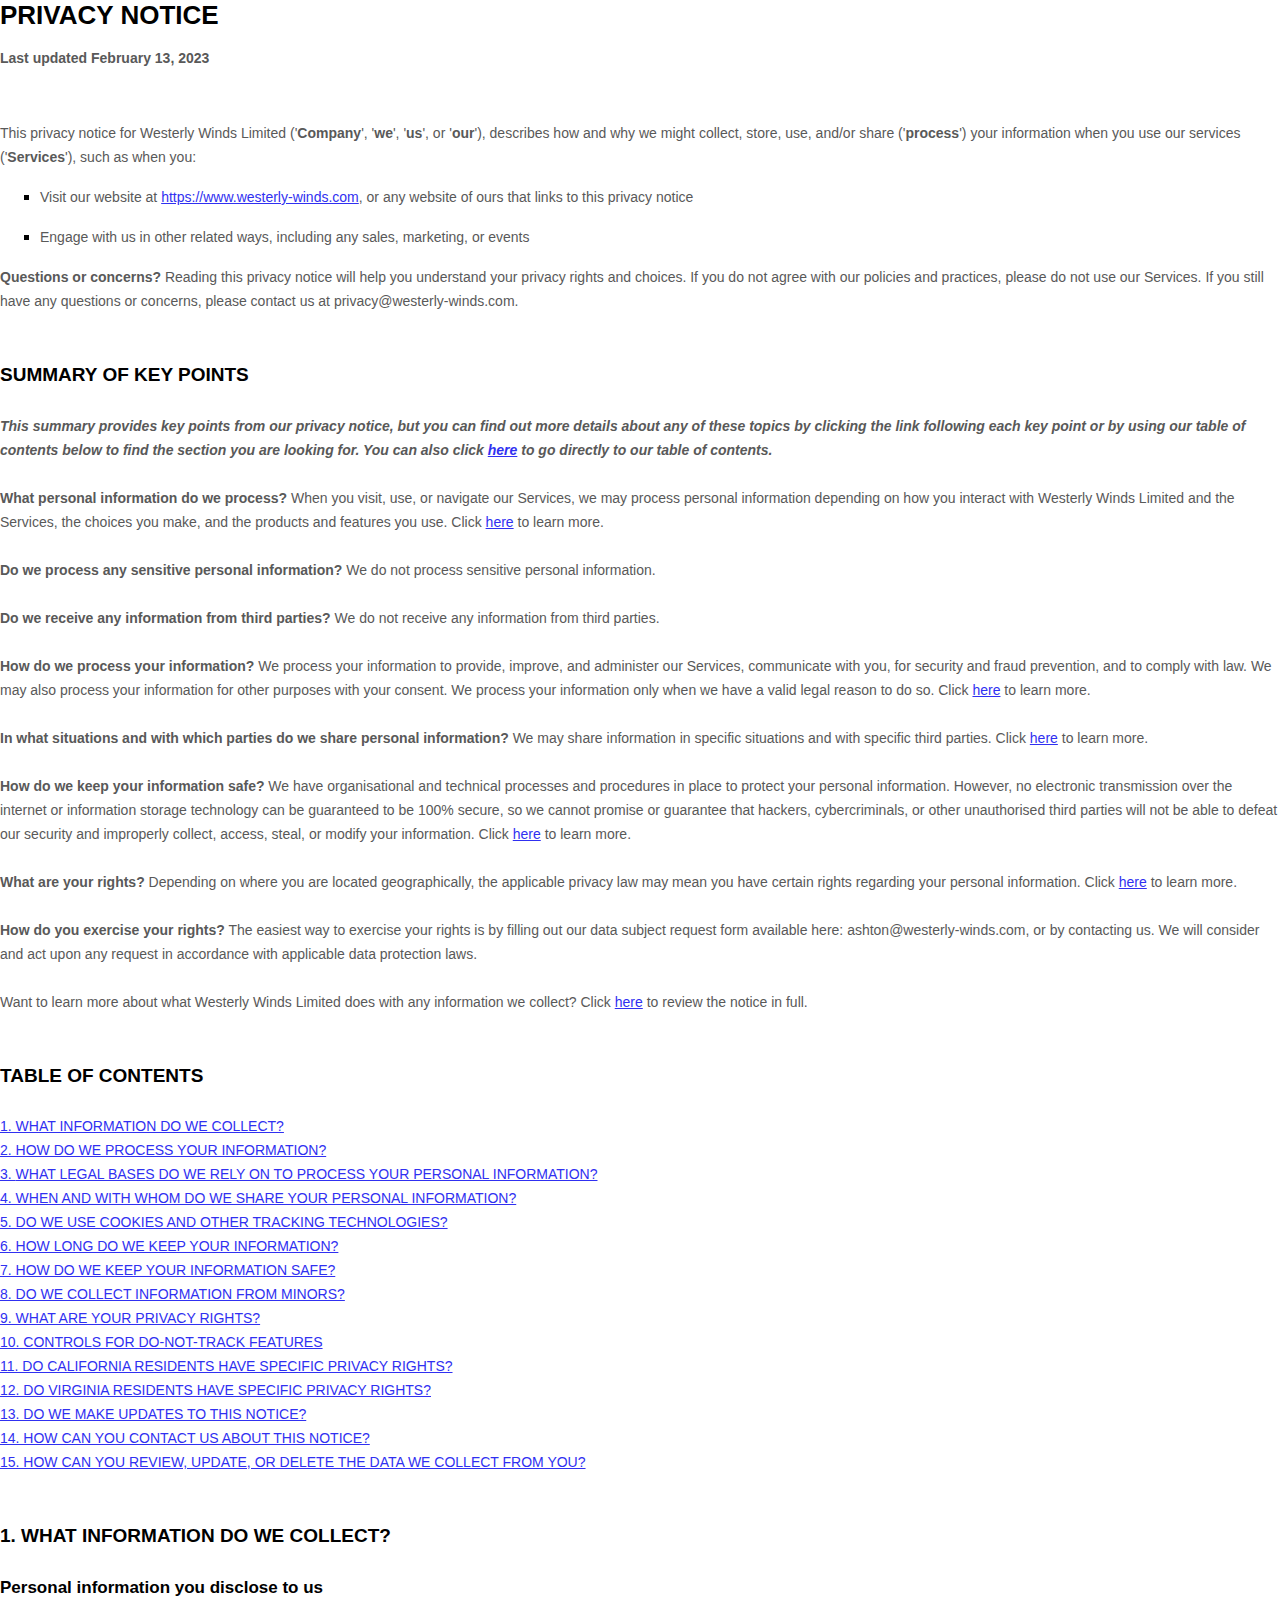
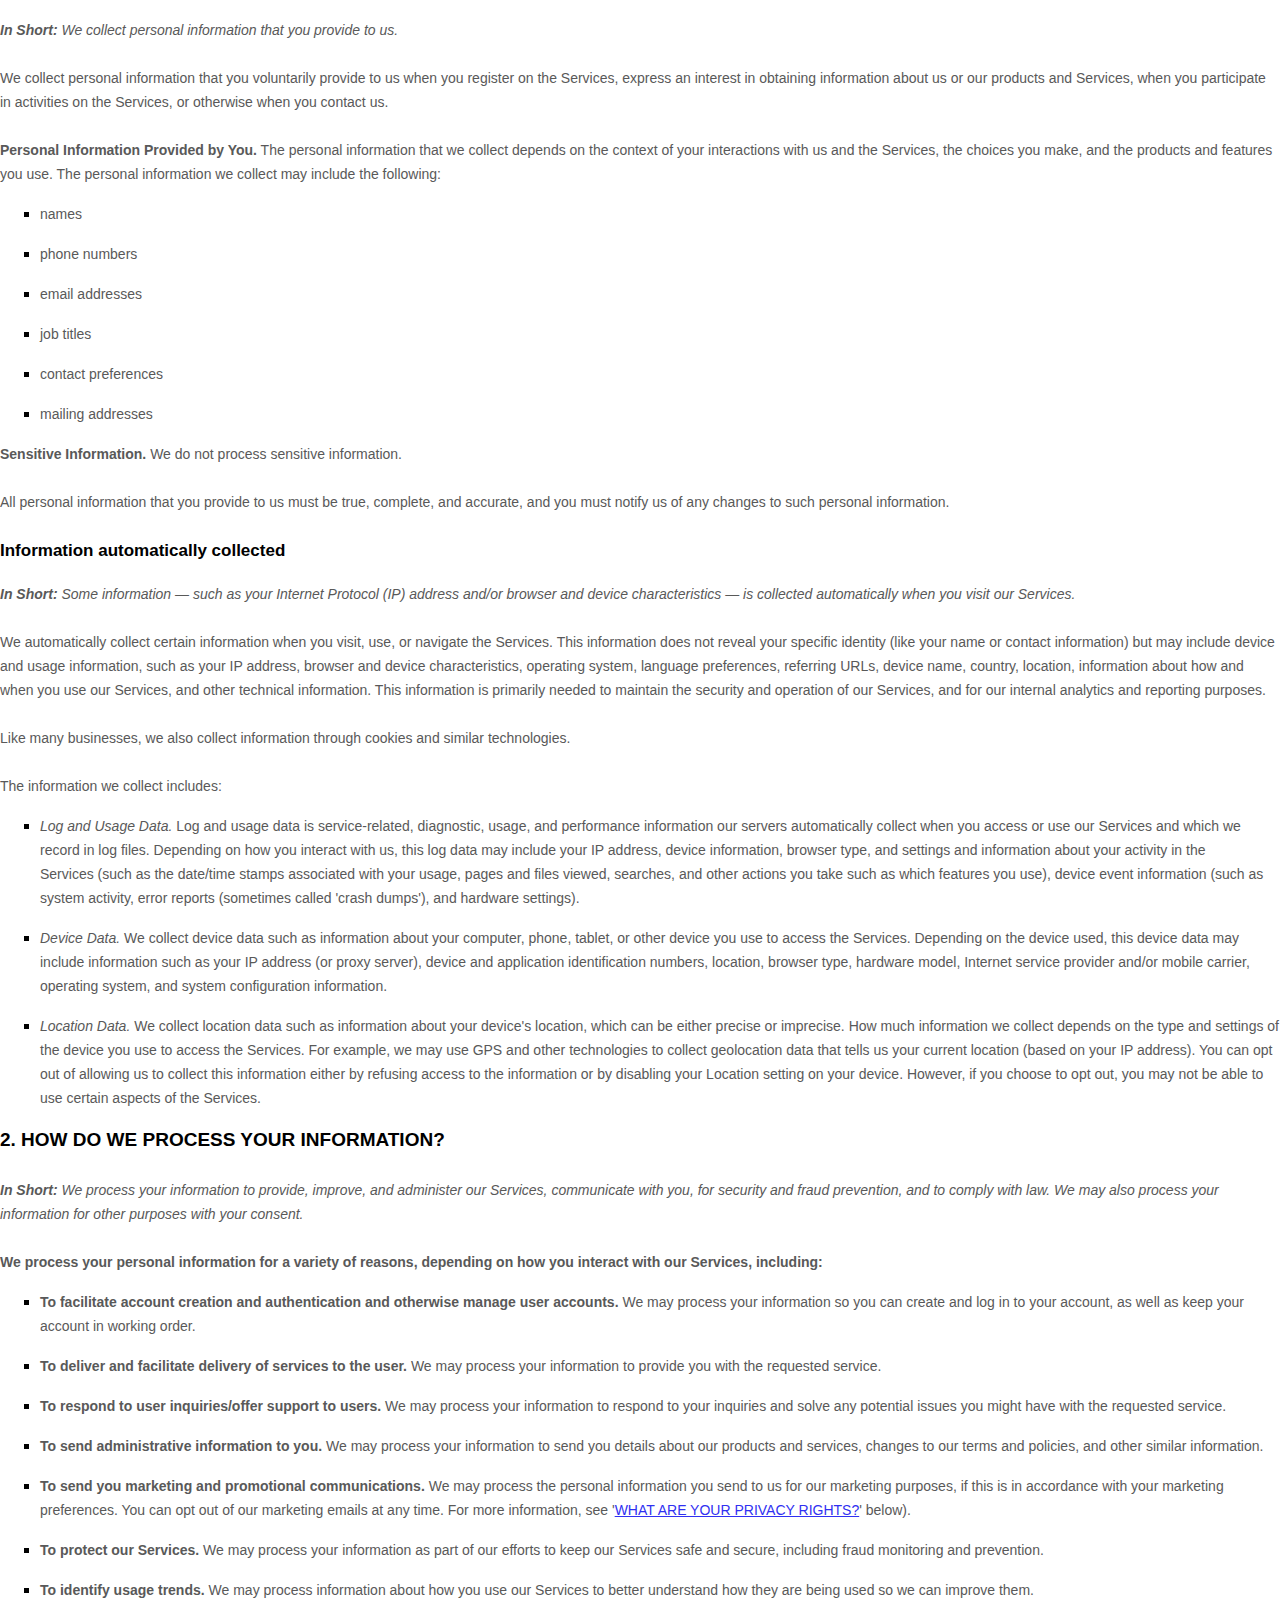
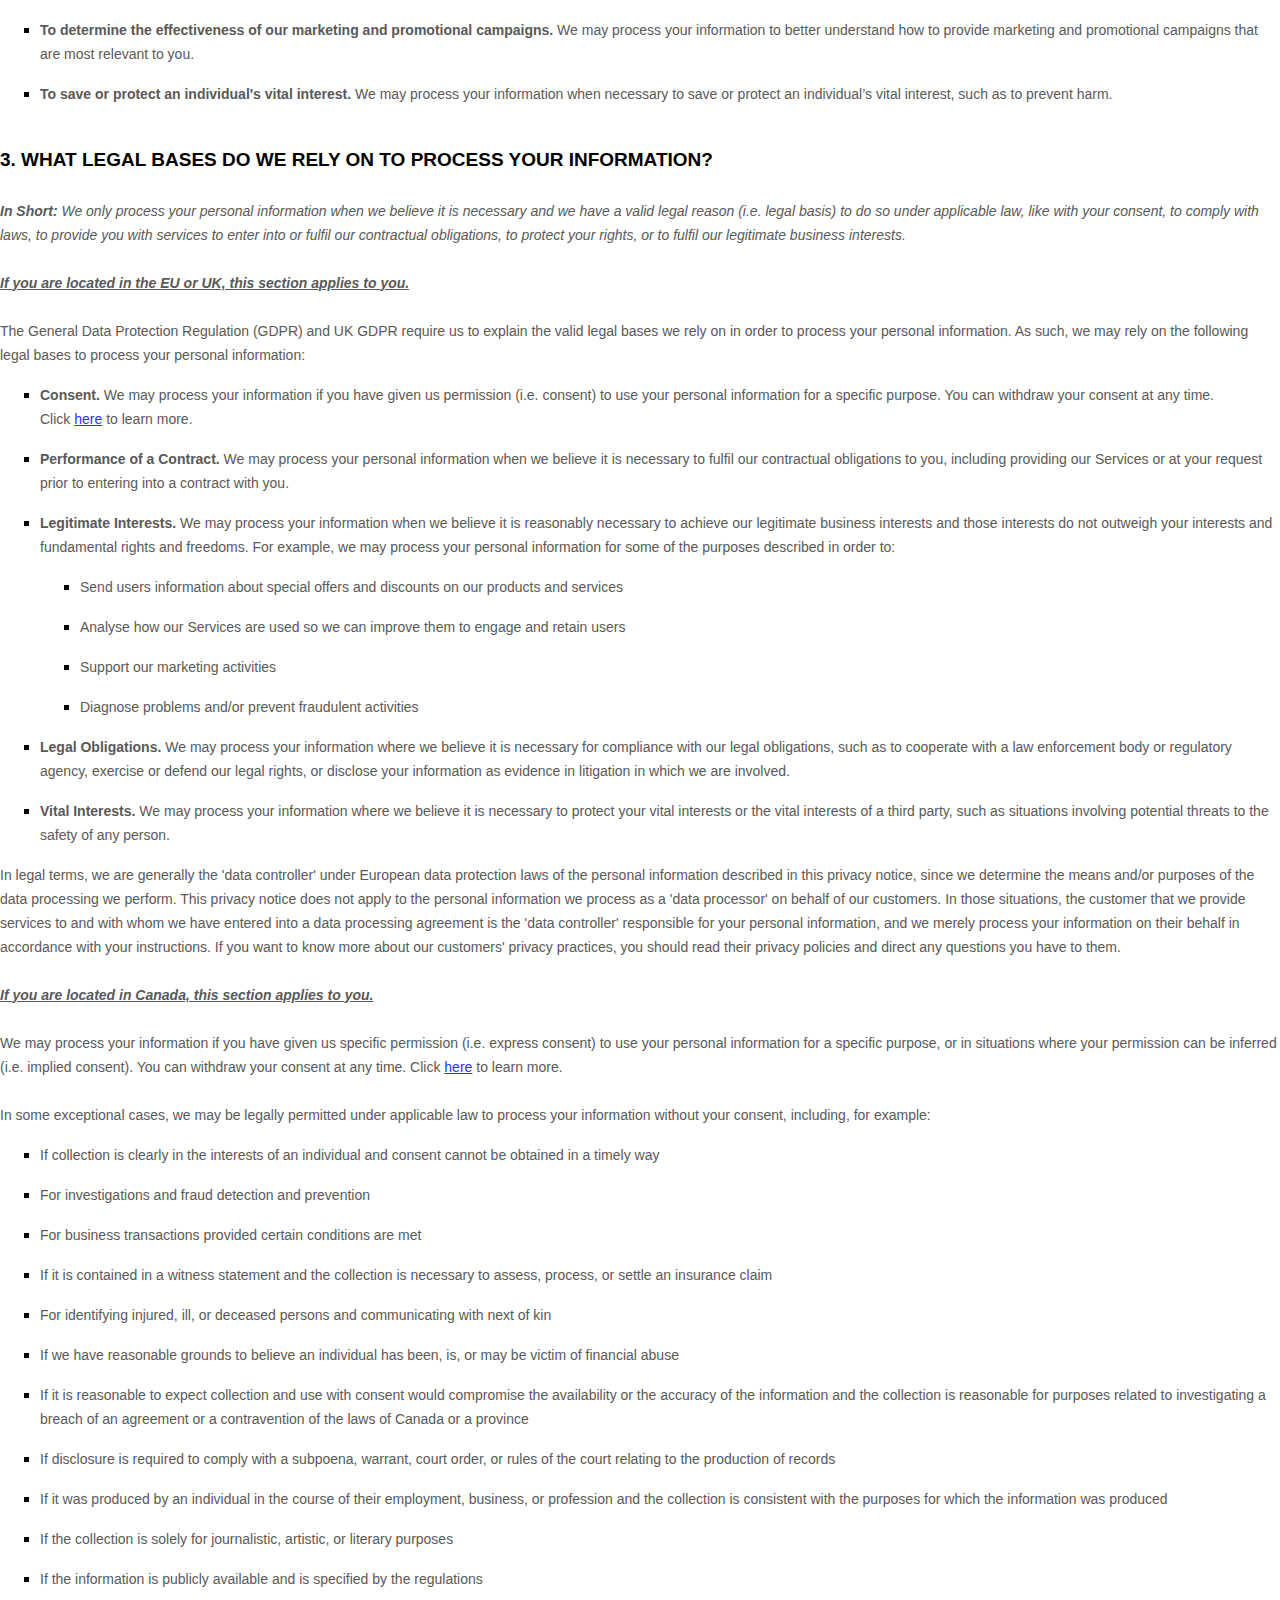
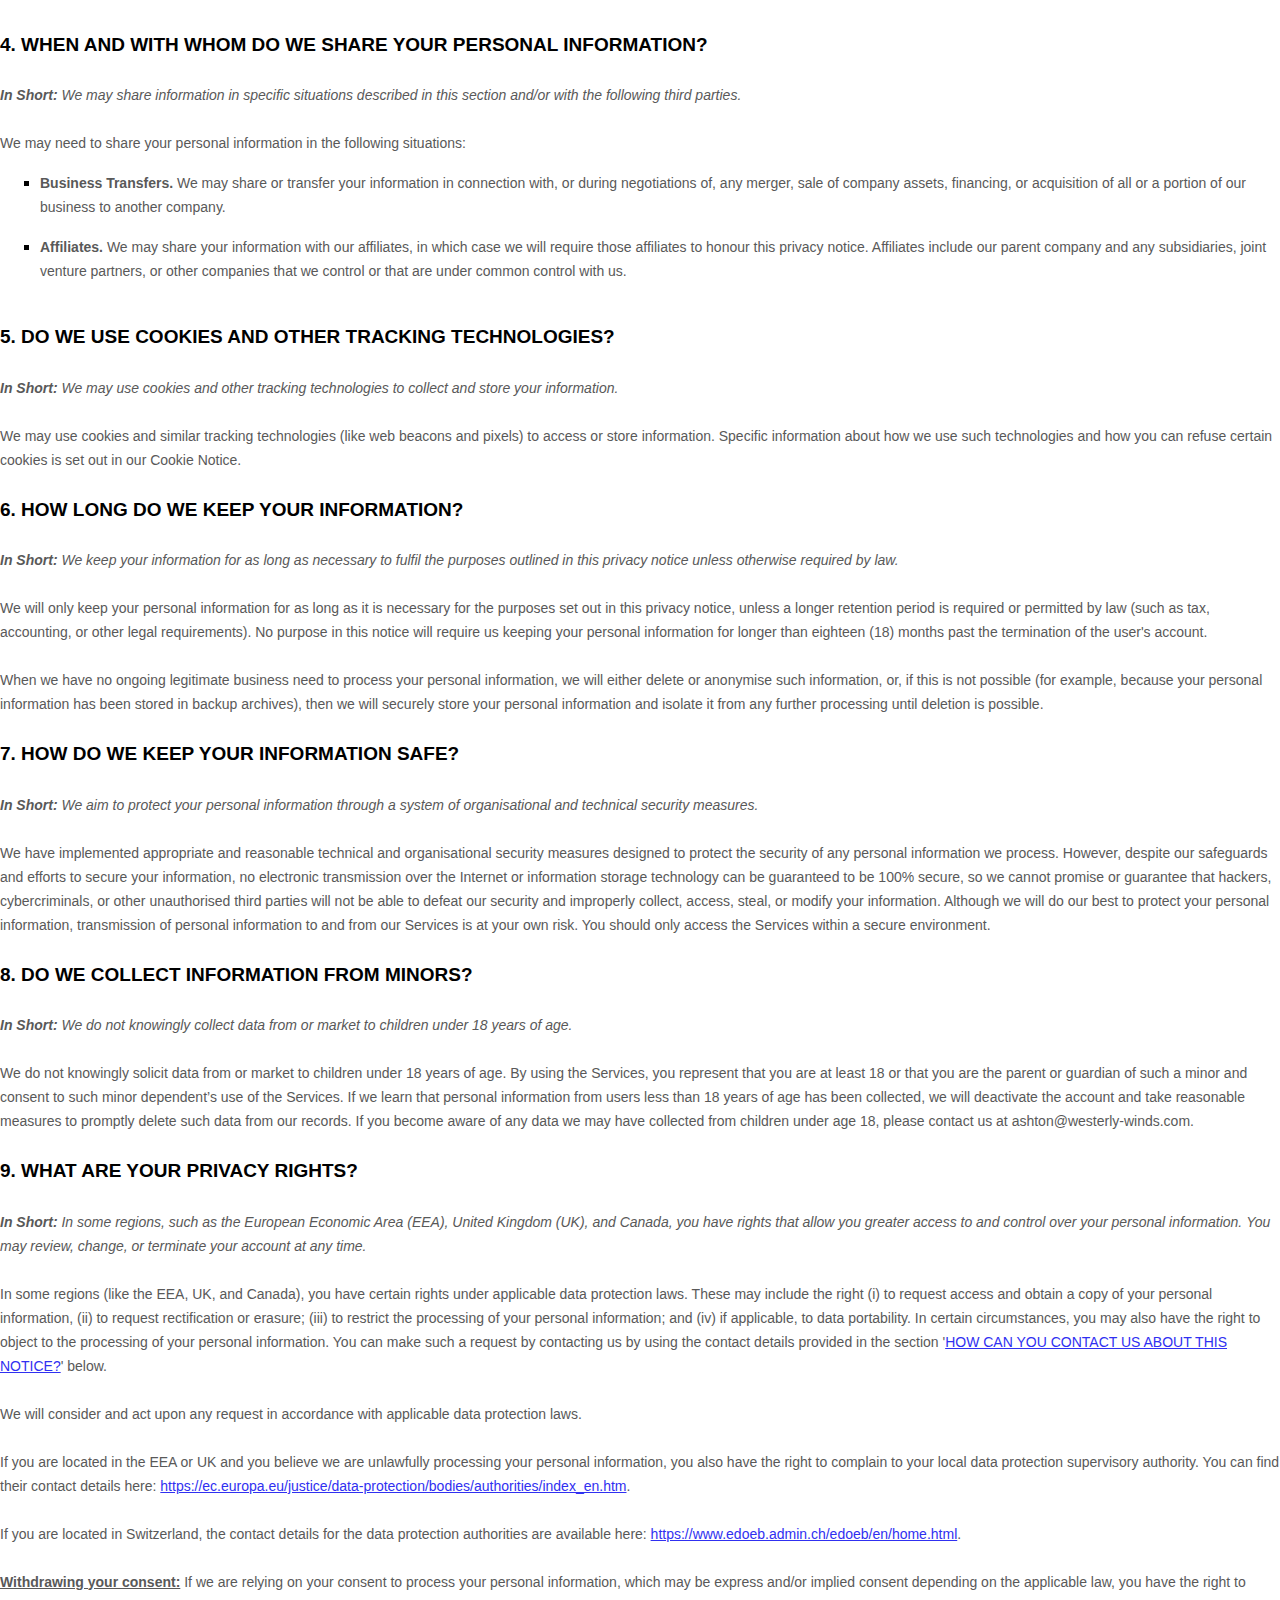
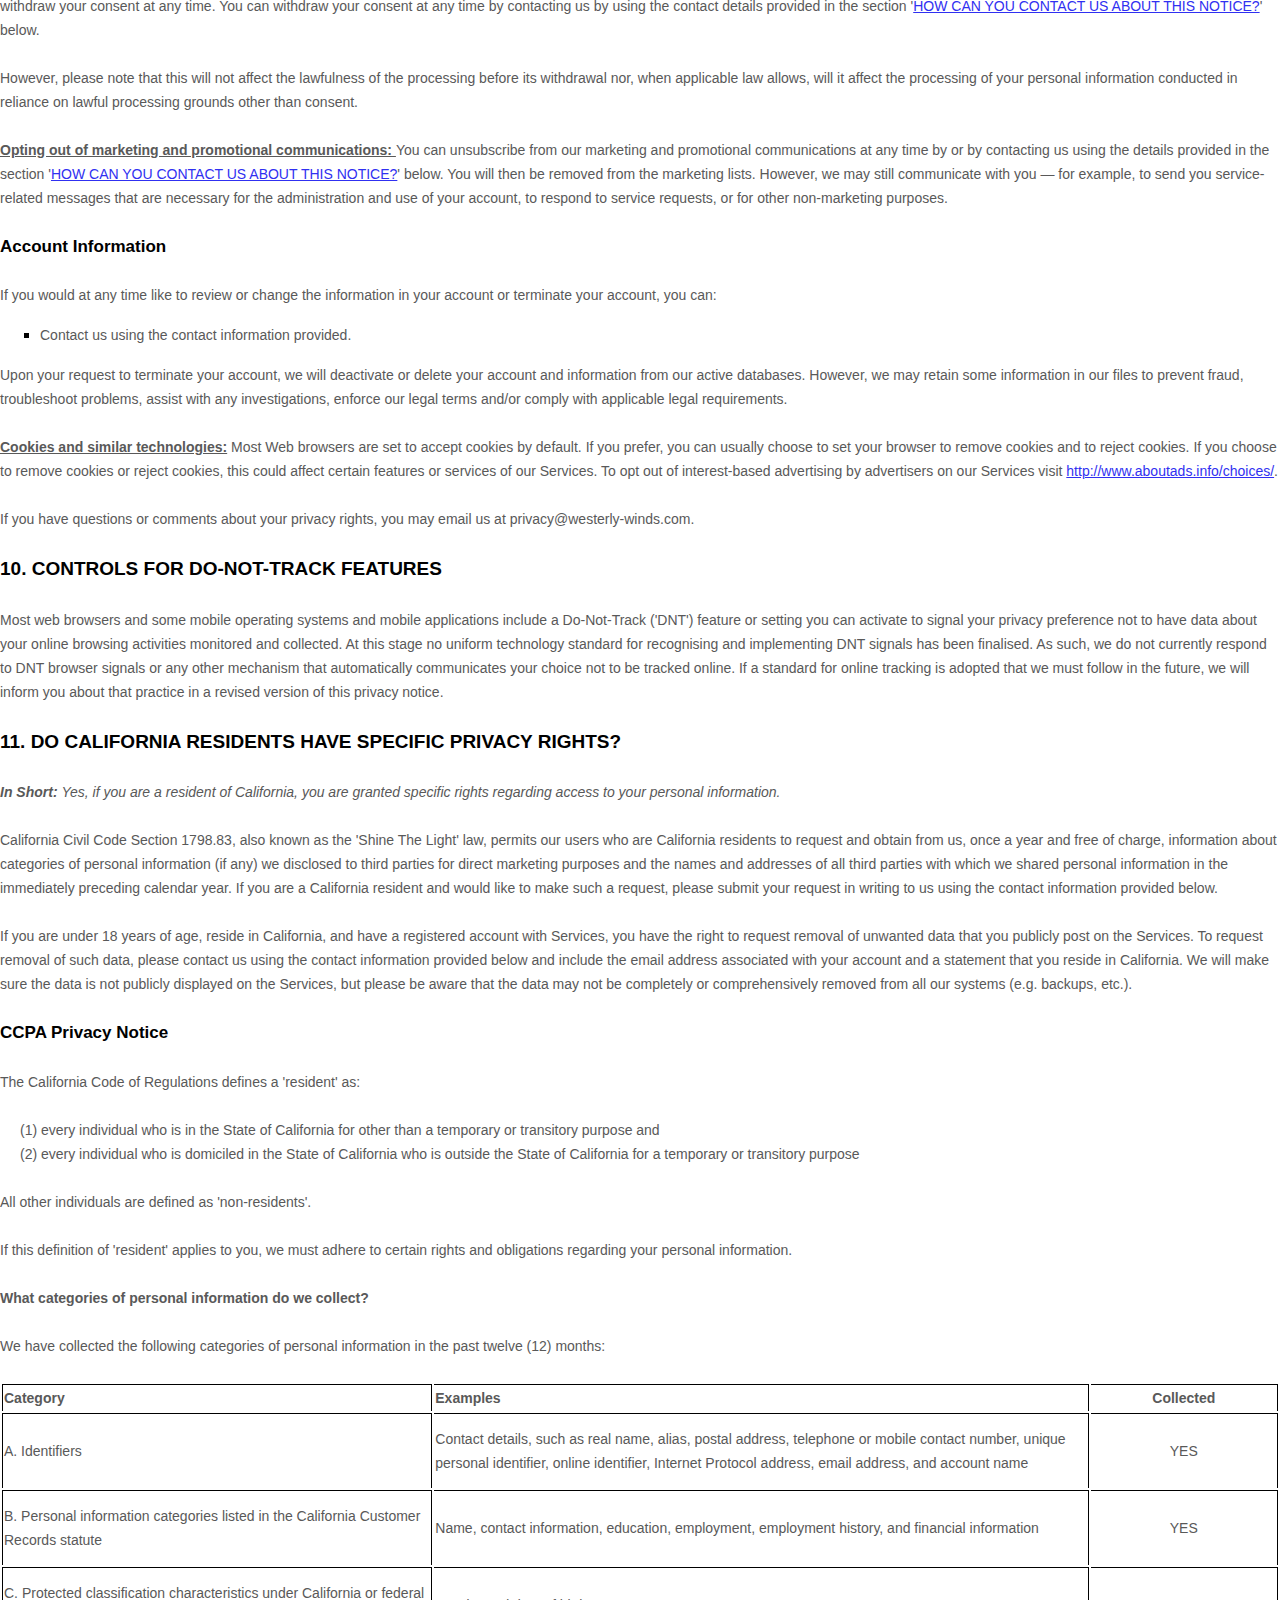
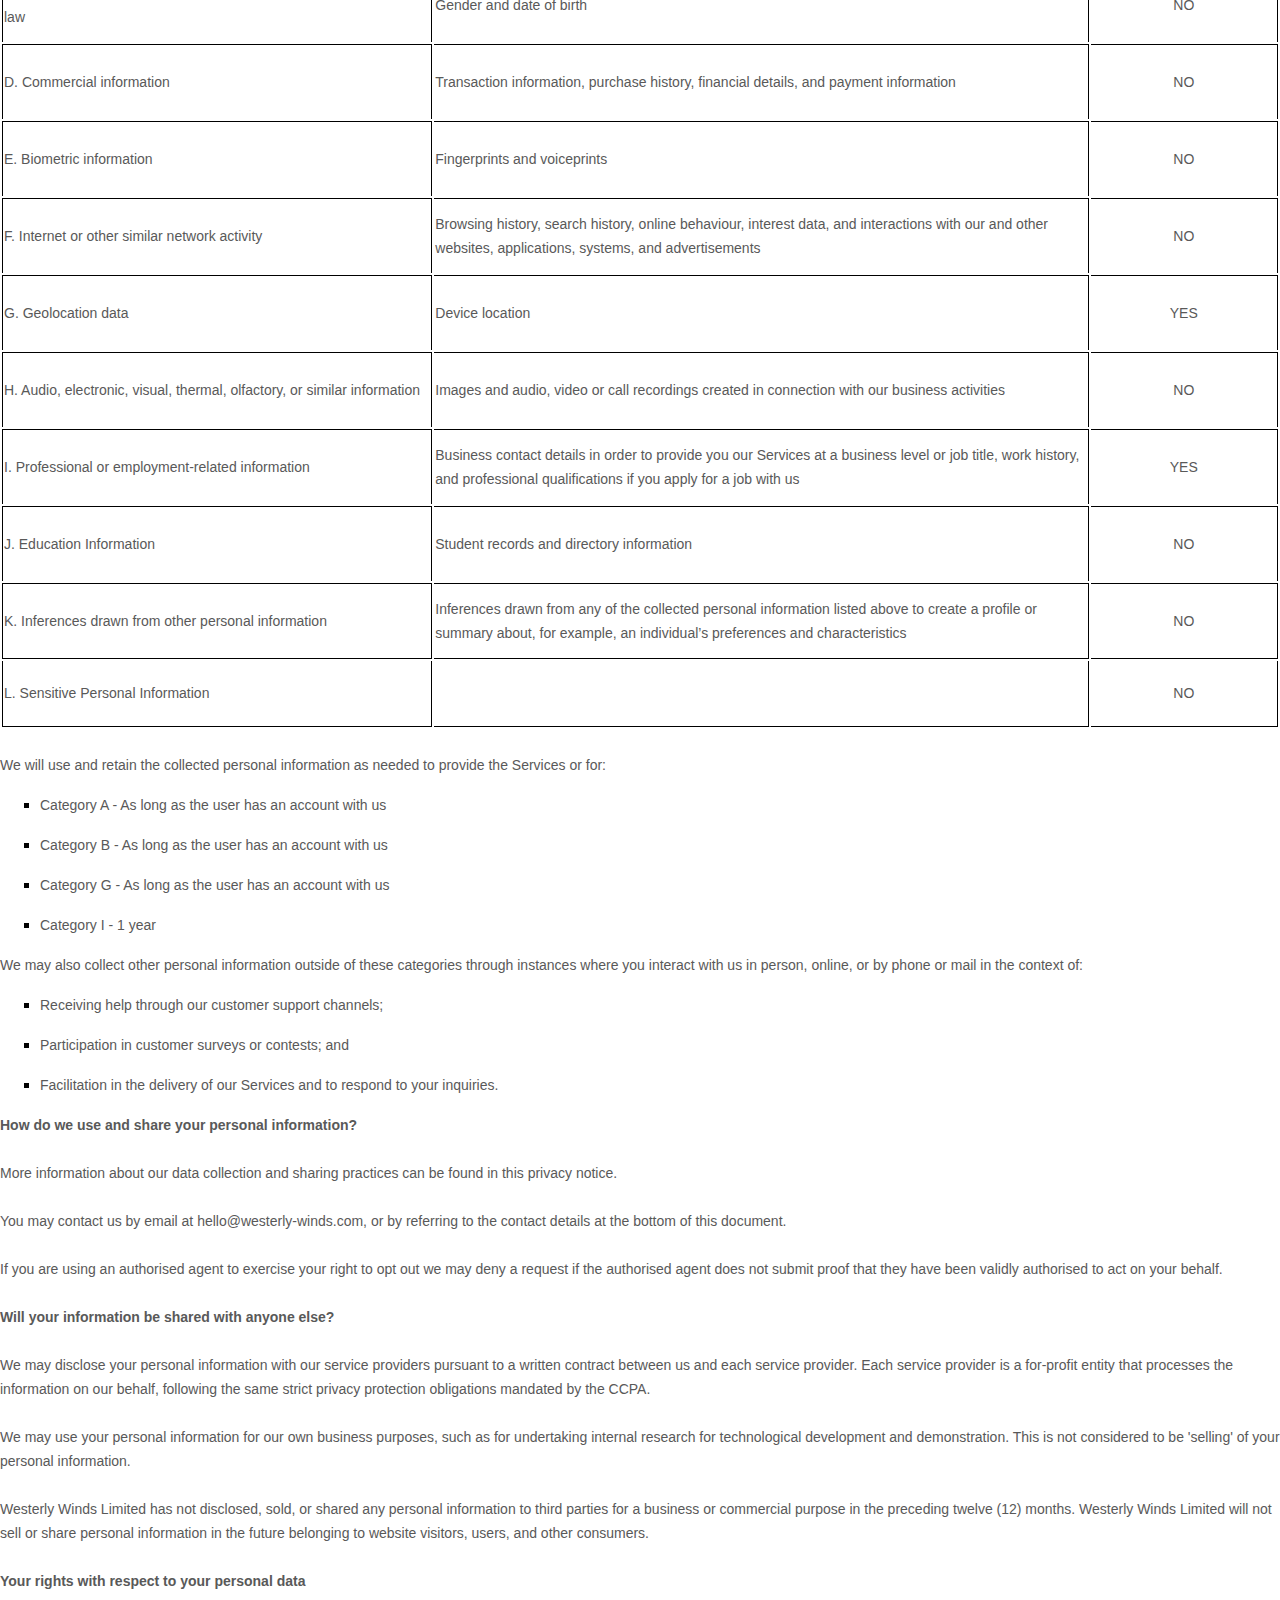
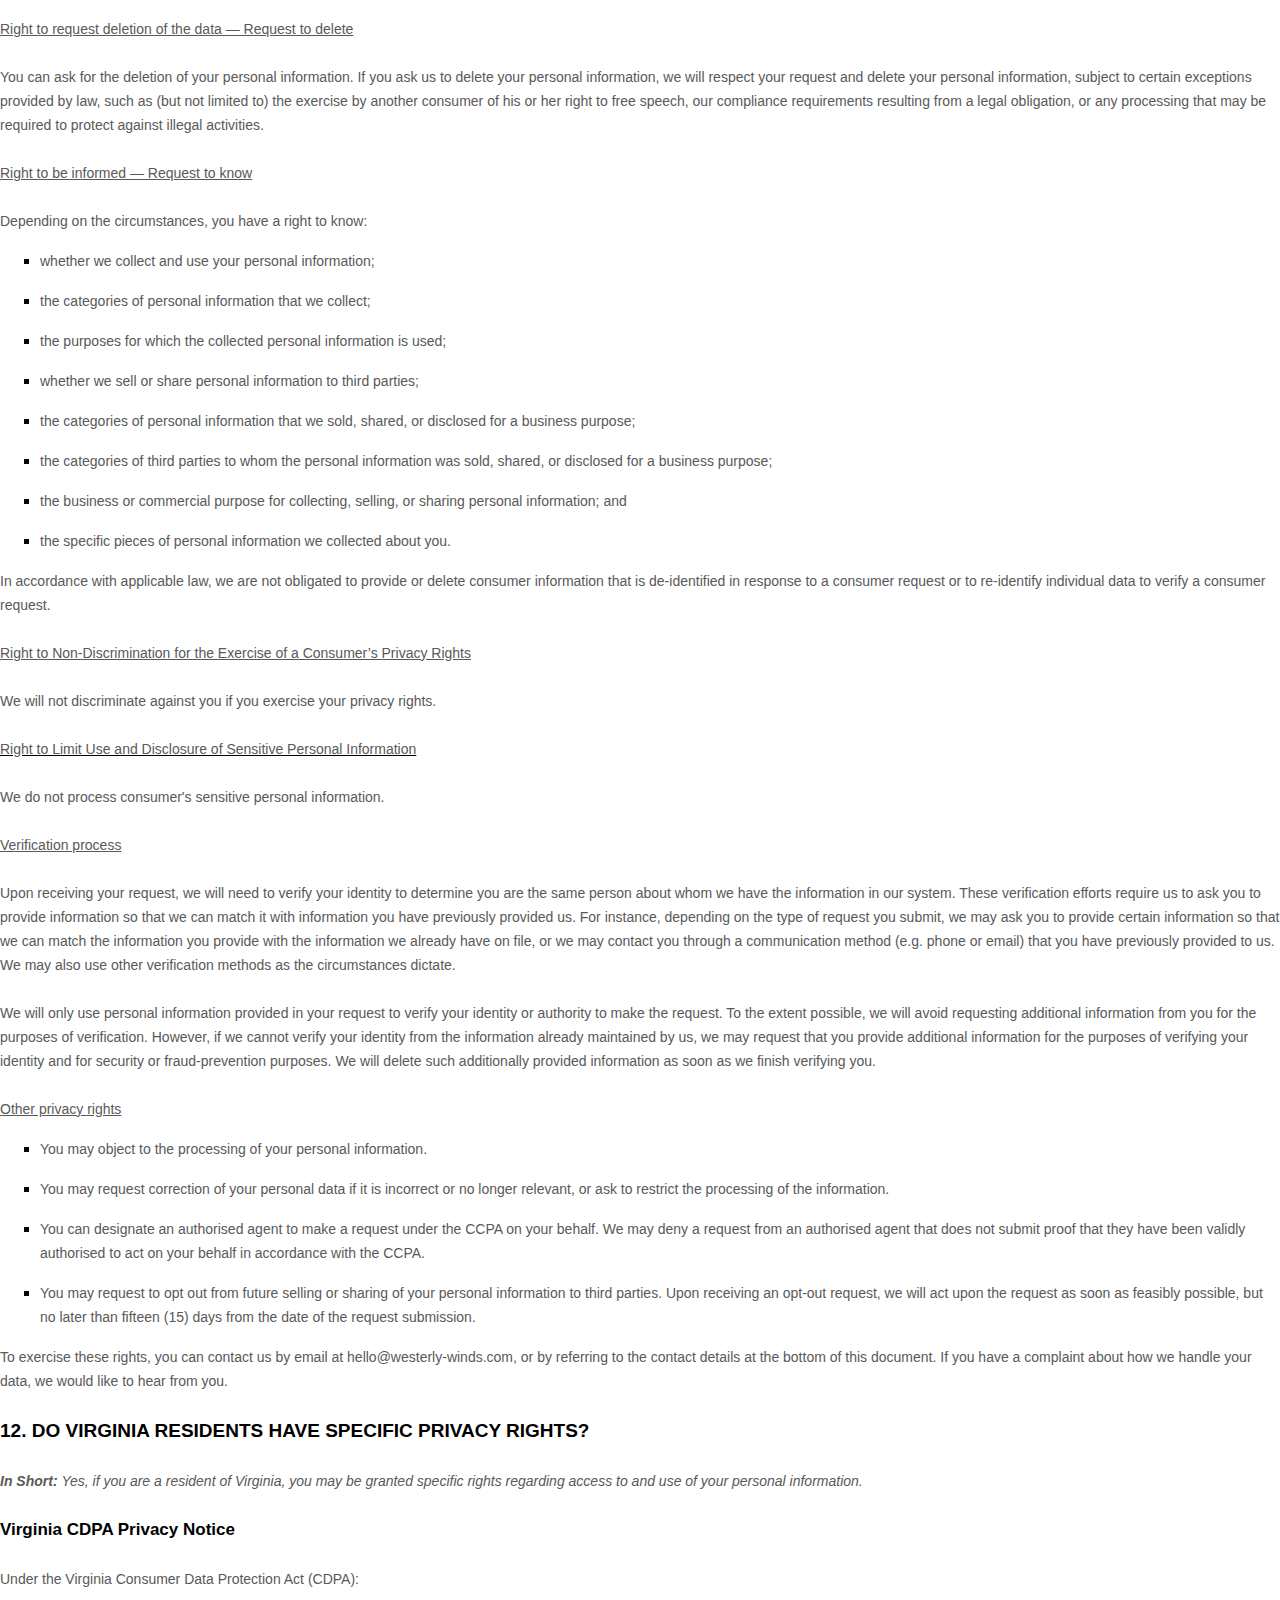
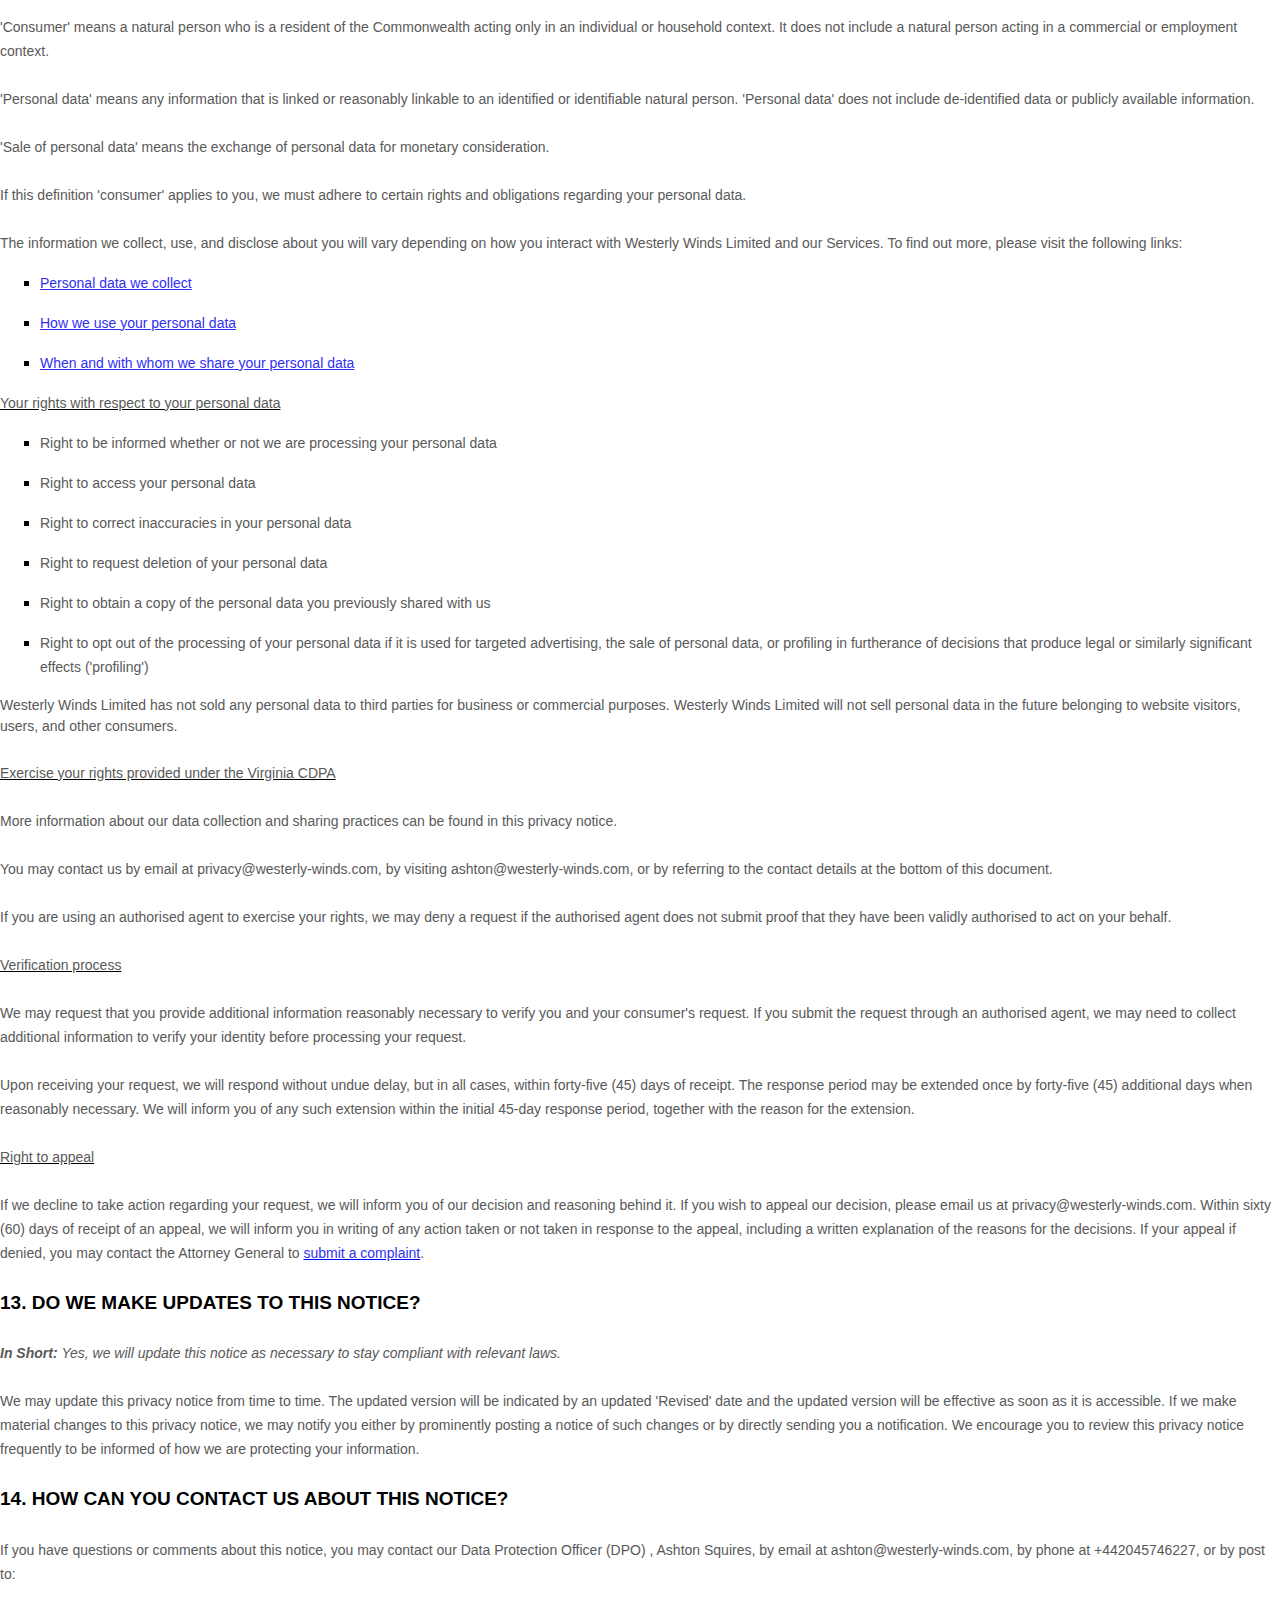
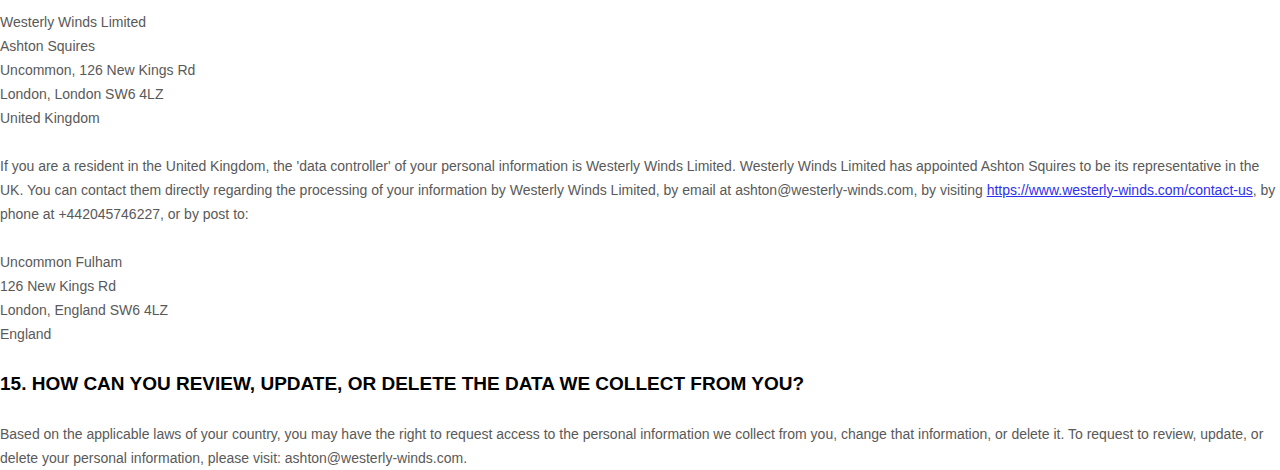
==== commit 06f3c07f: "Update index.html" ====
--- a/privacy/index.html
+++ b/privacy/index.html
@@ -8,39 +8,39 @@
                 background: transparent !important;
               }
       [data-custom-class='title'], [data-custom-class='title'] * {
-                font-family: Arial !important;
+                font-family: 'Zurich bt',sans-serif !important;
       font-size: 26px !important;
       color: #000000 !important;
               }
       [data-custom-class='subtitle'], [data-custom-class='subtitle'] * {
-                font-family: Arial !important;
+        font-family: 'Zurich bt',sans-serif !important;
       color: #595959 !important;
       font-size: 14px !important;
               }
       [data-custom-class='heading_1'], [data-custom-class='heading_1'] * {
-                font-family: Arial !important;
+                font-family: 'Zurich bt',sans-serif !important;
       font-size: 19px !important;
       color: #000000 !important;
               }
       [data-custom-class='heading_2'], [data-custom-class='heading_2'] * {
-                font-family: Arial !important;
+        font-family: 'Zurich bt',sans-serif !important;
       font-size: 17px !important;
       color: #000000 !important;
               }
       [data-custom-class='body_text'], [data-custom-class='body_text'] * {
                 color: #595959 !important;
       font-size: 14px !important;
-      font-family: Arial !important;
+      font-family: 'Zurich bt',sans-serif !important;
               }
       [data-custom-class='link'], [data-custom-class='link'] * {
                 color: #3030F1 !important;
       font-size: 14px !important;
-      font-family: Arial !important;
+      font-family: 'Zurich bt',sans-serif !important;
       word-break: break-word !important;
               }
       </style>
   </head>
-  <body>
+  <body style="margin: 0;">
     <header>
       <!-- header content goes here -->
     </header>
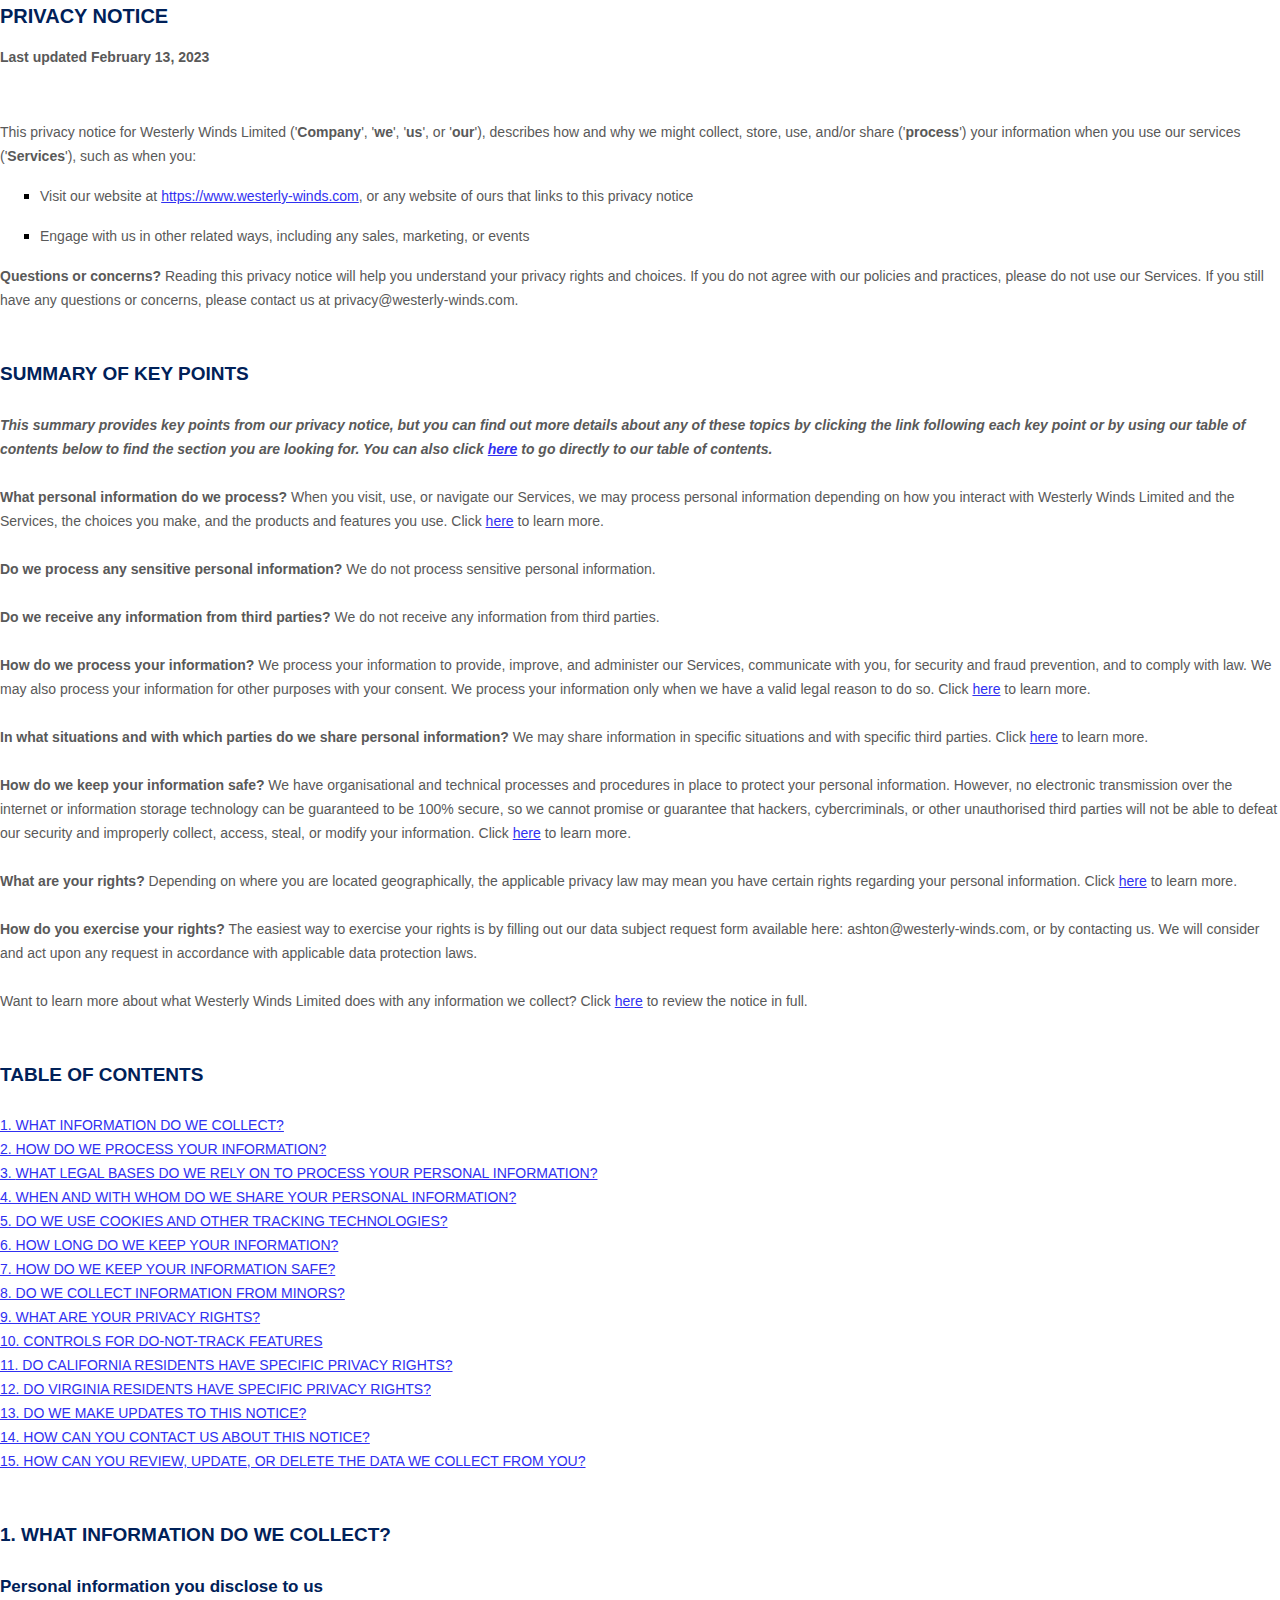
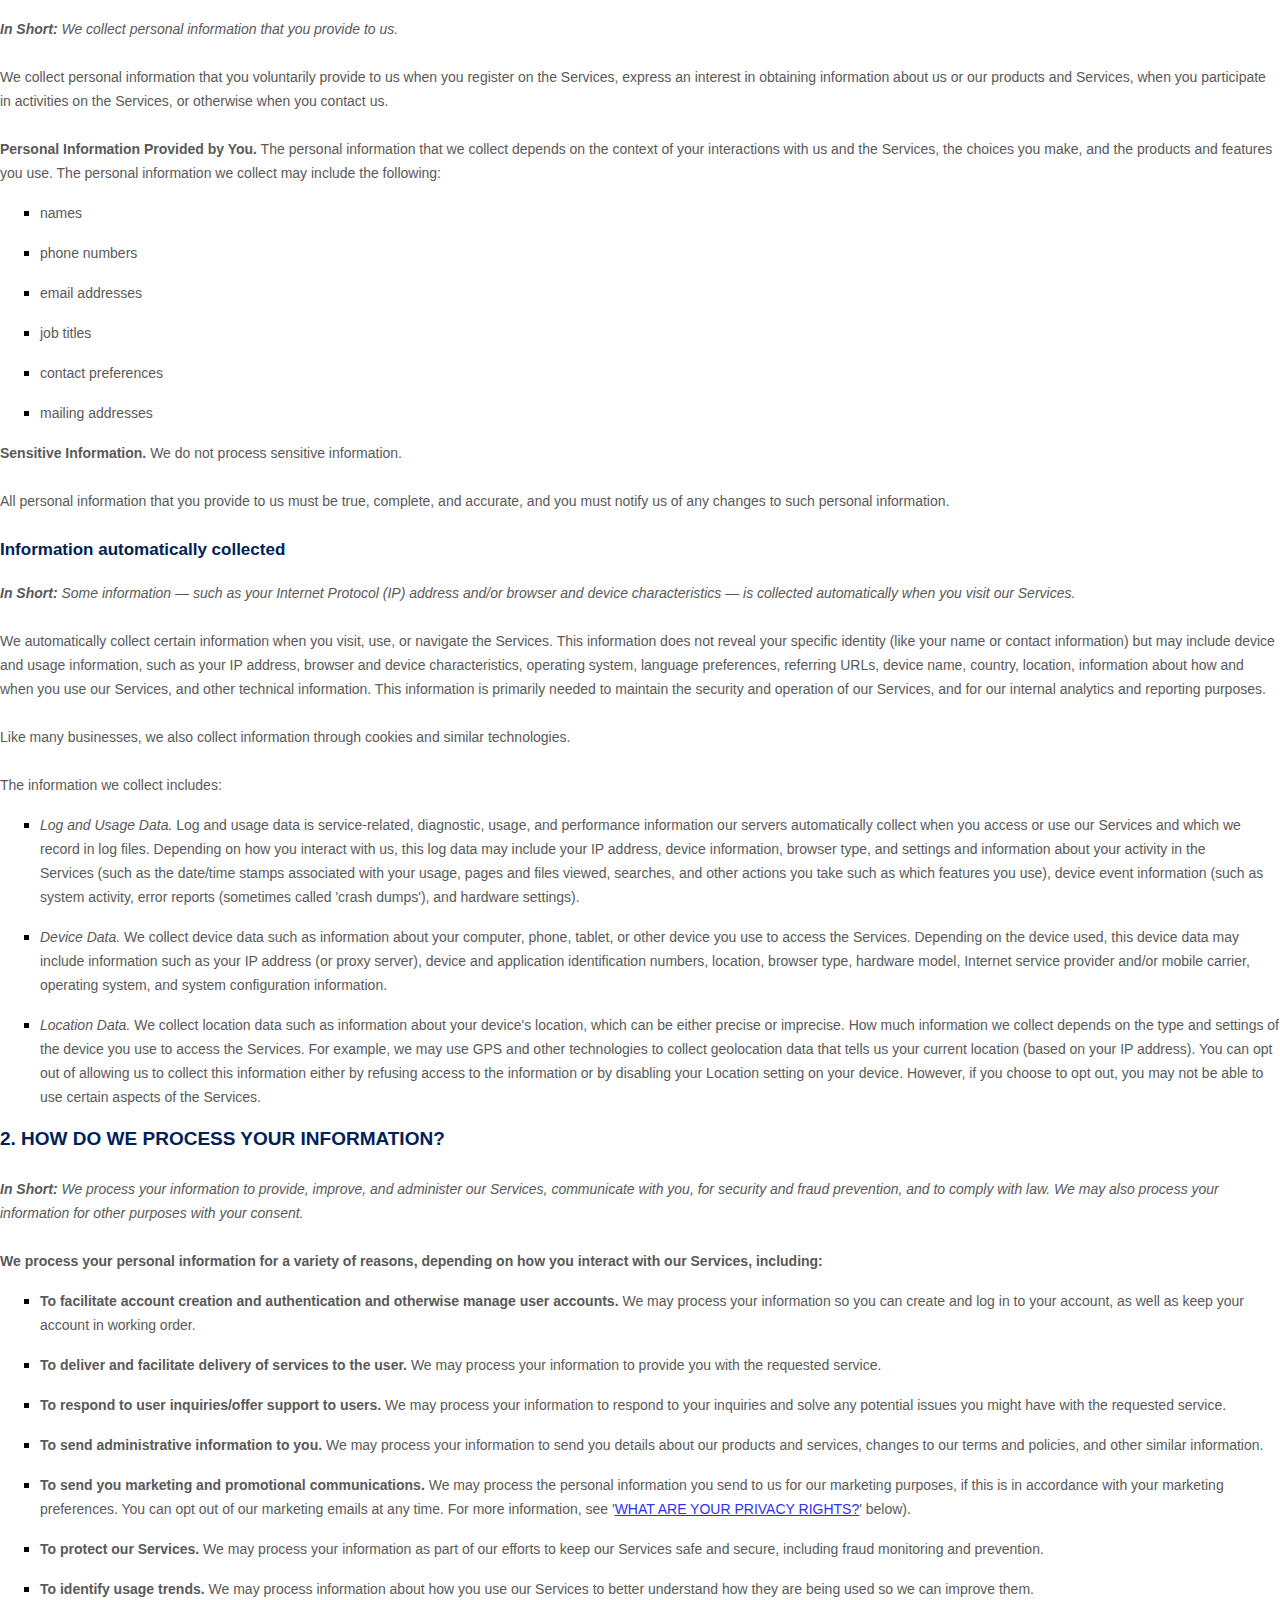
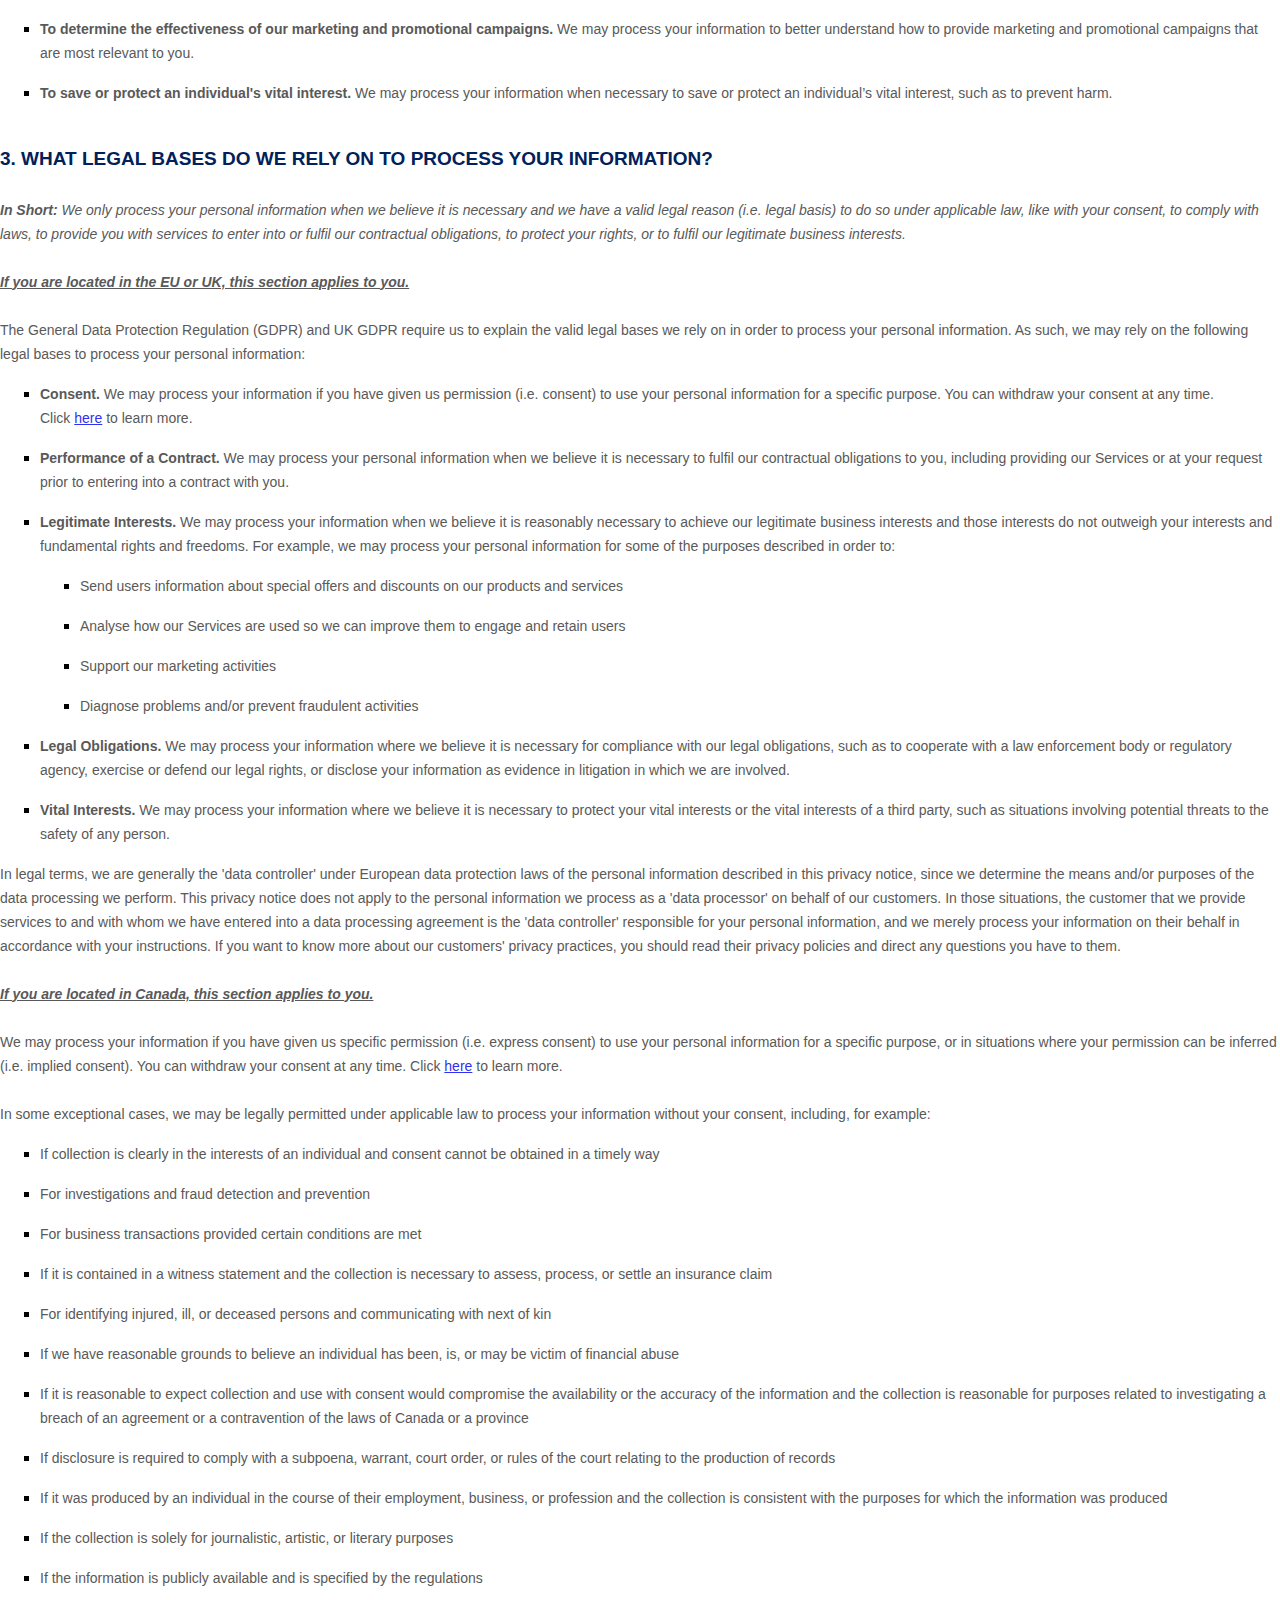
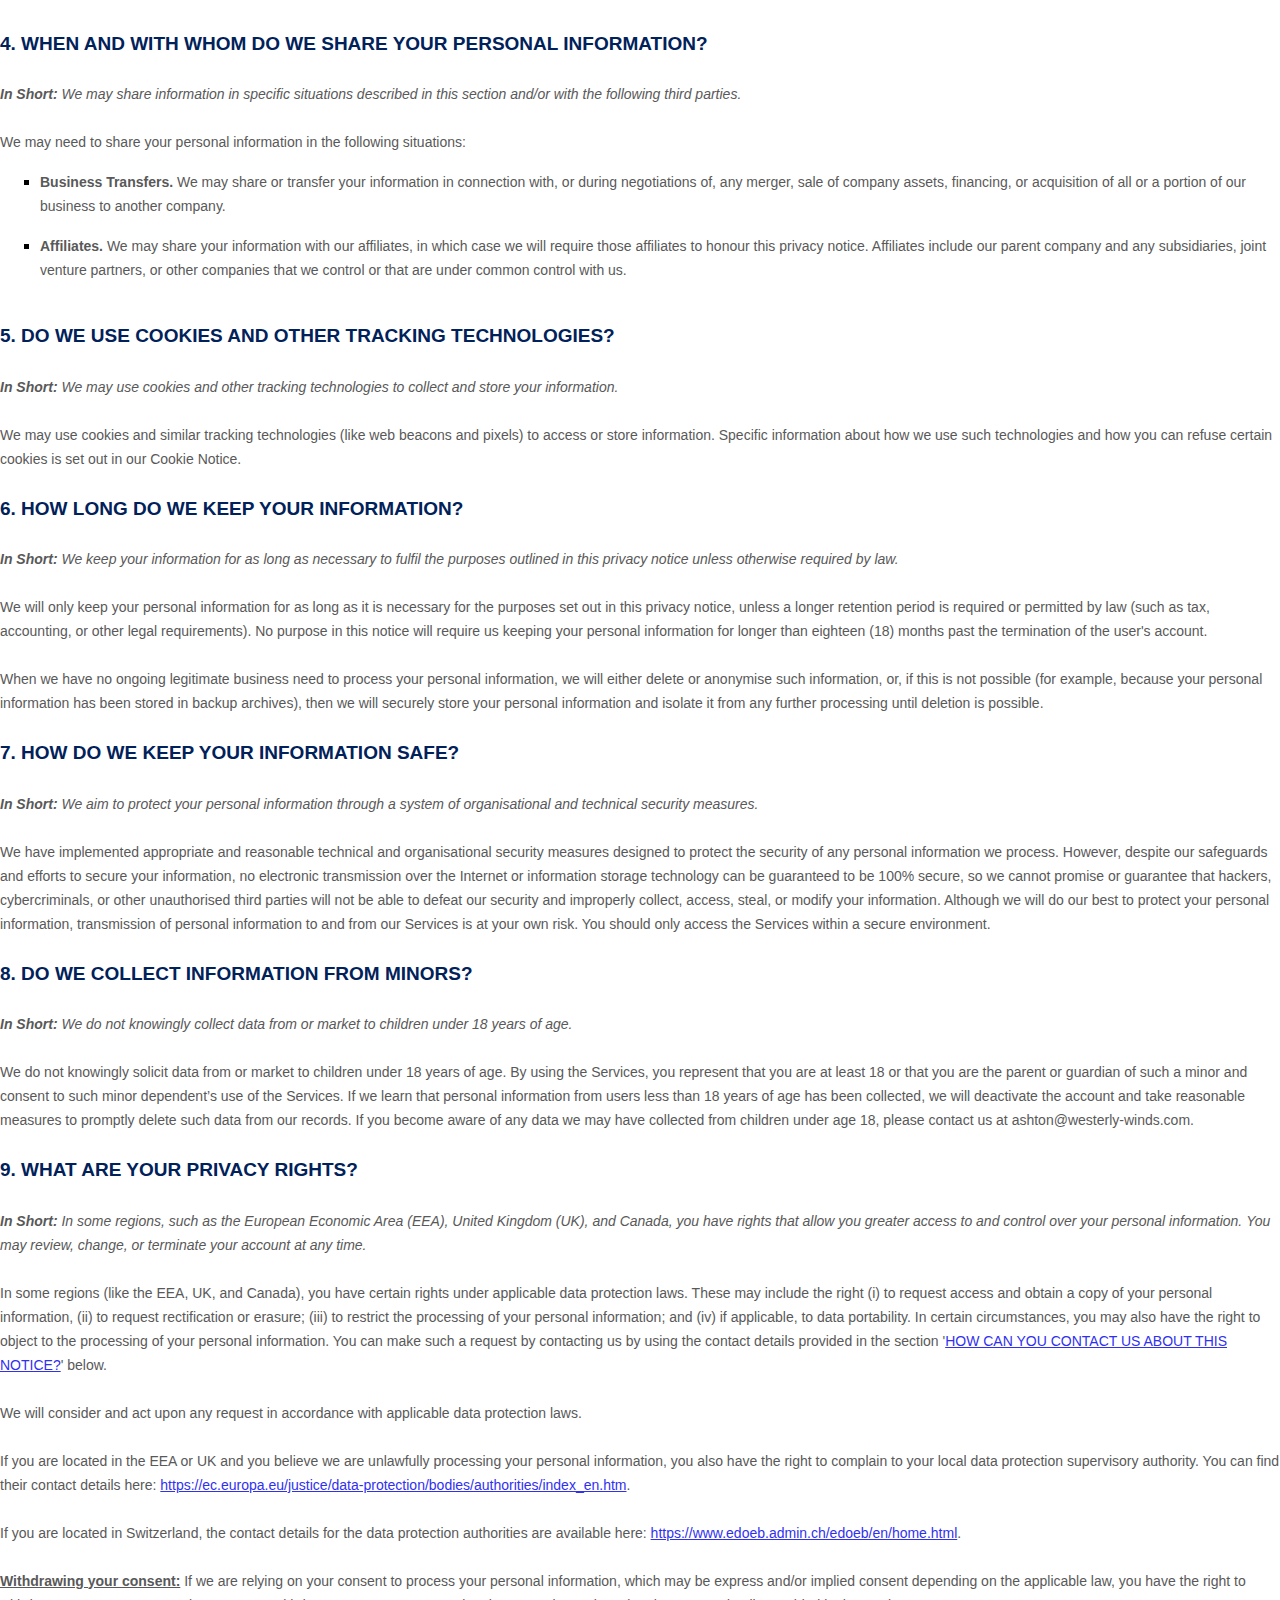
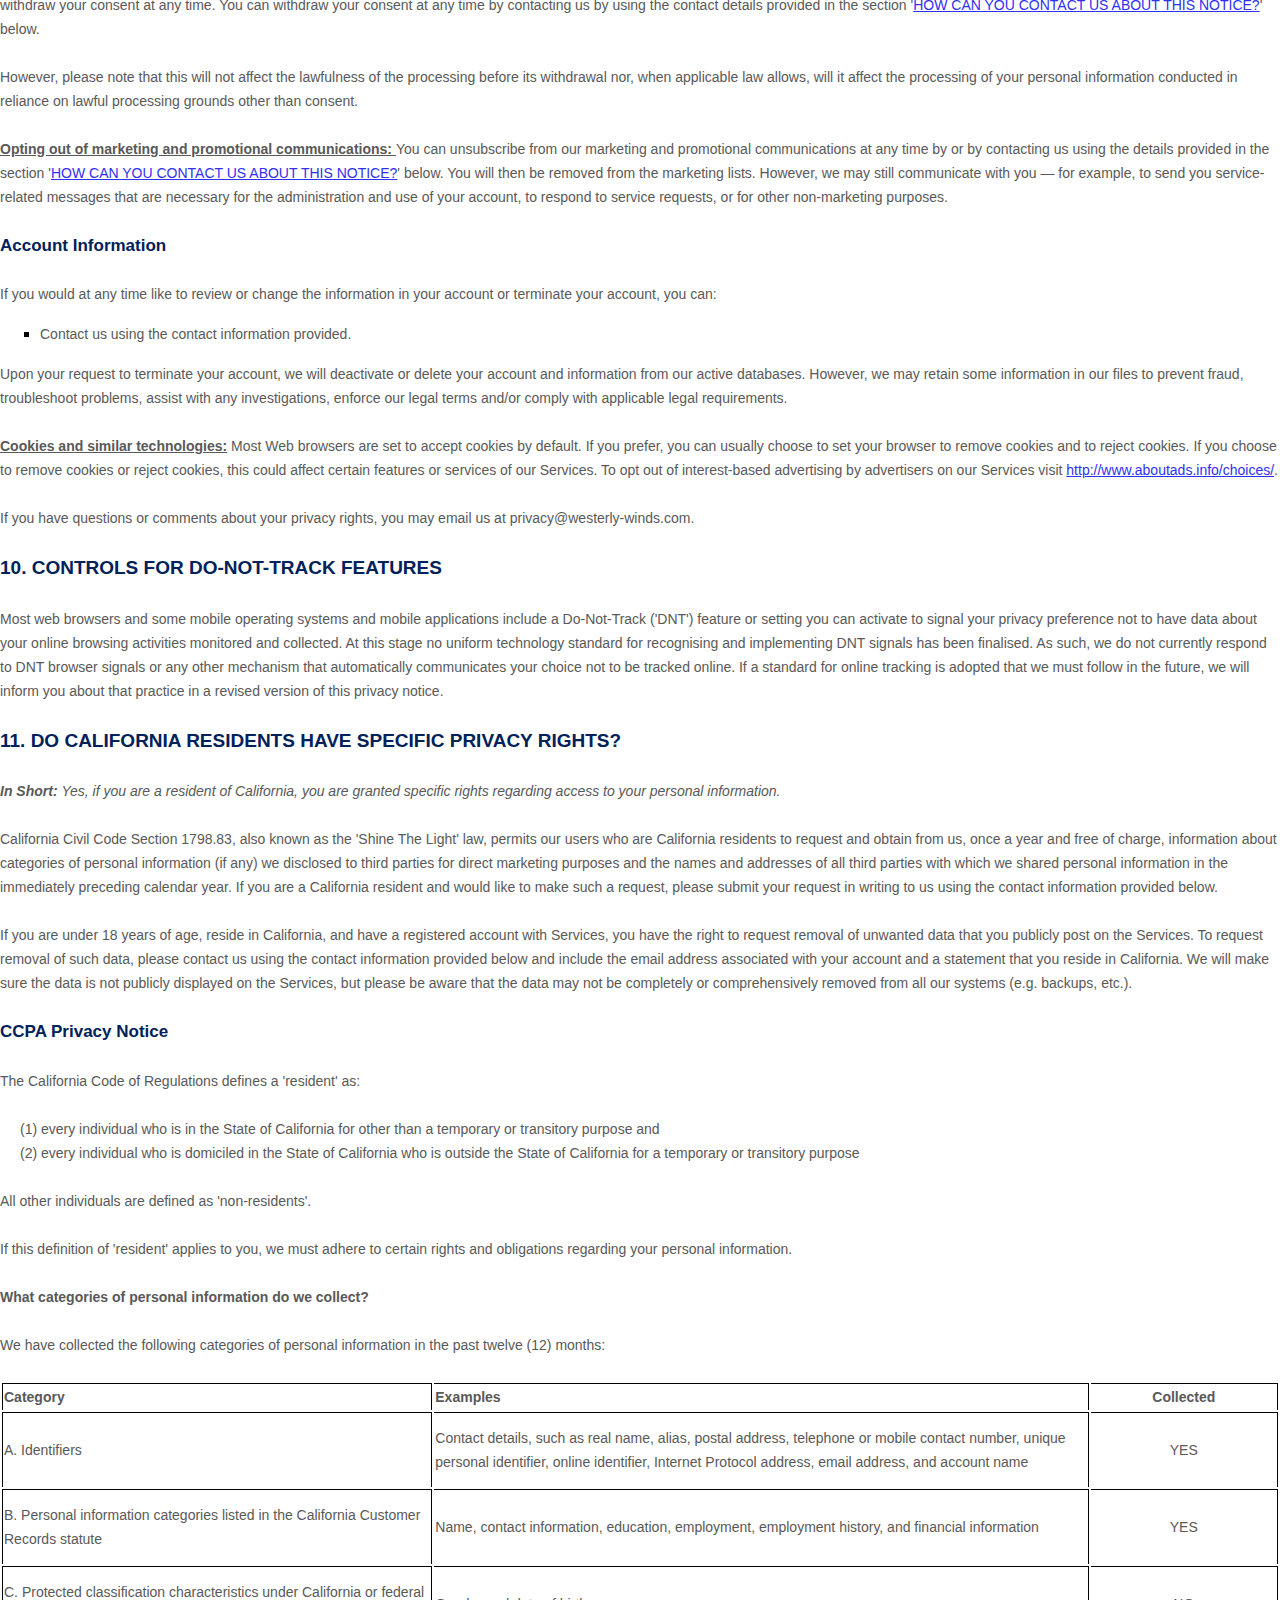
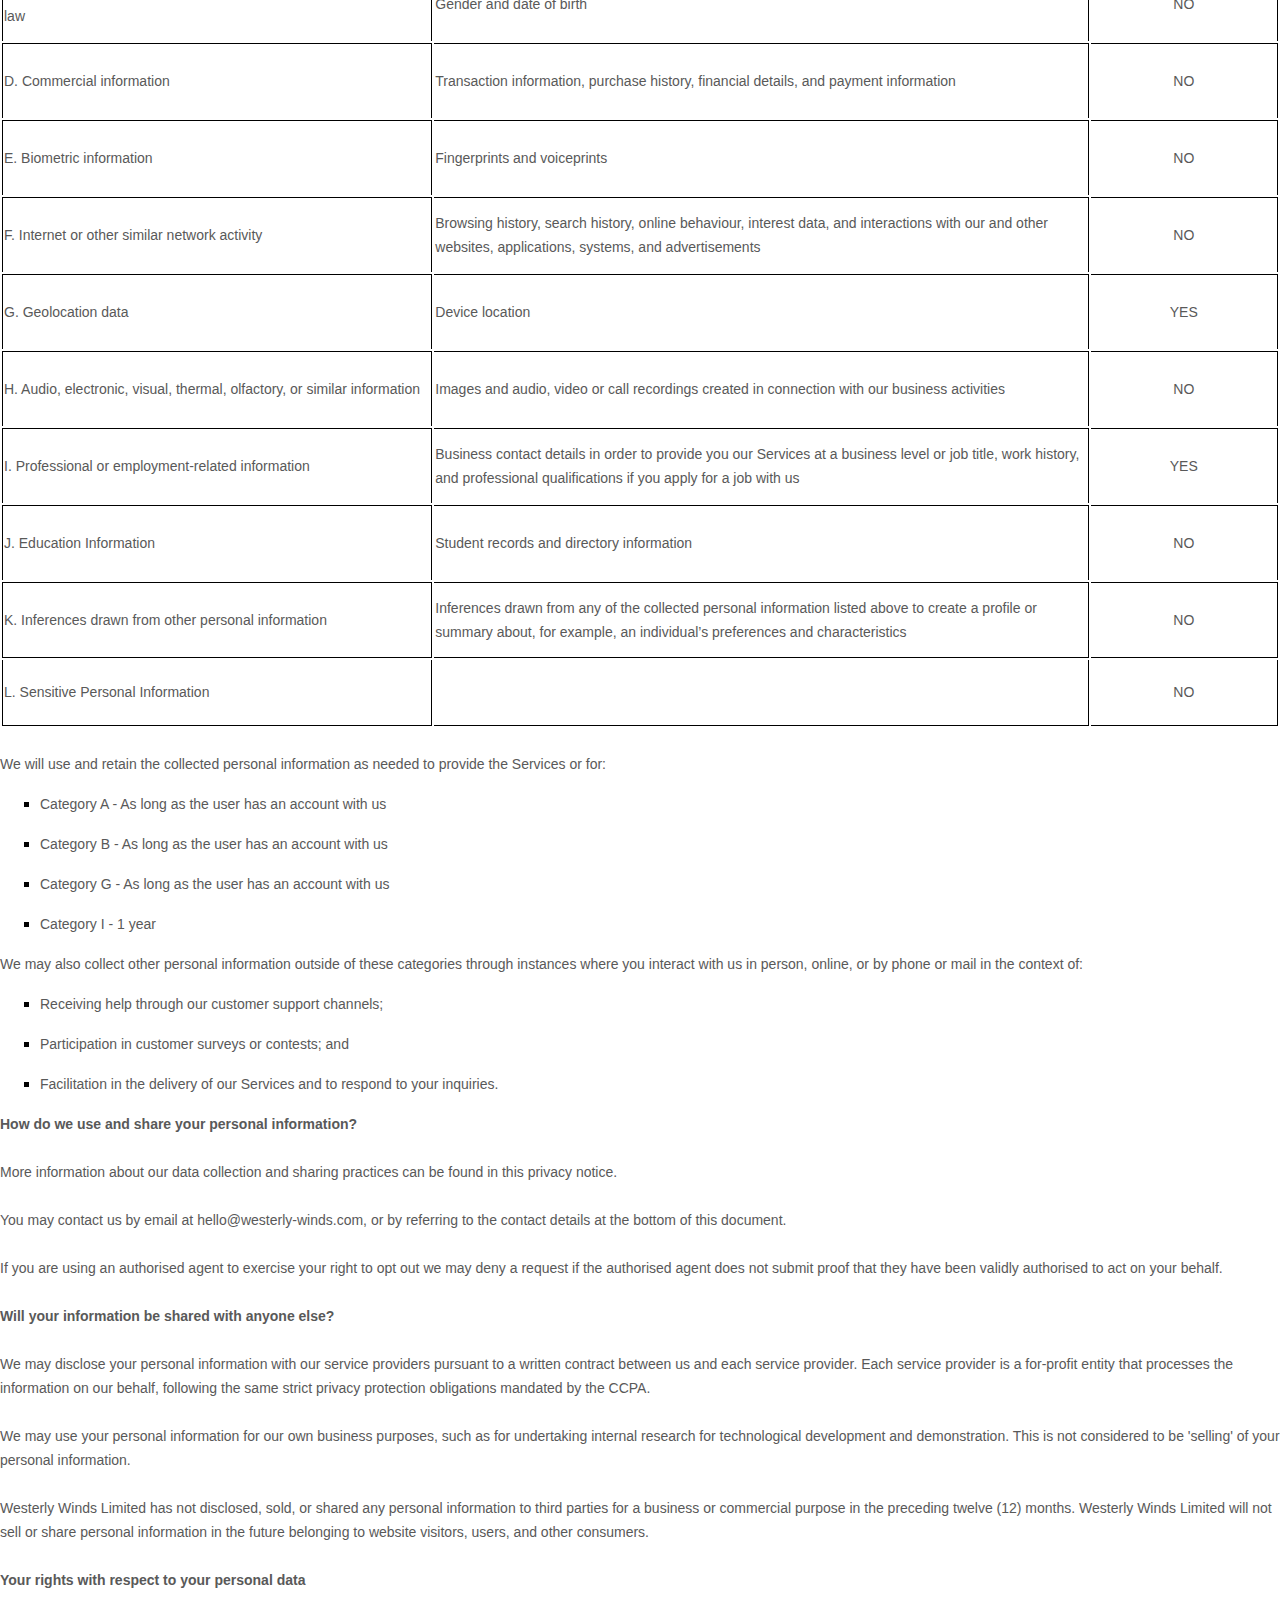
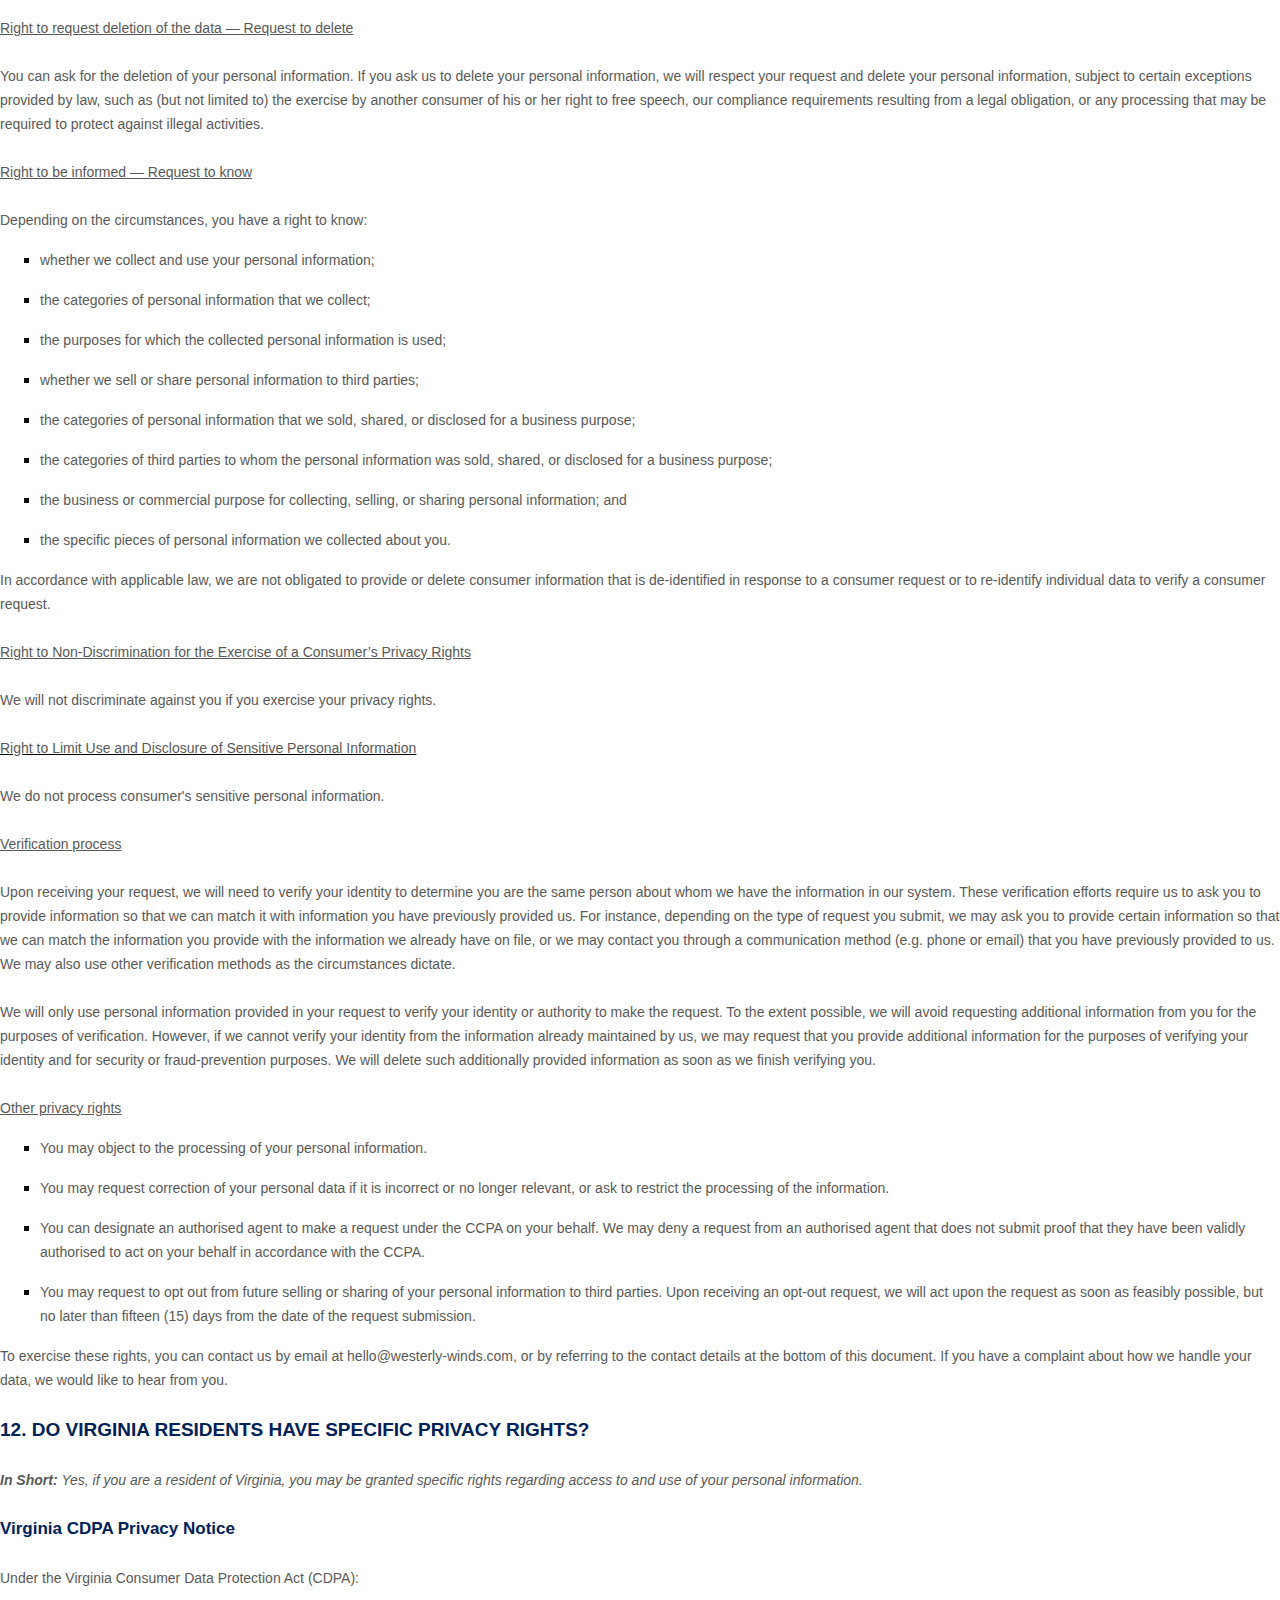
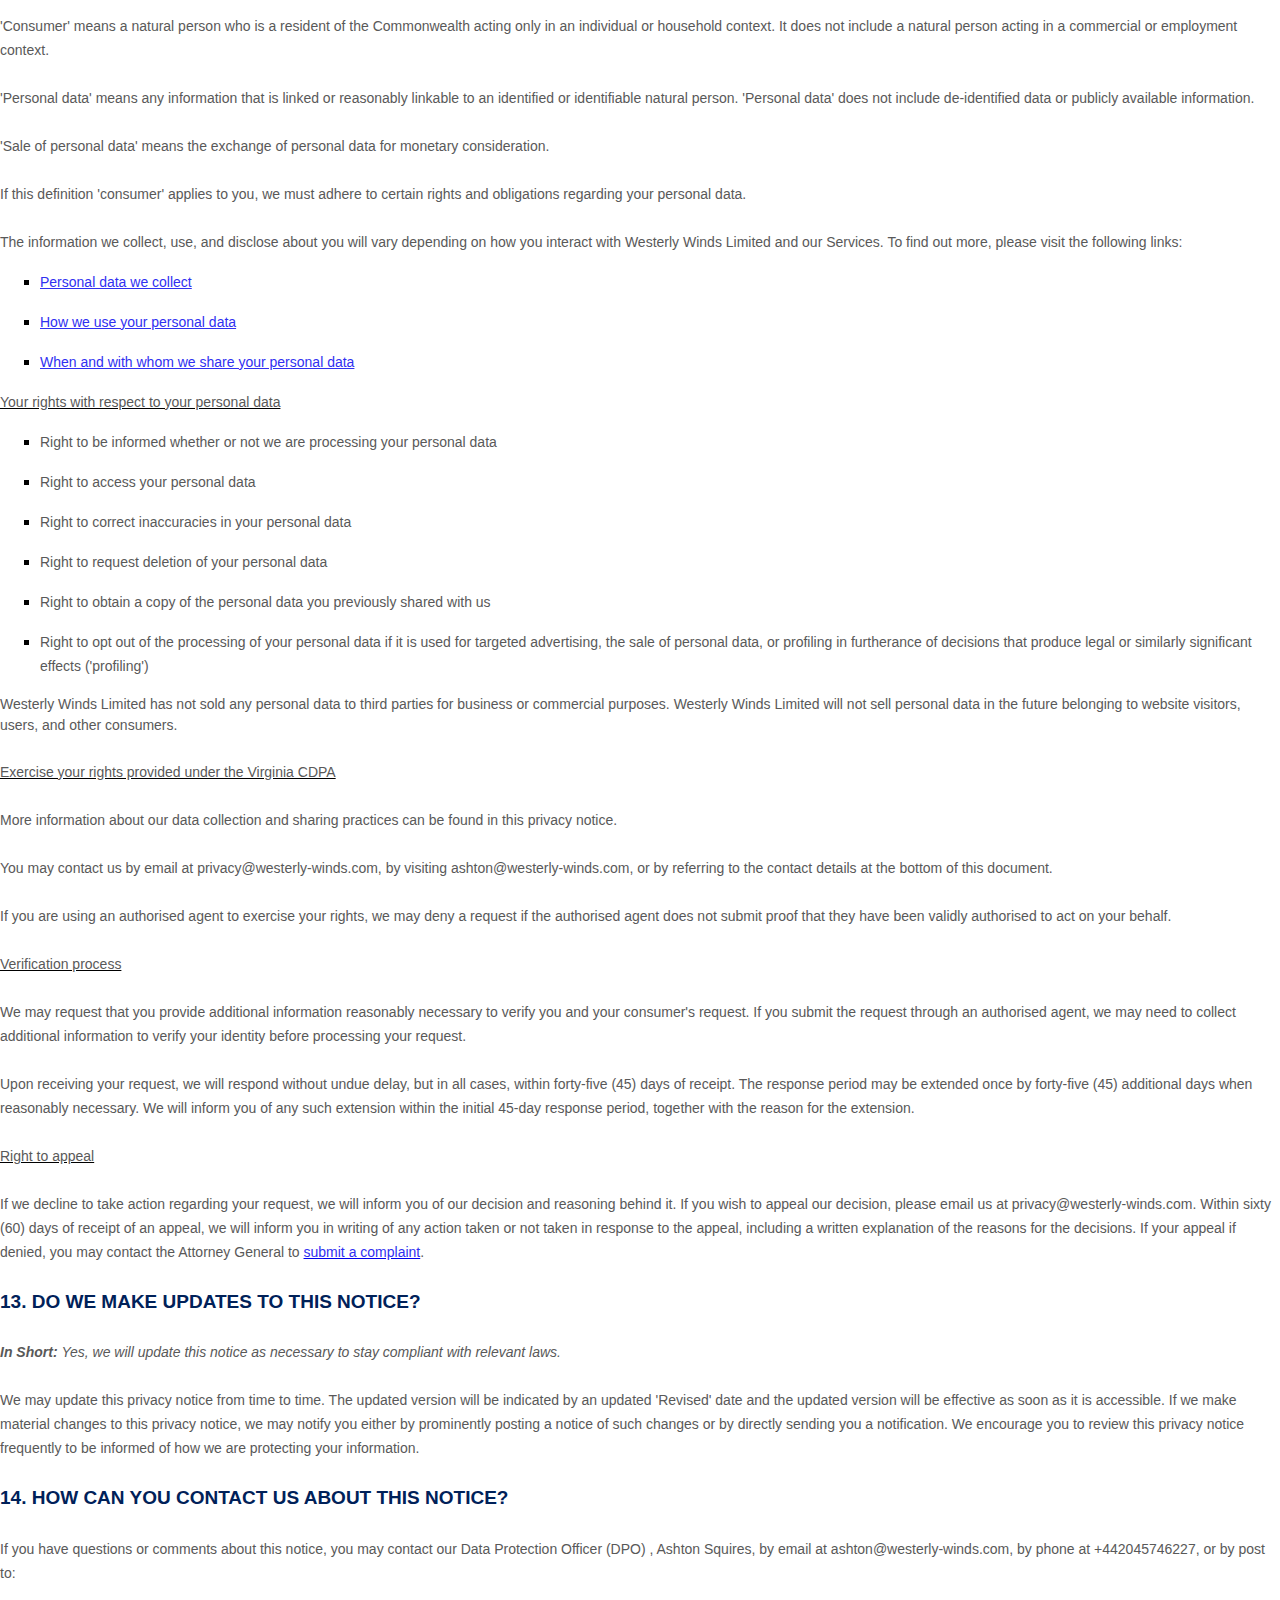
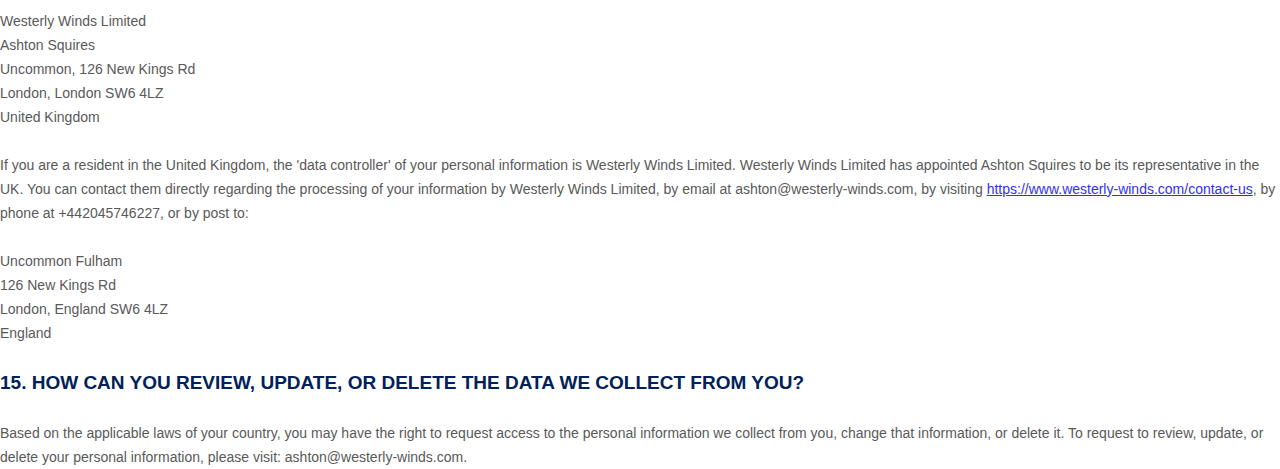
==== commit ed6e0257: "Update index.html" ====
--- a/privacy/index.html
+++ b/privacy/index.html
@@ -9,8 +9,8 @@
               }
       [data-custom-class='title'], [data-custom-class='title'] * {
                 font-family: 'Zurich bt',sans-serif !important;
-      font-size: 26px !important;
-      color: #000000 !important;
+      font-size: 20px !important;
+      color: #002159 !important;
               }
       [data-custom-class='subtitle'], [data-custom-class='subtitle'] * {
         font-family: 'Zurich bt',sans-serif !important;
@@ -20,12 +20,12 @@
       [data-custom-class='heading_1'], [data-custom-class='heading_1'] * {
                 font-family: 'Zurich bt',sans-serif !important;
       font-size: 19px !important;
-      color: #000000 !important;
+      color: #002159 !important;
               }
       [data-custom-class='heading_2'], [data-custom-class='heading_2'] * {
         font-family: 'Zurich bt',sans-serif !important;
       font-size: 17px !important;
-      color: #000000 !important;
+      color: #002159 !important;
               }
       [data-custom-class='body_text'], [data-custom-class='body_text'] * {
                 color: #595959 !important;
